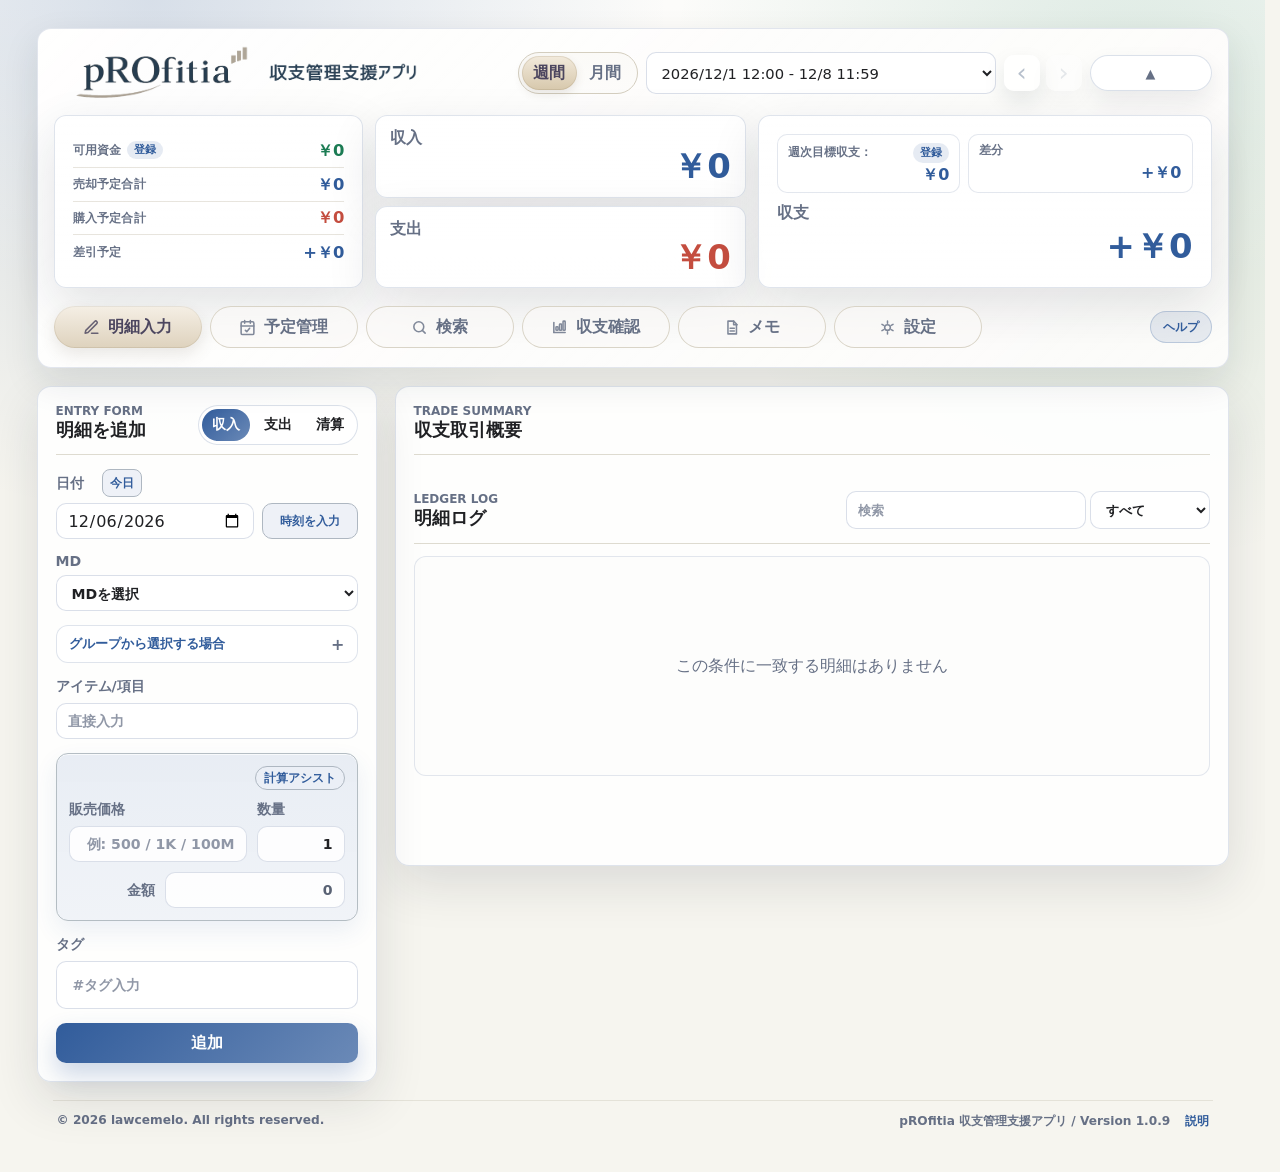
==== index.html @ dd8c36c3 "Release version 1.0.9" ====
<!doctype html>
<html lang="ja">
  <head>
    <meta charset="utf-8" />
    <meta name="viewport" content="width=device-width, initial-scale=1" />
    <title>pROfitia - 収支管理</title>
    <meta name="description" content="RagnarokOnline向けの収支、予定、検索、清算、メモ管理を行うブラウザアプリです。" />
    <meta property="og:title" content="pROfitia 収支管理支援アプリ" />
    <meta property="og:description" content="RagnarokOnline向けの収支、予定、検索、清算、メモ管理を行うブラウザアプリです。" />
    <meta property="og:type" content="website" />
    <meta property="og:url" content="https://lawcemelo.github.io/pROfitia/" />
    <meta property="og:image" content="https://lawcemelo.github.io/pROfitia/assets/ogp.png" />
    <meta property="og:image:width" content="1200" />
    <meta property="og:image:height" content="800" />
    <meta name="twitter:card" content="summary_large_image" />
    <meta name="twitter:title" content="pROfitia 収支管理支援アプリ" />
    <meta name="twitter:description" content="RagnarokOnline向けの収支、予定、検索、清算、メモ管理を行うブラウザアプリです。" />
    <meta name="twitter:image" content="https://lawcemelo.github.io/pROfitia/assets/ogp.png" />
    <link rel="icon" href="favicon.svg" type="image/svg+xml" />
    <link rel="stylesheet" href="styles.css?v=1.0.9" />
  </head>
  <body>
    <main class="app-shell">
      <div class="sticky-top">
        <section class="topbar" aria-label="概要">
          <div>
            <h1 class="app-title">
              <button class="app-title-button" id="titleRefreshButton" type="button" aria-label="ページを更新">
                <img id="titleLogoImage" src="assets/profitia-title.png" alt="pROfitia - 収支管理" />
              </button>
            </h1>
          </div>
          <div class="month-control">
            <div class="period-mode-toggle" role="group" aria-label="表示単位">
              <button class="mode-button active" id="weekModeButton" type="button" data-mode="week">週間</button>
              <button class="mode-button" id="monthModeButton" type="button" data-mode="month">月間</button>
            </div>
            <div class="month-selectors hidden" id="monthSelectors">
              <select id="yearInput" aria-label="年"></select>
              <select id="monthInput" aria-label="月"></select>
            </div>
            <select id="periodPicker" aria-label="表示する収支区間"></select>
            <div class="period-nav-buttons" aria-label="期間移動">
              <button class="icon-button" id="prevMonth" type="button" aria-label="前の期間">‹</button>
              <button class="icon-button" id="nextMonth" type="button" aria-label="次の期間">›</button>
            </div>
          </div>
          <button class="top-collapse-button" id="topCollapseButton" type="button" aria-expanded="true">サマリを隠す</button>
        </section>

        <section class="summary-grid" aria-label="月別サマリー">
        <article class="summary-card planned-detail-summary-card">
          <div class="planned-detail-row">
            <div class="planned-detail-label">
              <span>可用資金</span>
              <button class="mini-register-button" id="plannedCashButton" type="button">登録</button>
            </div>
            <strong id="topPlannedCashTotal">¥0</strong>
          </div>
          <div class="planned-detail-row">
            <span>売却予定合計</span>
            <strong id="topPlannedSellTotal">¥0</strong>
            <strong id="topPlannedSellDetailTotal" class="hidden">¥0</strong>
          </div>
          <div class="planned-detail-row buy-plan">
            <span>購入予定合計</span>
            <strong id="topPlannedBuyTotal">¥0</strong>
            <strong id="topPlannedBuyDetailTotal" class="hidden">¥0</strong>
          </div>
          <div class="planned-detail-row">
            <span>差引予定</span>
            <strong id="topPlannedNetDetailTotal">¥0</strong>
          </div>
        </article>
        <div class="summary-stack main-summary-stack">
          <article class="summary-card compact-summary income">
            <span>収入</span>
            <strong id="incomeTotal">¥0</strong>
          </article>
          <article class="summary-card compact-summary expense">
            <span>支出</span>
            <strong id="expenseTotal">¥0</strong>
          </article>
        </div>
        <article class="summary-card balance balance-summary-card">
          <div class="target-summary-row" aria-label="月間収支目標">
            <div class="target-summary-item">
              <div class="target-summary-label">
                <span id="targetBalanceLabel">月間収支目標</span>
                <button class="mini-register-button" id="targetBalanceButton" type="button">登録</button>
              </div>
              <strong id="targetBalanceTotal">¥0</strong>
            </div>
            <div class="target-summary-item">
              <span>差分</span>
              <strong id="targetDiffTotal">¥0</strong>
            </div>
          </div>
          <span>収支</span>
          <strong id="balanceTotal">¥0</strong>
        </article>
        </section>

        <nav class="tabs" aria-label="画面切り替え">
          <button class="tab-button active" type="button" data-tab="entry">明細入力</button>
          <button class="tab-button" type="button" data-tab="planned">予定管理</button>
          <button class="tab-button" type="button" data-tab="search">検索</button>
          <button class="tab-button" type="button" data-tab="summary">収支確認</button>
          <button class="tab-button" type="button" data-tab="memo">メモ</button>
          <button class="tab-button md-tab-button hidden" id="mdTabButton" type="button" data-tab="md">MD管理</button>
          <button class="tab-button" type="button" data-tab="settings">設定</button>
          <button class="help-page-button" id="openHelpButton" type="button">ヘルプ</button>
        </nav>
      </div>

      <section class="tab-panel active" id="entryPanel">
        <section class="workspace" id="entryWorkspace">
          <form class="entry-form" id="entryForm">
            <div class="form-header">
              <div>
                <p class="market-eyebrow">Entry Form</p>
                <h2>明細を追加</h2>
              </div>
              <div class="type-toggle" role="radiogroup" aria-label="種別">
                <label>
                  <input type="radio" name="type" value="income" checked />
                  <span>収入</span>
                </label>
                <label>
                  <input type="radio" name="type" value="expense" />
                  <span>支出</span>
                </label>
                <label>
                  <input type="radio" name="type" value="settlement" />
                  <span>清算</span>
                </label>
              </div>
            </div>

            <div class="entry-date-row">
              <div class="entry-date-field">
                <div class="entry-date-label-row">
                  <label for="dateInput">&#26085;&#20184;</label>
                  <button class="date-today-button" id="todayDateButton" type="button">&#20170;&#26085;</button>
                </div>
                <input id="dateInput" type="date" required />
              </div>
              <button class="date-time-toggle-button" id="timeToggleButton" type="button" aria-expanded="false">&#26178;&#21051;&#12434;&#20837;&#21147;</button>
              <input class="entry-time-input hidden" id="timeInput" type="time" />
            </div>
            <label class="entry-md-field">
              MD
              <select id="entryMdInput"></select>
            </label>
            <details class="entry-group-details" id="entryGroupDetails">
              <summary>グループから選択する場合</summary>
              <label>
                グループ
                <select id="entryMapInput"></select>
              </label>
            </details>
            <div class="entry-fields" id="incomeFields">
              <label>
                アイテム/項目
                <input id="entryItemInput" type="text" inputmode="text" maxlength="32" placeholder="直接入力" list="itemHistoryOptions" />
                <select class="entry-item-select hidden" id="entryItemSelect"></select>
              </label>
            </div>
            <div class="entry-fields hidden" id="expenseFields">
              <label>
                アイテム/項目
                <input id="expenseNameInput" type="text" inputmode="text" maxlength="32" placeholder="直接入力" list="itemHistoryOptions" />
                <select class="entry-item-select hidden" id="expenseNameSelect"></select>
              </label>
            </div>
            <div class="price-calc-block">
              <div class="price-calc-header">
                <span class="price-calc-actions">
                  <button class="calc-mini-button" id="entryCalcAssistButton" type="button" tabindex="-1">計算アシスト</button>
                </span>
              </div>
              <div class="price-quantity-row">
                <div class="calc-field">
                  <span class="field-label-row">
                    <label id="unitPriceLabel" for="unitPriceInput">販売価格</label>
                  </span>
                  <input id="unitPriceInput" type="text" inputmode="text" placeholder="例: 500 / 1K / 100M" required />
                </div>
                <div class="calc-field">
                  <span class="field-label-row">
                    <label for="quantityInput">数量</label>
                  </span>
                  <input id="quantityInput" type="text" inputmode="text" value="1" required />
                </div>
                <label class="amount-field">
                  金額
                  <input id="amountInput" type="text" inputmode="text" tabindex="-1" placeholder="数量×販売価格" readonly required />
                </label>
              </div>
            </div>
            <div class="settlement-entry-block hidden" id="settlementFields">
              <div class="settlement-main-column">
              <div class="settlement-entry-subhead">
                <span>清算明細</span>
                <button class="calc-mini-button" id="addSettlementRowButton" type="button">行追加</button>
              </div>
              <div class="settlement-entry-head">
                <span>アイテム/項目</span>
                <span></span>
                <span>&#36009;&#22770;&#20385;&#26684;</span>
                <span>数量</span>
                <span>金額</span>
                <span></span>
              </div>
              <div class="settlement-entry-rows" id="settlementRows"></div>
              <div class="settlement-entry-total">
                <span>合計</span>
                <strong id="settlementTotalAmount">¥0</strong>
              </div>
              <div class="settlement-entry-subhead">
                <span class="purchase-title-group">
                  <span>買取明細</span>
                </span>
                <button class="calc-mini-button" id="addPurchaseRowButton" type="button">行追加</button>
              </div>
              <div class="settlement-entry-head purchase-entry-head">
                <span>アイテム/項目</span>
                <span>買取者</span>
                <span>買取価格</span>
                <span>数量</span>
                <span>金額</span>
                <span></span>
              </div>
              <div class="settlement-entry-rows" id="purchaseRows"></div>
              <div class="settlement-entry-total purchase-entry-total">
                <span>合計</span>
                <strong id="purchaseTotalAmount">¥0</strong>
                <strong id="purchaseBuyTotalAmount" class="hidden">¥0</strong>
              </div>
              </div>
              <aside class="settlement-distribution-panel">
              <div class="settlement-entry-total settlement-grand-total">
                <label class="settlement-people-field">
                  人数
                  <span class="people-stepper">
                    <button class="people-step-button" id="settlementPeopleDownButton" type="button" aria-label="人数を減らす">−</button>
                    <input id="settlementPeopleCountInput" type="text" inputmode="text" value="1" />
                    <button class="people-step-button" id="settlementPeopleUpButton" type="button" aria-label="人数を増やす">＋</button>
                  </span>
                </label>
              </div>
              <div class="buyer-distribution-list" id="buyerDistributionList"></div>
              <p class="distribution-help-text">※追加対象にチェックを入れてください</p>
              </aside>
            </div>
            <div class="entry-tag-block">
              <div class="frequent-tag-row">
                <span>タグ</span>
                <span class="frequent-tag-list" id="frequentTagList" aria-label="よく使うタグ"></span>
              </div>
              <label class="tag-field">
                <span class="visually-hidden">タグ</span>
                <div class="tag-chip-input" id="tagChipInput">
                  <div class="tag-chip-list" id="tagChipList"></div>
                  <input id="tagsInput" type="text" inputmode="text" maxlength="40" placeholder="#タグ入力" />
                </div>
                <div class="tag-suggestion-list hidden" id="tagSuggestions"></div>
              </label>
            </div>
            <button class="primary-button" type="submit">追加</button>
          </form>

          <section class="ledger-panel" aria-label="明細一覧">
            <div class="ledger-toolbar">
              <div>
                <p class="market-eyebrow">Trade Summary</p>
                <h2>収支取引概要</h2>
              </div>
            </div>
            <div class="bar-panel">
              <div class="category-bars collapsed" id="categoryBars" aria-label="収支取引概要"></div>
              <button class="expand-bars-button hidden" id="toggleBarsButton" type="button">全体を表示する</button>
            </div>
            <div class="ledger-toolbar log-toolbar">
              <div>
                <p class="market-eyebrow">Ledger Log</p>
                <h2>明細ログ</h2>
              </div>
              <div class="filters">
                <input id="searchInput" type="search" placeholder="検索" aria-label="明細を検索" />
                <select id="typeFilter" aria-label="種別で絞り込み">
                  <option value="all">すべて</option>
                  <option value="income">収入</option>
                  <option value="expense">支出</option>
                </select>
              </div>
            </div>
            <div class="ledger-list" id="ledgerList"></div>
          </section>
        </section>
      </section>

      <section class="tab-panel" id="searchPanel">
        <section class="settings-panel search-panel" aria-label="アイテム検索">
          <div class="settings-header">
            <div>
              <p class="market-eyebrow">Ledger Search</p>
              <h2>明細検索</h2>
            </div>
          </div>
          <div class="settings-grid search-control-grid">
            <div class="search-date-range" aria-label="期間で検索">
              <input id="searchStartDateInput" type="date" aria-label="検索開始日" />
              <span>～</span>
              <input id="searchEndDateInput" type="date" aria-label="検索邨ゆｺ・律" />
            </div>
            <select id="typeSearchInput" aria-label="種別で検索">
              <option value="all">すべて</option>
              <option value="income">収入</option>
              <option value="expense">支出</option>
            </select>
            <label class="tag-field search-tag-field" aria-label="タグで検索">
              <div class="tag-chip-input" id="searchTagChipInput">
                <div class="tag-chip-list" id="searchTagChipList"></div>
                <input id="searchTagsInput" type="text" inputmode="text" maxlength="40" placeholder="#タグ検索" />
              </div>
              <div class="tag-suggestion-list hidden" id="searchTagSuggestions"></div>
            </label>
            <input id="itemSearchInput" type="search" inputmode="text" placeholder="アイテム/項目名で検索" aria-label="アイテム/項目名で検索" list="itemHistoryOptions" />
            <button class="secondary-button" id="clearSearchButton" type="button">クリア</button>
          </div>
          <div class="search-total-grid hidden" id="searchTotals" aria-label="検索結果の収支合計"></div>
          <p class="unit-price-trend-note">検索結果内でアイテムが1種類の場合、単価推移が表示されます。</p>
          <div class="unit-price-trend-panel" id="unitPriceTrendPanel"></div>
          <div class="search-results" id="itemSearchResults"></div>
        </section>
      </section>

      <section class="tab-panel" id="plannedPanel">
        <section class="settings-panel" aria-label="キャッシュフロー">
          <div class="settings-header">
            <div>
              <p class="market-eyebrow">Cash Flow</p>
              <h2>キャッシュフロー</h2>
            </div>
          </div>
          <div class="planned-input-block">
          <div class="type-toggle planned-type-toggle" role="radiogroup" aria-label="予定種別">
            <label>
              <input type="radio" name="plannedType" value="sell" checked />
              <span>売却</span>
            </label>
            <label>
              <input type="radio" name="plannedType" value="buy" />
              <span>購入</span>
            </label>
          </div>
          <div class="settings-grid item-entry-grid planned-entry-grid">
            <label class="tag-field planned-tag-field" aria-label="タグ">
              <div class="tag-chip-input" id="plannedTagChipInput">
                <div class="tag-chip-list" id="plannedTagChipList"></div>
                <input id="plannedTagsInput" type="text" inputmode="text" maxlength="40" placeholder="#タグ入力" />
              </div>
              <div class="tag-suggestion-list hidden" id="plannedTagSuggestions"></div>
            </label>
            <input id="plannedItemInput" type="text" inputmode="text" maxlength="32" placeholder="アイテム名" list="itemHistoryOptions" />
            <input id="plannedQuantityInput" type="text" inputmode="decimal" placeholder="数量" value="1" />
            <input id="plannedAmountInput" type="text" inputmode="text" placeholder="予定単価 例: 1K / 100M" />
            <button class="secondary-button wide-add" id="addPlannedButton" type="button">予定追加</button>
          </div>
          </div>
          <div class="planned-total-grid">
            <div class="planned-total">可用資金 <strong id="plannedCashDisplay">¥0</strong></div>
            <div class="planned-total">売却予定合計<strong id="plannedSellTotal">¥0</strong></div>
            <div class="planned-total">購入予定合計<strong id="plannedBuyTotal">¥0</strong></div>
            <div class="planned-total">差引予定<strong id="plannedNetTotal">¥0</strong></div>
          </div>
          <div class="management-list" id="plannedList"></div>
        </section>
      </section>

      <section class="tab-panel" id="summaryPanel">
        <section class="market-panel" aria-label="収支確認">
          <div class="market-header">
            <div>
              <p class="market-eyebrow">Performance Board</p>
              <h2>収支確認</h2>
            </div>
          </div>
          <section class="summary-filter-panel" aria-label="収支条件">
            <button class="summary-filter-toggle" id="summaryFilterToggle" type="button" aria-expanded="false">
              <span>収支条件</span>
              <strong aria-hidden="true">+</strong>
            </button>
            <div class="summary-filter-bar hidden" id="summaryFilterBody">
              <label class="summary-filter-condition">
                <select id="summaryTagCondition">
                  <option value="includeAny">いずれかを含む</option>
                  <option value="includeAll">すべて含む</option>
                  <option value="exclude">含まない</option>
                </select>
              </label>
              <label class="tag-field summary-tag-field" aria-label="収支確認タグ条件">
                <div class="tag-chip-input" id="summaryTagChipInput">
                  <div class="tag-chip-list" id="summaryTagChipList"></div>
                  <input id="summaryTagsInput" type="text" inputmode="text" maxlength="40" placeholder="#タグ条件" />
                </div>
                <div class="tag-suggestion-list hidden" id="summaryTagSuggestions"></div>
              </label>
              <button class="secondary-button summary-filter-clear" id="summaryFilterClearButton" type="button">クリア</button>
              <span class="summary-filter-status" id="summaryFilterStatus">全明細を集計中</span>
            </div>
          </section>
          <section class="year-chart-panel market-chart-panel" aria-label="収入、支出、収支グラフ">
            <div class="chart-heading">
              <h3 id="trendChartTitle">過去12か月</h3>
              <div class="summary-view-toggle" role="group" aria-label="集計表示">
                <button class="summary-view-button active" type="button" data-summary-view="overall">全体</button>
                <button class="summary-view-button" type="button" data-summary-view="md">MD</button>
              </div>
            </div>
            <div class="year-chart" id="yearChart"></div>
            <div class="chart-footer">
              <div class="chart-legend" id="summaryChartLegend">
                <span><i class="legend-income"></i>収入</span>
                <span><i class="legend-expense"></i>支出</span>
                <span><i class="legend-net"></i>収支</span>
                <span><i class="legend-target"></i>目標収支</span>
              </div>
              <div class="chart-axis-controls" id="chartAxisControls" aria-label="グラフ軸上限設定">
                <button class="mini-register-button" id="barAxisMaxButton" type="button">収入/支出軸登録</button>
                <span>収入/支出軸 <strong id="barAxisMaxDisplay">自動</strong></span>
                <button class="mini-register-button" id="netAxisMaxButton" type="button">収支軸登録</button>
                <span>収支軸 <strong id="netAxisMaxDisplay">自動</strong></span>
              </div>
            </div>
          </section>
          <div class="summary-lower-grid">
            <div class="period-list" id="periodList"></div>
            <div class="summary-detail" id="summaryDetail"></div>
          </div>
        </section>
      </section>

      <section class="tab-panel" id="memoPanel">
        <section class="settings-panel memo-panel" aria-label="メモ">
          <div class="settings-header">
            <div>
              <p class="market-eyebrow">Memo Board</p>
              <h2>メモ</h2>
            </div>
          </div>
          <div class="memo-input-block">
            <label class="tag-field memo-tag-field">
              <span class="visually-hidden">タグ</span>
              <div class="tag-chip-input" id="memoTagChipInput">
                <div class="tag-chip-list" id="memoTagChipList"></div>
                <input id="memoTagInput" type="text" inputmode="text" maxlength="32" placeholder="#タグ" />
              </div>
              <div class="tag-suggestion-list hidden" id="memoTagSuggestions"></div>
            </label>
            <input id="memoTitleInput" type="text" inputmode="text" maxlength="48" placeholder="タイトル" />
            <label class="memo-done-toggle">
              <input id="memoDoneInput" type="checkbox" />
              完了            </label>
            <div class="memo-color-picker" id="memoColorPicker" aria-label="メモ色">
              <label><input type="radio" name="memoColor" value="blue" checked /><span class="memo-color-swatch memo-color-blue"></span></label>
              <label><input type="radio" name="memoColor" value="green" /><span class="memo-color-swatch memo-color-green"></span></label>
              <label><input type="radio" name="memoColor" value="amber" /><span class="memo-color-swatch memo-color-amber"></span></label>
              <label><input type="radio" name="memoColor" value="rose" /><span class="memo-color-swatch memo-color-rose"></span></label>
              <label><input type="radio" name="memoColor" value="slate" /><span class="memo-color-swatch memo-color-slate"></span></label>
            </div>
            <textarea id="memoBodyInput" maxlength="2000" placeholder="メモしたいことを自由に記入してください"></textarea>
            <div class="memo-action-row">
              <button class="secondary-button" id="clearMemoButton" type="button">クリア</button>
              <button class="primary-button" id="saveMemoButton" type="button">メモ追加</button>
            </div>
          </div>
          <div class="memo-search-block">
            <select id="memoDoneFilter" aria-label="完了状態">
              <option value="all">すべて</option>
              <option value="open" selected>未完了</option>
              <option value="done">完了済</option>
            </select>
            <label class="tag-field memo-search-tag-field">
              <span class="visually-hidden">タグ検索</span>
              <div class="tag-chip-input" id="memoSearchTagChipInput">
                <div class="tag-chip-list" id="memoSearchTagChipList"></div>
                <input id="memoSearchTagInput" type="text" inputmode="text" maxlength="32" placeholder="#タグ検索" />
              </div>
              <div class="tag-suggestion-list hidden" id="memoSearchTagSuggestions"></div>
            </label>
            <input id="memoSearchInput" type="search" inputmode="text" placeholder="タイトル・内容で検索" />
          </div>
          <div class="memo-list" id="memoList"></div>
        </section>
      </section>

      <section class="tab-panel" id="mdPanel">
        <section class="market-panel md-panel" aria-label="MD管理">
          <div class="market-header">
            <div>
              <p class="market-eyebrow">Memorial Dungeon Board</p>
              <h2>MD管理</h2>
            </div>
            <div class="md-header-actions">
              <div class="md-layout-toggle" role="group" aria-label="MD管理の表示方向">
                <button class="mode-button active" id="mdCharacterRowsButton" type="button" data-md-layout="characterRows">キャラ行</button>
                <button class="mode-button" id="mdDungeonRowsButton" type="button" data-md-layout="dungeonRows">MD行</button>
              </div>
              <button class="secondary-button md-fullscreen-toggle" id="mdFullscreenToggleButton" type="button" aria-pressed="false">全画面</button>
            </div>
          </div>
          <div class="md-control-row">
            <p class="md-action-guide">MD完了時は左クリックでチェック、右クリックで明細付きチェック。</p>
            <section class="md-monitor-panel" aria-label="監視アプリ接続">
              <label class="md-monitor-hidden-control">
                現在キャラ
                <select id="mdMonitorCharacterInput"></select>
              </label>
              <label class="md-start-time-field">
                開始時間
                <input id="mdStartTimeInput" type="time" />
              </label>
              <button class="secondary-button" id="mdStartNowButton" type="button">START</button>
              <button class="secondary-button" id="mdStopButton" type="button">STOP</button>
              <button class="secondary-button" id="mdResetButton" type="button">RESET</button>
              <span class="md-elapsed-time" id="mdElapsedTime" aria-live="polite">経過 --分</span>
              <button class="secondary-button md-monitor-hidden-control" id="mdMonitorConnectButton" type="button">監視接続</button>
              <button class="secondary-button md-monitor-hidden-control" id="mdMonitorFetchButton" type="button">検出ログ読取</button>
              <span class="md-monitor-hidden-control" id="mdMonitorStatus">未接続</span>
            </section>
          </div>
          <section class="md-board-section" aria-label="MD周回状況">
            <div class="md-week-grid" id="mdWeekGrid" tabindex="-1"></div>
          </section>
        </section>
      </section>

      <section class="tab-panel" id="mapsPanel">
        <div class="settings-layout">
          <nav class="settings-anchor-nav" aria-label="設定内メニュー">
            <details class="settings-anchor-group">
              <summary>グループ管理</summary>
              <button type="button" data-settings-target="mapsPanel">グループ</button>
              <button type="button" data-settings-target="itemsPanel">アイテム</button>
              <button type="button" data-settings-target="linksPanel">グループ構成</button>
            </details>
            <details class="settings-anchor-group">
              <summary>MD管理</summary>
              <button type="button" data-settings-target="charactersPanel">キャラクター</button>
              <button type="button" data-settings-target="mdMasterPanel">MD</button>
              <button type="button" data-settings-target="mdItemLinkPanel">MD構成</button>
              <button type="button" data-settings-target="mdTagLinkPanel">タグ/グループMD反映</button>
            </details>
            <button type="button" data-settings-target="settingsPanel">色テーマ</button>
            <button type="button" data-settings-target="backupPanel">バックアップ</button>
            <button type="button" data-settings-target="resetPanel">オールリセット</button>
          </nav>
          <div class="settings-content">
        <section class="settings-panel" aria-label="グループ登録">
          <div class="settings-header">
            <div>
              <p class="market-eyebrow">Group Master</p>
              <h2>グループ</h2>
            </div>
          </div>
          <div class="inline-add">
            <input id="mapNameInput" type="text" inputmode="text" maxlength="32" placeholder="新しいグループ名" />
            <button class="secondary-button" id="addMapButton" type="button">グループ追加</button>
          </div>
          <div class="management-list" id="mapList"></div>
        </section>
          <section class="tab-panel" id="itemsPanel">
          <section class="settings-panel" aria-label="アイテム登録">
          <div class="settings-header">
          <div>
          <p class="market-eyebrow">Item Master</p>
          <h2>アイテム</h2>
          </div>
          </div>
          <div class="settings-grid item-entry-grid">
          <input id="itemNameInput" type="text" inputmode="text" maxlength="32" placeholder="新しいアイテム名" list="itemHistoryOptions" />
          <input id="itemAmountInput" type="text" inputmode="text" placeholder="販売価格 例: 1K / 100M" />
          <button class="secondary-button wide-add" id="addItemButton" type="button">アイテム追加</button>
          </div>
          <div class="management-list" id="itemList"></div>
          </section>
          </section>
          </div>
        </div>
      </section>

      <section class="tab-panel" id="linksPanel">
        <section class="settings-panel" aria-label="グループ構成">
          <div class="settings-header">
            <div>
              <p class="market-eyebrow">Group Item Link</p>
              <h2>グループ構成</h2>
            </div>
          </div>
          <div class="settings-grid">
            <label>
              グループ
              <select id="linkMapInput"></select>
            </label>
            <label>
              アイテム
              <select id="linkItemInput"></select>
            </label>
            <button class="secondary-button wide-add" id="addLinkButton" type="button">グループ構成に追加</button>
          </div>
          <div class="map-list" id="linkList"></div>
        </section>
      </section>

      <section class="tab-panel" id="charactersPanel">
        <section class="settings-panel game-master-panel" aria-label="キャラクター登録">
          <div class="settings-header">
            <div>
              <p class="market-eyebrow">Character Master</p>
              <h2>キャラクター</h2>
            </div>
          </div>
          <div class="settings-grid character-entry-grid">
            <input id="characterNameInput" type="text" inputmode="text" maxlength="32" placeholder="キャラクター名" />
            <input id="characterJobInput" type="text" inputmode="text" maxlength="32" placeholder="job" />
            <input id="characterLevelInput" type="text" inputmode="numeric" maxlength="4" placeholder="レベル" />
            <label class="character-icon-picker">
              <span class="file-pick-button">ファイルを選択</span>
              <span class="file-pick-status" id="characterIconStatus">未選択</span>
              <input id="characterIconInput" type="file" accept="image/*" aria-label="アイコン画像" />
            </label>
            <button class="secondary-button wide-add" id="addCharacterButton" type="button">キャラクター追加</button>
          </div>
          <div class="management-list character-list" id="characterList"></div>
        </section>
      </section>

      <section class="tab-panel" id="mdMasterPanel">
        <section class="settings-panel game-master-panel" aria-label="MD登録">
          <div class="settings-header">
            <div>
              <p class="market-eyebrow">MD Master</p>
              <h2>MD</h2>
            </div>
          </div>
          <div class="settings-grid md-master-entry-grid">
            <input id="mdNameInput" type="text" inputmode="text" maxlength="48" placeholder="MD名" />
            <input id="mdIdNameInput" type="text" inputmode="text" maxlength="48" placeholder="ID名（任意）" />
            <input id="mdConditionLevelInput" type="text" inputmode="numeric" maxlength="4" placeholder="条件レベル" />
            <select id="mdResetTypeInput" aria-label="リセット種別">
              <option value="daily">日次リセット / 1日1回</option>
              <option value="weekly2">週次リセット / 週2回</option>
              <option value="weekly1">週次リセット / 週1回</option>
            </select>
            <button class="secondary-button wide-add" id="addMdButton" type="button">MD追加</button>
          </div>
          <div class="management-list md-master-list" id="mdList"></div>
        </section>
      </section>

      <section class="tab-panel" id="mdItemLinkPanel">
        <section class="settings-panel game-master-panel" aria-label="MD構成登録">
          <div class="settings-header">
            <div>
              <p class="market-eyebrow">MD Item Link</p>
              <h2>MD構成</h2>
            </div>
          </div>
          <div class="settings-grid md-item-link-entry-grid">
            <select id="mdItemLinkMdInput" aria-label="MD"></select>
            <label class="md-item-link-item-field">
              <span class="visually-hidden">アイテム</span>
              <input id="mdItemLinkItemInput" type="text" inputmode="text" maxlength="32" placeholder="アイテムマスタから選択" autocomplete="off" />
              <div class="md-item-suggestion-list hidden" id="mdItemLinkItemSuggestions"></div>
            </label>
            <button class="secondary-button" id="addMdItemLinkButton" type="button" disabled>構成に追加</button>
          </div>
          <div class="management-list md-item-link-list" id="mdItemLinkList"></div>
        </section>
      </section>

      <section class="tab-panel" id="mdTagLinkPanel">
        <section class="settings-panel game-master-panel" aria-label="タグ/グループMD反映">
          <div class="settings-header">
            <div>
              <p class="market-eyebrow">Condition MD Apply</p>
              <h2>タグ/グループMD反映</h2>
              <p class="settings-description">登録済データの指定タグまたはグループを、選択したMDとして一括登録します。</p>
            </div>
          </div>
          <div class="settings-grid md-tag-link-entry-grid">
            <div class="md-condition-stack">
              <label class="tag-field">
                <span class="visually-hidden">タグ</span>
                <div class="tag-chip-input" id="mdTagLinkTagChipInput">
                  <div class="tag-chip-list" id="mdTagLinkTagChipList"></div>
                  <input id="mdTagLinkTagInput" type="text" inputmode="text" maxlength="40" placeholder="#タグ" />
                </div>
                <div class="tag-suggestion-list hidden" id="mdTagLinkTagSuggestions"></div>
              </label>
              <select id="mdTagLinkMapInput" aria-label="グループ"></select>
            </div>
            <div class="md-apply-arrow" aria-hidden="true">➡</div>
            <div class="md-apply-target">
              <select id="mdTagLinkMdInput" aria-label="MD"></select>
              <button class="secondary-button" id="addMdTagLinkButton" type="button" disabled>一括変換</button>
            </div>
          </div>
        </section>
      </section>

      <section class="tab-panel" id="settingsPanel">
        <section class="settings-panel" aria-label="色テーマ">
          <div class="settings-header">
            <div>
              <p class="market-eyebrow">Preferences</p>
              <h2>色テーマ</h2>
            </div>
          </div>
          <section class="theme-picker" aria-label="色テーマ">
            <h3>色テーマ</h3>
            <div class="theme-grid" id="themeGrid"></div>
          </section>
        </section>
        <section class="settings-panel backup-settings-panel" id="backupPanel" aria-label="バックアップ">
          <div class="settings-header">
            <div>
              <p class="market-eyebrow">Backup</p>
              <h2>バックアップ</h2>
            </div>
          </div>
          <section class="backup-panel" aria-label="エクスポートとインポート">
            <h3>エクスポート/ インポート</h3>
            <div class="backup-actions">
              <button class="secondary-button" id="exportDataButton" type="button">エクスポート</button>
              <button class="secondary-button" id="importDataButton" type="button">インポート</button>
              <input class="hidden" id="importDataInput" type="file" accept="application/json,.json" />
            </div>
          </section>
          <section class="backup-panel reset-panel" id="resetPanel" aria-label="データのオールリセット">
            <div>
              <h3>データのオールリセット</h3>
              <p>明細、予定、メモ、グループ、アイテム、グループ構成、色テーマなど、ブラウザ内に保存されているpROfitiaのデータをすべて削除します。</p>
            </div>
            <div class="backup-actions">
              <button class="danger-button reset-data-button" id="resetAllDataButton" type="button">全データを削除</button>
            </div>
          </section>
        </section>
      </section>
      <footer class="app-footer">
        <span>© 2026 lawcemelo. All rights reserved.</span>
        <span>
          pROfitia 収支管理支援アプリ / Version 1.0.9
          <a href="guide.html" target="_blank" rel="noopener noreferrer">説明</a>
        </span>
      </footer>
    </main>

    <template id="entryTemplate">
      <article class="entry-item">
        <div class="entry-date"></div>
        <div class="entry-main">
          <strong class="entry-memo"></strong>
          <span class="entry-category"></span>
        </div>
        <div class="entry-amount"></div>
      </article>
    </template>

    <div class="modal-backdrop hidden" id="mdEntryModal" role="dialog" aria-modal="true" aria-label="MD明細追加">
      <form class="edit-dialog md-entry-dialog" id="mdEntryForm">
        <div class="settings-header">
          <h2>MD明細追加</h2>
          <button class="delete-button" id="closeMdEntryButton" type="button" aria-label="閉じる">×</button>
        </div>
        <div class="edit-datetime-row">
          <div class="edit-date-control">
            <div class="edit-date-field">
              <div class="edit-date-label-row">
                <label for="mdEntryDateInput">日付</label>
              </div>
              <input id="mdEntryDateInput" type="date" required />
            </div>
          </div>
          <label class="edit-time-field">
            時刻
            <input id="mdEntryTimeInput" type="time" required />
          </label>
        </div>
        <div class="md-entry-meta-row">
          <label class="entry-md-field">
            MD
            <select id="mdEntryMdInput" required></select>
          </label>
          <label class="md-entry-duration-field">
            攻略時間
            <span class="md-duration-input-wrap">
              <input id="mdEntryDurationInput" type="text" inputmode="decimal" placeholder="30" />
              <span>分</span>
            </span>
          </label>
        </div>
        <button class="secondary-button md-entry-add-line" id="addMdEntryLineButton" type="button">明細行を追加</button>
        <div class="md-entry-line md-entry-line-header" aria-hidden="true">
          <span>種別</span>
          <span>アイテム/項目</span>
          <span>計算</span>
          <span>単価</span>
          <span>数量</span>
          <span>金額</span>
          <span></span>
        </div>
        <div class="md-entry-lines" id="mdEntryLines"></div>
        <template id="mdEntryLineTemplate">
          <div class="md-entry-line">
            <select class="md-entry-line-type" aria-label="種別">
              <option value="income">収入</option>
              <option value="expense">支出</option>
            </select>
            <input class="md-entry-line-item" type="text" inputmode="text" list="itemHistoryOptions" maxlength="32" placeholder="アイテム/項目" required />
            <button class="calc-mini-button md-entry-line-calc-button" type="button" tabindex="-1">計算</button>
            <input class="md-entry-line-price" type="text" inputmode="text" placeholder="単価" required />
            <input class="md-entry-line-quantity" type="text" inputmode="decimal" value="1" required />
            <input class="md-entry-line-amount" type="text" inputmode="text" placeholder="金額" readonly required />
            <button class="delete-button md-entry-line-delete" type="button" aria-label="明細行を削除">×</button>
          </div>
        </template>
        <div class="entry-fields hidden">
          <label>
            アイテム/項目
            <input id="mdEntryItemInput" type="text" inputmode="text" list="itemHistoryOptions" maxlength="32" placeholder="選択または直接入力" />
          </label>
        </div>
        <div class="price-calc-block edit-price-block hidden">
          <div class="edit-price-row">
            <div class="edit-income-price-field calc-field">
              <span class="field-label-row">
                <label id="mdEntryUnitPriceLabel" for="mdEntryUnitPriceInput">販売価格</label>
              </span>
              <input id="mdEntryUnitPriceInput" type="text" inputmode="text" placeholder="例: 500 / 1K / 100M" />
            </div>
            <div class="edit-quantity-field calc-field">
              <span class="field-label-row">
                <label for="mdEntryQuantityInput">数量</label>
              </span>
              <input id="mdEntryQuantityInput" type="text" inputmode="text" value="1" />
            </div>
            <label class="edit-amount-field">
              金額              <input id="mdEntryAmountInput" type="text" inputmode="text" tabindex="-1" placeholder="数量×単価" readonly />
            </label>
          </div>
        </div>
        <div class="edit-action-row">
          <button class="primary-button edit-save-button" type="submit">登録</button>
        </div>
      </form>
    </div>

    <div class="modal-backdrop hidden" id="editModal" role="dialog" aria-modal="true" aria-label="明細編集">
      <form class="edit-dialog" id="editForm">
        <div class="settings-header">
          <h2>明細編集</h2>
          <button class="delete-button" id="closeEditButton" type="button" aria-label="閉じる">×</button>
        </div>
        <div class="type-toggle" role="radiogroup" aria-label="編集する種別">
          <label>
            <input type="radio" name="editType" value="income" />
            <span>収入</span>
          </label>
          <label>
            <input type="radio" name="editType" value="expense" />
            <span>支出</span>
          </label>
        </div>
        <div class="edit-datetime-row">
          <div class="edit-date-control">
            <div class="edit-date-field">
              <div class="edit-date-label-row">
                <label for="editDateInput">&#26085;&#20184;</label>
                <button class="date-today-button" id="editTodayDateButton" type="button">&#20170;&#26085;</button>
              </div>
              <input id="editDateInput" type="date" required />
            </div>
          </div>
          <label class="edit-time-field">
            時刻
            <input id="editTimeInput" type="time" required />
          </label>
        </div>
        <label class="entry-md-field">
          MD
          <select id="editMdInput"></select>
        </label>
        <details class="entry-group-details edit-group-details" id="editGroupDetails">
          <summary>グループから選択する場合</summary>
          <label>
            &#12464;&#12523;&#12540;&#12503;
            <select id="editMapInput"></select>
          </label>
        </details>
        <div class="entry-fields" id="editIncomeFields">
          <label>
            &#12450;&#12452;&#12486;&#12512;/&#38917;&#30446;
            <input id="editItemInput" type="text" inputmode="text" list="itemHistoryOptions" maxlength="32" placeholder="&#36984;&#25246;&#12414;&#12383;&#12399;&#30452;&#25509;&#20837;&#21147;" />
            <select class="entry-item-select hidden" id="editItemSelect"></select>
          </label>
        </div>
        <div class="entry-fields hidden" id="editExpenseFields">
          <label>
            &#12450;&#12452;&#12486;&#12512;/&#38917;&#30446;
            <input id="editExpenseNameInput" type="text" inputmode="text" list="itemHistoryOptions" maxlength="32" placeholder="&#36984;&#25246;&#12414;&#12383;&#12399;&#30452;&#25509;&#20837;&#21147;" />
            <select class="entry-item-select hidden" id="editExpenseNameSelect"></select>
          </label>
        </div>
        <div class="price-calc-block edit-price-block">
          <div class="price-calc-header">
            <span class="price-calc-actions">
              <button class="calc-mini-button" id="editCalcAssistButton" type="button" tabindex="-1">計算アシスト</button>
            </span>
          </div>
          <div class="edit-price-row">
            <div class="edit-income-price-field calc-field">
              <span class="field-label-row">
                <label for="editIncomeUnitPriceInput">販売価格</label>
              </span>
              <input id="editIncomeUnitPriceInput" type="text" inputmode="text" placeholder="例: 500 / 1K / 100M" required />
            </div>
            <div class="edit-expense-price-field calc-field">
              <span class="field-label-row">
                <label for="editExpenseUnitPriceInput">購入価格</label>
              </span>
              <input id="editExpenseUnitPriceInput" type="text" inputmode="text" placeholder="例: 500 / 1K / 100M" required />
            </div>
            <div class="edit-quantity-field calc-field">
              <span class="field-label-row">
                <label for="editQuantityInput">数量</label>
              </span>
              <input id="editQuantityInput" type="text" inputmode="text" required />
            </div>
            <label class="edit-amount-field">
              金額
              <input id="editAmountInput" type="text" inputmode="text" tabindex="-1" placeholder="例: 500 / 1K / 100M" readonly required />
            </label>
          </div>
        </div>
        <p class="planned-transfer-remainder hidden" id="plannedTransferRemainderNotice"></p>
        <div class="edit-tags-field entry-tag-block">
          <div class="frequent-tag-row">
            <span>タグ</span>
            <span class="frequent-tag-list" id="editFrequentTagList" aria-label="よく使うタグ"></span>
          </div>
          <label class="tag-field">
            <span class="visually-hidden">タグ</span>
            <div class="tag-chip-input" id="editTagChipInput">
              <div class="tag-chip-list" id="editTagChipList"></div>
              <input id="editTagsInput" type="text" inputmode="text" maxlength="40" placeholder="#タグ入力" />
            </div>
            <div class="tag-suggestion-list hidden" id="editTagSuggestions"></div>
          </label>
        </div>
        <div class="edit-action-row">
          <button class="danger-button" id="deleteEditEntryButton" type="button">削除</button>
          <button class="primary-button edit-save-button" type="submit">保存</button>
        </div>
      </form>
    </div>

    <div class="modal-backdrop hidden" id="calcModal" role="dialog" aria-modal="true" aria-label="計算">
      <form class="edit-dialog calc-dialog" id="calcForm">
        <div class="settings-header">
          <h2 id="calcTitle">計算アシスト</h2>
          <button class="delete-button" id="closeCalcButton" type="button" aria-label="閉じる">×</button>
        </div>
        <div class="calc-mode-stack">
          <div class="calc-mode-card">
            <label class="calc-mode-title">
              <input id="calcModeUnitPrice" type="radio" name="calcMode" value="unitPrice" />
              <span>価格を計算する</span>
            </label>
            <div class="calc-equation-row">
              <label>
                金額
                <input id="calcPriceAmountInput" type="text" inputmode="text" placeholder="例: 1K / 100M" />
              </label>
              <span class="calc-operator">÷</span>
              <label>
                数量
                <input id="calcPriceQuantityInput" type="text" inputmode="text" placeholder="例: 10 / 300" />
              </label>
              <span class="calc-operator">=</span>
              <label>
                単価
                <input id="calcPriceResultInput" type="text" inputmode="text" readonly />
              </label>
            </div>
          </div>
          <div class="calc-mode-card">
            <label class="calc-mode-title">
              <input id="calcModeQuantity" type="radio" name="calcMode" value="quantity" />
              <span>数量を計算する</span>
            </label>
            <div class="calc-equation-row">
              <label>
                金額
                <input id="calcQuantityAmountInput" type="text" inputmode="text" placeholder="例: 1K / 100M" />
              </label>
              <span class="calc-operator">÷</span>
              <label>
                単価
                <input id="calcQuantityPriceInput" type="text" inputmode="text" placeholder="例: 1K / 100M" />
              </label>
              <span class="calc-operator">=</span>
              <label>
                数量
                <input id="calcQuantityResultInput" type="text" inputmode="text" readonly />
              </label>
            </div>
          </div>
        </div>
        <button class="primary-button" type="submit">反映</button>
      </form>
    </div>

    <div class="modal-backdrop hidden" id="settlementModal" role="dialog" aria-modal="true" aria-label="清算">
      <form class="edit-dialog calc-dialog" id="settlementForm">
        <div class="settings-header">
          <h2>清算</h2>
          <button class="delete-button" id="closeSettlementButton" type="button" aria-label="閉じる">×</button>
        </div>
        <label>
          <span>清算人数</span>
          <input id="settlementPeopleInput" type="text" inputmode="text" placeholder="例: 4" required />
        </label>
        <label>
          <span>販売価格</span>
          <input id="settlementUnitPriceInput" type="text" inputmode="text" placeholder="例: 500 / 1K / 100M" required />
        </label>
        <label>
          <span>清算後の数量</span>
          <input id="settlementQuantityInput" type="text" inputmode="text" readonly />
        </label>
        <label>
          <span>清算後の金額</span>
          <input id="settlementAmountInput" type="text" inputmode="text" tabindex="-1" readonly />
        </label>
        <button class="primary-button" type="submit">反映</button>
      </form>
    </div>

    <div class="modal-backdrop hidden" id="masterEditModal" role="dialog" aria-modal="true" aria-label="登録データ編集">
      <form class="edit-dialog" id="masterEditForm">
        <div class="settings-header">
          <h2 id="masterEditTitle">編集</h2>
          <button class="delete-button" id="closeMasterEditButton" type="button" aria-label="閉じる">×</button>
        </div>
        <label>
          名前
          <input id="masterNameInput" type="text" inputmode="text" maxlength="32" required />
        </label>
        <label id="masterAmountLabel">
          販売価格
          <input id="masterAmountInput" type="text" inputmode="text" placeholder="例: 1K / 100M" />
        </label>
        <label id="masterJobLabel" class="hidden">
          job
          <input id="masterJobInput" type="text" inputmode="text" maxlength="32" />
        </label>
        <label id="masterCharacterLevelLabel" class="hidden">
          レベル
          <input id="masterCharacterLevelInput" type="text" inputmode="numeric" maxlength="4" />
        </label>
        <label id="masterIconLabel" class="hidden">
          アイコン画像          <input id="masterIconInput" type="file" accept="image/*" />
        </label>
        <label id="masterMdIdNameLabel" class="hidden">
          ID名（任意）
          <input id="masterMdIdNameInput" type="text" inputmode="text" maxlength="48" />
        </label>
        <label id="masterMdConditionLevelLabel" class="hidden">
          条件レベル
          <input id="masterMdConditionLevelInput" type="text" inputmode="numeric" maxlength="4" />
        </label>
        <label id="masterMdResetTypeLabel" class="hidden">
          リセット種別
          <select id="masterMdResetTypeInput">
            <option value="daily">日次リセット / 1日1回</option>
            <option value="weekly2">週次リセット / 週2回</option>
            <option value="weekly1">週次リセット / 週1回</option>
          </select>
        </label>
        <div class="modal-actions">
          <button class="danger-button" id="deleteMasterButton" type="button">削除</button>
          <button class="primary-button" type="submit">保存</button>
        </div>
      </form>
    </div>

    <div class="modal-backdrop hidden" id="iconCropModal" role="dialog" aria-modal="true" aria-label="アイコン画像切り抜き">
      <div class="edit-dialog icon-crop-dialog">
        <div class="settings-header">
          <h2>アイコン切り抜き</h2>
          <button class="delete-button" id="closeIconCropButton" type="button" aria-label="閉じる">×</button>
        </div>
        <div class="icon-crop-body">
          <canvas id="iconCropCanvas" width="128" height="128" aria-label="アイコン切り抜きプレビュー"></canvas>
          <div class="icon-crop-controls">
            <label>
              拡大
              <input id="iconCropZoomInput" type="range" min="1" max="3" step="0.01" value="1" />
            </label>
            <label>
              横位置
              <input id="iconCropXInput" type="range" min="-100" max="100" step="1" value="0" />
            </label>
            <label>
              縦位置
              <input id="iconCropYInput" type="range" min="-100" max="100" step="1" value="0" />
            </label>
          </div>
        </div>
        <div class="modal-actions">
          <button class="secondary-button" id="cancelIconCropButton" type="button">キャンセル</button>
          <button class="primary-button" id="applyIconCropButton" type="button">この範囲を使う</button>
        </div>
      </div>
    </div>

    <div class="modal-backdrop hidden" id="plannedEditModal" role="dialog" aria-modal="true" aria-label="売却・購入予定編集">
      <form class="edit-dialog planned-edit-dialog" id="plannedEditForm">
        <div class="settings-header">
          <h2 id="plannedEditTitle">購入予定編集</h2>
          <button class="delete-button" id="closePlannedEditButton" type="button" aria-label="閉じる">×</button>
        </div>
        <div class="type-toggle planned-type-toggle planned-edit-type-toggle" role="radiogroup" aria-label="予定種別">
          <label>
            <input type="radio" name="plannedEditType" value="sell" />
            <span>売却</span>
          </label>
          <label>
            <input type="radio" name="plannedEditType" value="buy" />
            <span>購入</span>
          </label>
        </div>
        <div class="entry-tag-block planned-edit-tags-block">
          <div class="frequent-tag-row">
            <span>タグ</span>
            <span class="frequent-tag-list" id="plannedEditFrequentTagList" aria-label="よく使うタグ"></span>
          </div>
        <label class="tag-field" id="plannedEditTagsLabel">
          <span class="visually-hidden">タグ</span>
          <div class="tag-chip-input" id="plannedEditTagChipInput">
            <div class="tag-chip-list" id="plannedEditTagChipList"></div>
            <input id="plannedEditTagsInput" type="text" inputmode="text" maxlength="40" placeholder="#タグ入力" />
          </div>
          <div class="tag-suggestion-list hidden" id="plannedEditTagSuggestions"></div>
        </label>
        </div>
        <div class="planned-edit-input-row">
          <label>
            アイテム名
            <input id="plannedEditItemInput" type="text" inputmode="text" maxlength="32" list="itemHistoryOptions" required />
          </label>
          <label>
            数量
            <input id="plannedEditQuantityInput" type="text" inputmode="decimal" required />
          </label>
          <label>
            予定単価
            <input id="plannedEditAmountInput" type="text" inputmode="text" placeholder="例: 1K / 100M" required />
          </label>
          <label>
            予定金額
            <input id="plannedEditTotalAmountInput" type="text" readonly tabindex="-1" />
          </label>
        </div>
        <div class="modal-actions">
          <button class="danger-button" id="deletePlannedEditButton" type="button">削除</button>
          <button class="primary-button" type="submit">保存</button>
        </div>
      </form>
    </div>

    <div class="modal-backdrop hidden" id="memoEditModal" role="dialog" aria-modal="true" aria-label="メモ編集">
      <form class="edit-dialog memo-edit-dialog" id="memoEditForm">
        <div class="settings-header">
          <h2>メモ編集</h2>
          <button class="delete-button" id="closeMemoEditButton" type="button" aria-label="閉じる">×</button>
        </div>
        <div class="memo-edit-grid">
          <label class="tag-field memo-tag-field">
            <span>タグ</span>
            <div class="tag-chip-input" id="memoEditTagChipInput">
              <div class="tag-chip-list" id="memoEditTagChipList"></div>
              <input id="memoEditTagInput" type="text" inputmode="text" maxlength="32" placeholder="#タグ" />
            </div>
            <div class="tag-suggestion-list hidden" id="memoEditTagSuggestions"></div>
          </label>
          <label>
            タイトル
            <input id="memoEditTitleInput" type="text" inputmode="text" maxlength="48" required />
          </label>
          <label class="memo-done-toggle memo-edit-done-toggle">
            <input id="memoEditDoneInput" type="checkbox" />
            完了
          </label>
          <div class="memo-color-picker memo-edit-color-picker" id="memoEditColorPicker" aria-label="メモ色">
            <label><input type="radio" name="memoEditColor" value="blue" /><span class="memo-color-swatch memo-color-blue"></span></label>
            <label><input type="radio" name="memoEditColor" value="green" /><span class="memo-color-swatch memo-color-green"></span></label>
            <label><input type="radio" name="memoEditColor" value="amber" /><span class="memo-color-swatch memo-color-amber"></span></label>
            <label><input type="radio" name="memoEditColor" value="rose" /><span class="memo-color-swatch memo-color-rose"></span></label>
            <label><input type="radio" name="memoEditColor" value="slate" /><span class="memo-color-swatch memo-color-slate"></span></label>
          </div>
        </div>
        <label>
          内容
          <textarea id="memoEditBodyInput" maxlength="2000"></textarea>
        </label>
        <div class="modal-actions">
          <button class="danger-button" id="deleteMemoEditButton" type="button">削除</button>
          <button class="primary-button" type="submit">保存</button>
        </div>
      </form>
    </div>

    <div class="modal-backdrop hidden" id="settlementConfirmModal" role="dialog" aria-modal="true" aria-label="清算明細の追加確認">
      <form class="edit-dialog settlement-confirm-dialog" id="settlementConfirmForm">
        <div class="settings-header">
          <div>
            <p class="market-eyebrow">Settlement Preview</p>
            <h2>清算明細の追加確認</h2>
          </div>
          <button class="delete-button" id="closeSettlementConfirmButton" type="button" aria-label="閉じる">×</button>
        </div>
        <p class="settlement-confirm-lead">以下の内容で明細に追加します。区分、アイテム/項目、数量、単価、金額を確認してください。</p>
        <div class="settlement-confirm-list" id="settlementConfirmList"></div>
        <div class="modal-actions">
          <button class="secondary-button" id="cancelSettlementConfirmButton" type="button">キャンセル</button>
          <button class="primary-button" type="submit">OK</button>
        </div>
      </form>
    </div>

    <div class="modal-backdrop hidden" id="helpModal" role="dialog" aria-modal="true" aria-label="画面内ヘルプ">
      <section class="edit-dialog help-dialog">
        <div class="settings-header">
          <div>
            <p class="market-eyebrow">Help</p>
            <h2>画面内ヘルプ</h2>
          </div>
          <button class="delete-button" id="closeHelpButton" type="button" aria-label="閉じる">×</button>
        </div>
        <div class="help-content">
          <section>
            <h3>明細入力</h3>
            <p>収入、支出、清算の3モードでゲーム内取引を登録します。価格、数量、金額を扱い、グループ構成やタグを使うと後から検索・集計しやすくなります。</p>
          </section>
          <section>
            <h3>予定管理</h3>
            <p>可用資金、売却予定、購入予定を管理します。予定はタグ付きで登録でき、並び替えや編集、明細への送信に対応しています。</p>
          </section>
          <section>
            <h3>明細検索・収支確認</h3>
            <p>明細検索では期間、タグ、種別、アイテム/項目名で過去明細を検索できます。収支確認では週間・月間の推移、タグ別、アイテム/項目別の分析を確認できます。</p>
          </section>
          <section>
            <h3>メモ</h3>
            <p>ToDo、出来事、考えたことを自由に記録できます。タグ、色、完了状態を付けられ、検索やソート、一覧からの完了切替に対応しています。</p>
          </section>
          <section>
            <h3>バックアップ</h3>
            <p>データはブラウザ内に保存されます。端末変更やブラウザデータ削除に備えて、設定タブから定期的にエクスポートしてください。全データを初期化したい場合は、バックアップ内のオールリセットを使用できます。</p>
          </section>
        </div>
        <div class="help-actions">
          <a class="help-detail-button" href="guide.html" target="_blank" rel="noopener noreferrer">隧ｳ邏ｰ遒ｺ隱・</a>
          <button class="primary-button" id="helpCloseActionButton" type="button">閉じる</button>
        </div>
      </section>
    </div>

    <datalist id="itemHistoryOptions"></datalist>
    <script src="app.js?v=1.0.9"></script>
  </body>
</html>
---- styles.css ----
:root {
  color-scheme: light;
  --sticky-top-offset: 16px;
  --settings-anchor-gap: 18px;
  --bg: #eef2f6;
  --panel: #ffffff;
  --ink: #202124;
  --muted: #667085;
  --line: #d8dee8;
  --green: #1c7c54;
  --red: #c44d3f;
  --blue: #315c9b;
  --amber: #c57a21;
  --panel-strong: color-mix(in srgb, var(--panel) 96%, transparent);
  --panel-soft: color-mix(in srgb, var(--panel) 88%, transparent);
  --panel-faint: color-mix(in srgb, var(--panel) 68%, transparent);
  --panel-wash: color-mix(in srgb, var(--panel) 82%, var(--bg));
  --shadow: 0 18px 50px rgba(23, 35, 52, 0.12);
  font-family:
    "Yu Gothic", "Hiragino Kaku Gothic ProN", Meiryo, system-ui, sans-serif;
}

* {
  box-sizing: border-box;
}

html {
  scrollbar-gutter: stable;
}

body {
  margin: 0;
  min-height: 100vh;
  background:
    radial-gradient(circle at 12% 0%, rgba(49, 92, 155, 0.18), transparent 32%),
    radial-gradient(circle at 90% 8%, rgba(28, 124, 84, 0.14), transparent 30%),
    linear-gradient(180deg, rgba(255, 255, 255, 0.7), transparent 280px),
    var(--bg);
  color: var(--ink);
}

button,
input,
select {
  font: inherit;
}

.app-shell {
  width: min(1160px, calc(100% - 32px));
  margin: 0 auto;
  padding: 28px 0 42px;
}

.app-footer {
  display: flex;
  justify-content: space-between;
  gap: 12px;
  margin: 18px 0 0;
  padding: 12px 4px 0;
  border-top: 1px solid color-mix(in srgb, var(--line) 72%, transparent);
  color: var(--muted);
  font-size: 0.76rem;
  font-weight: 800;
}

.app-footer a {
  margin-left: 10px;
  color: var(--blue);
  text-decoration: none;
}

.app-footer a:hover {
  text-decoration: underline;
}

.sticky-top {
  position: sticky;
  top: var(--sticky-top-offset);
  z-index: 8;
  background:
    linear-gradient(135deg, var(--panel-strong), var(--panel-faint)),
    var(--bg);
  backdrop-filter: blur(18px);
  border: 1px solid rgba(216, 222, 232, 0.75);
  border-radius: 14px;
  box-shadow: 0 14px 36px rgba(23, 35, 52, 0.1);
  padding: 12px 16px 1px;
  margin: 0 -16px 18px;
}

.topbar {
  display: grid;
  grid-template-columns: minmax(0, 1fr) auto auto;
  align-items: center;
  justify-content: space-between;
  gap: 8px;
  margin-bottom: 10px;
}

.topbar > div:first-child {
  min-width: 0;
}

.eyebrow {
  margin: 0 0 5px;
  color: var(--blue);
  font-size: 0.78rem;
  font-weight: 800;
  text-transform: uppercase;
}

h1,
h2 {
  margin: 0;
  letter-spacing: 0;
}

h1 {
  font-size: clamp(1.35rem, 2.15vw, 2.25rem);
  line-height: 1.08;
  white-space: nowrap;
  font-weight: 900;
}

.app-title {
  display: flex;
  align-items: center;
  justify-content: flex-start;
  margin-left: 14px;
  width: min(560px, 100%);
  height: 64px;
}

.app-title img {
  display: block;
  width: auto;
  height: 100%;
  max-width: 100%;
  object-fit: contain;
  object-position: left center;
}

.app-title-button {
  display: block;
  width: 100%;
  height: 100%;
  border: 0;
  background: transparent;
  cursor: pointer;
  padding: 0;
  text-align: left;
}

.app-title-button:hover img {
  filter: drop-shadow(0 8px 16px color-mix(in srgb, var(--blue) 18%, transparent));
}

.app-title-button:focus-visible {
  outline: 3px solid color-mix(in srgb, var(--blue) 34%, transparent);
  outline-offset: 4px;
  border-radius: 8px;
}

.app-title img.dark-theme-logo {
  filter: drop-shadow(0 6px 12px rgba(0, 0, 0, 0.28));
}

h2 {
  font-size: 1.1rem;
}

.month-control {
  display: grid;
  grid-template-columns: 120px 230px 112px auto;
  gap: 8px;
  align-items: center;
  justify-self: end;
  max-width: 100%;
}

.top-collapse-button {
  justify-self: end;
  width: 122px;
  min-height: 36px;
  border: 1px solid rgba(216, 222, 232, 0.9);
  border-radius: 999px;
  background: var(--panel-soft);
  color: var(--muted);
  cursor: pointer;
  padding: 7px 12px;
  font-size: 0.8rem;
  font-weight: 900;
  white-space: nowrap;
  box-shadow: 0 10px 22px rgba(23, 35, 52, 0.08);
}

.help-page-button {
  align-self: center;
  margin-left: auto;
  min-height: 32px;
  border: 1px solid rgba(49, 92, 155, 0.24);
  border-radius: 999px;
  background: rgba(49, 92, 155, 0.1);
  color: var(--blue);
  cursor: pointer;
  padding: 6px 12px;
  font-size: 0.78rem;
  font-weight: 900;
  text-decoration: none;
  white-space: nowrap;
}

.help-page-button:hover {
  background: var(--blue);
  color: white;
}

.tabs .help-page-button + .help-page-button {
  margin-left: 6px;
}

.top-collapse-button:hover {
  color: var(--blue);
  border-color: rgba(49, 92, 155, 0.4);
}

.sticky-top.top-collapsed {
  padding-bottom: 1px;
}

.sticky-top.top-collapsed .topbar {
  grid-template-columns: minmax(0, 1fr) auto auto;
  margin-bottom: 10px;
}

.sticky-top.top-collapsed .summary-grid {
  display: none;
}

.sticky-top.top-collapsed .tabs {
  margin-bottom: 10px;
}

.month-control.month-mode {
  grid-template-columns: 120px 230px 112px auto;
}

.period-mode-toggle {
  grid-column: 1;
}

.month-selectors {
  grid-column: 2;
  width: 100%;
}

#periodPicker {
  grid-column: 2 / 4;
}

.month-control.month-mode #periodPicker {
  grid-column: 3;
  width: 100%;
}

.period-nav-buttons {
  display: inline-grid;
  grid-column: 4;
  grid-template-columns: 36px 36px;
  gap: 6px;
  align-items: center;
}

.month-control.month-mode .period-nav-buttons {
  grid-column: 4;
}

.period-mode-toggle {
  display: grid;
  grid-template-columns: 1fr 1fr;
  width: 120px;
  border: 1px solid color-mix(in srgb, #b7a98f 26%, var(--line));
  border-radius: 999px;
  padding: 3px;
  background: linear-gradient(180deg, color-mix(in srgb, #cdbf9d 8%, var(--panel-soft)), color-mix(in srgb, #cdbf9d 4%, var(--panel-faint)));
}

.mode-button {
  width: 55px;
  min-height: 34px;
  border: 0;
  border-radius: 999px;
  background: transparent;
  color: var(--muted);
  cursor: pointer;
  padding: 6px 0;
  font-weight: 800;
  text-align: center;
}

.mode-button.active {
  background: linear-gradient(180deg, #f2eadc, #d7c8ac);
  color: #4c465f;
  box-shadow:
    inset 0 0 0 1px rgba(137, 120, 91, 0.18),
    0 4px 10px rgba(88, 75, 54, 0.12);
}

.month-selectors {
  display: grid;
  grid-template-columns: minmax(0, 1fr) 76px;
  gap: 8px;
}

.icon-button,
.primary-button,
.secondary-button,
.tab-button,
.delete-button {
  border: 0;
  cursor: pointer;
}

button,
.help-page-button,
.type-toggle span,
.mode-button,
.tab-button,
.icon-button,
.primary-button,
.secondary-button,
.delete-button,
.calc-mini-button,
.date-today-button,
.expand-bars-button,
.settings-anchor-nav button,
.send-planned-button,
.move-planned-button,
.entry-item,
.search-table-row,
.planned-row,
.link-table-row,
.item-master-row,
.management-row,
.period-row,
.breakdown-row,
.bar-row,
.chip {
  transition:
    background-color 0.16s ease,
    border-color 0.16s ease,
    box-shadow 0.16s ease,
    color 0.16s ease,
    transform 0.16s ease;
}

button,
.help-page-button,
.type-toggle,
.type-toggle span,
.mode-button,
.tab-button,
.icon-button,
.primary-button,
.secondary-button,
.delete-button,
.calc-mini-button,
.date-today-button,
.expand-bars-button,
.settings-anchor-nav button,
.send-planned-button,
.move-planned-button {
  user-select: none;
  -webkit-user-select: none;
}

.icon-button {
  width: 36px;
  height: 36px;
  border-radius: 10px;
  background: var(--panel-soft);
  box-shadow: 0 10px 22px rgba(23, 35, 52, 0.1);
  color: #b7c0cc;
  font-size: 1.6rem;
  line-height: 1;
}

.icon-button:hover,
.tab-button:not(.active):hover {
  background: color-mix(in srgb, #d7c8ac 18%, var(--panel-strong));
  color: #6b5f49;
  box-shadow: 0 0 0 3px rgba(137, 120, 91, 0.08);
}

.mode-button:not(.active):hover {
  background: color-mix(in srgb, #d7c8ac 24%, transparent);
  color: #6b5f49;
  box-shadow: 0 0 0 3px rgba(137, 120, 91, 0.08);
}

input,
select {
  width: 100%;
  min-height: 42px;
  border: 1px solid rgba(216, 222, 232, 0.95);
  border-radius: 10px;
  background: var(--panel-soft);
  color: var(--ink);
  padding: 9px 11px;
}

input::placeholder,
textarea::placeholder {
  font: inherit;
  color: var(--muted);
  opacity: 0.72;
}

input:focus,
select:focus {
  border-color: color-mix(in srgb, var(--amber) 62%, var(--line));
  background: color-mix(in srgb, var(--amber) 7%, var(--panel-strong));
  box-shadow:
    0 0 0 3px color-mix(in srgb, var(--amber) 12%, transparent),
    inset 0 0 0 1px color-mix(in srgb, var(--amber) 10%, transparent);
  outline: none;
}

input[readonly]:focus {
  border-color: rgba(216, 222, 232, 0.95);
  background: var(--panel-soft);
  box-shadow: none;
}

input[readonly] {
  color: color-mix(in srgb, var(--muted) 82%, var(--ink));
}

#amountInput,
#editAmountInput,
#settlementAmountInput,
.settlement-row-amount {
  pointer-events: none;
  user-select: none;
}

input[inputmode="numeric"],
input[type="number"] {
  text-align: right;
  font-variant-numeric: tabular-nums;
}

#unitPriceInput,
#quantityInput,
#amountInput,
#settlementPeopleCountInput,
#plannedAmountInput,
#itemAmountInput,
#editIncomeUnitPriceInput,
#editExpenseUnitPriceInput,
#editQuantityInput,
#editAmountInput,
#calcPriceAmountInput,
#calcPriceQuantityInput,
#calcPriceResultInput,
#calcQuantityAmountInput,
#calcQuantityPriceInput,
#calcQuantityResultInput,
#settlementPeopleInput,
#settlementUnitPriceInput,
#settlementQuantityInput,
#settlementAmountInput,
#masterAmountInput,
#plannedEditAmountInput,
.settlement-row-price,
.settlement-row-buy-price,
.settlement-row-quantity,
.settlement-row-amount {
  text-align: right;
  font-variant-numeric: tabular-nums;
}

input[type="text"]:not([inputmode="numeric"]) {
  ime-mode: active;
}

#periodPicker {
  width: 100%;
  min-width: 0;
  font-size: 0.92rem;
}

#periodPicker.month-period {
  appearance: none;
  -webkit-appearance: none;
  min-width: 0;
  max-width: none;
  border-color: rgba(216, 222, 232, 0.58);
  background: var(--panel-faint);
  color: var(--muted);
  cursor: default;
  opacity: 1;
  pointer-events: none;
  text-align: center;
}

#periodPicker.month-period:focus {
  border-color: rgba(216, 222, 232, 0.58);
  box-shadow: none;
}

.summary-grid {
  display: grid;
  grid-template-columns: minmax(0, 0.82fr) minmax(0, 0.98fr) minmax(0, 1.2fr);
  gap: 12px;
  align-items: stretch;
  margin-bottom: 18px;
}

.summary-stack {
  display: grid;
  gap: 8px;
  grid-template-rows: repeat(2, minmax(0, 1fr));
}

.planned-summary-stack {
  grid-column: 1;
}

.main-summary-stack {
  grid-column: 2;
}

.balance-summary-card {
  grid-column: 3;
  display: grid;
  grid-template-rows: auto auto 1fr;
  align-content: stretch;
  min-height: 152px;
}

.planned-detail-summary-card {
  grid-column: 1;
  display: grid;
  grid-template-rows: repeat(4, minmax(0, 1fr));
  gap: 0;
  height: 100%;
  min-height: 152px;
  padding: 12px 14px;
}

.planned-detail-row {
  display: grid;
  grid-template-columns: minmax(82px, 0.72fr) minmax(0, 1fr);
  gap: 8px;
  align-items: center;
  min-width: 0;
  border: 0;
  border-bottom: 1px solid color-mix(in srgb, var(--line) 70%, transparent);
  border-radius: 0;
  background: transparent;
  min-height: 0;
  padding: 4px 0;
}

.planned-detail-row:last-child {
  border-bottom: 0;
}

.planned-detail-label {
  min-width: 0;
  display: flex;
  align-items: center;
  gap: 6px;
  overflow: hidden;
}

.planned-detail-row span,
.planned-detail-label span {
  min-width: 0;
  color: var(--muted);
  font-size: 0.72rem;
  font-weight: 900;
  white-space: nowrap;
  letter-spacing: 0.02em;
  overflow: hidden;
  text-overflow: ellipsis;
}

.planned-detail-row strong {
  justify-self: end;
  color: var(--green);
  max-width: 100%;
  font-size: clamp(0.84rem, 1.28vw, 1.12rem);
  line-height: 1.05;
  text-align: right;
  white-space: nowrap;
  overflow: hidden;
  text-overflow: clip;
  font-variant-numeric: tabular-nums;
}

.planned-detail-summary-card .planned-detail-row strong {
  font-size: clamp(0.84rem, 1.28vw, 1.12rem);
}

.planned-detail-row.buy-plan strong {
  color: var(--red);
}

.planned-detail-row:not(.buy-plan):not(:first-child) strong {
  color: var(--blue);
}

.planned-detail-summary-card .mini-register-button {
  flex: 0 0 auto;
  padding: 2px 7px;
  font-size: 0.66rem;
}

.balance-summary-card > span {
  justify-self: start;
}

.balance-summary-card > strong {
  align-self: center;
  justify-self: end;
  text-align: right;
}

.target-summary-row {
  display: grid;
  grid-template-columns: minmax(0, 0.9fr) minmax(0, 1.1fr);
  gap: 8px;
  margin-bottom: 10px;
}

.target-summary-item {
  min-width: 0;
  border: 1px solid rgba(216, 222, 232, 0.72);
  border-radius: 10px;
  background: var(--panel-faint);
  padding: 8px 10px;
  display: grid;
  gap: 4px;
}

.target-summary-item span {
  color: var(--muted);
  font-size: 0.74rem;
  font-weight: 900;
}

.target-summary-item strong {
  justify-self: end;
  color: var(--blue);
  font-size: clamp(0.72rem, 1.25vw, 1.25rem);
  line-height: 1.05;
  text-align: right;
  max-width: 100%;
  white-space: nowrap;
  overflow: hidden;
  text-overflow: clip;
}

.target-summary-label {
  display: flex;
  align-items: center;
  justify-content: space-between;
  gap: 6px;
}

.mini-register-button {
  border: 0;
  border-radius: 999px;
  background: rgba(49, 92, 155, 0.12);
  color: var(--blue);
  cursor: pointer;
  padding: 3px 7px;
  font-size: 0.68rem;
  font-weight: 900;
  white-space: nowrap;
}

.mini-register-button:hover {
  background: var(--blue);
  color: white;
}

.tabs {
  display: flex;
  flex-wrap: wrap;
  gap: 8px;
  margin-bottom: 18px;
}

.tab-button {
  display: inline-flex;
  align-items: center;
  justify-content: center;
  gap: 8px;
  width: 148px;
  min-height: 42px;
  border-radius: 999px;
  background: color-mix(in srgb, #cdbf9d 5%, var(--panel-faint));
  color: var(--muted);
  padding: 8px 16px;
  font-weight: 800;
  white-space: nowrap;
  box-shadow: inset 0 0 0 1px color-mix(in srgb, #b7a98f 14%, var(--line));
}

.tab-button::before {
  content: "";
  flex: 0 0 auto;
  width: 17px;
  height: 17px;
  background: currentColor;
  opacity: 0.82;
  -webkit-mask: var(--tab-icon) center / contain no-repeat;
  mask: var(--tab-icon) center / contain no-repeat;
}

.tab-button[data-tab="entry"] {
  --tab-icon: url("data:image/svg+xml,%3Csvg xmlns='http://www.w3.org/2000/svg' viewBox='0 0 24 24' fill='none' stroke='black' stroke-width='2.2' stroke-linecap='round' stroke-linejoin='round'%3E%3Cpath d='M12 20h9'/%3E%3Cpath d='M16.5 3.5a2.1 2.1 0 0 1 3 3L7 19l-4 1 1-4Z'/%3E%3C/svg%3E");
}

.tab-button[data-tab="planned"] {
  --tab-icon: url("data:image/svg+xml,%3Csvg xmlns='http://www.w3.org/2000/svg' viewBox='0 0 24 24' fill='none' stroke='black' stroke-width='2.2' stroke-linecap='round' stroke-linejoin='round'%3E%3Cpath d='M8 2v4M16 2v4M3 10h18'/%3E%3Crect x='3' y='4' width='18' height='18' rx='2'/%3E%3Cpath d='m9 16 2 2 4-5'/%3E%3C/svg%3E");
}

.tab-button[data-tab="search"] {
  --tab-icon: url("data:image/svg+xml,%3Csvg xmlns='http://www.w3.org/2000/svg' viewBox='0 0 24 24' fill='none' stroke='black' stroke-width='2.2' stroke-linecap='round' stroke-linejoin='round'%3E%3Ccircle cx='11' cy='11' r='7'/%3E%3Cpath d='m20 20-4-4'/%3E%3C/svg%3E");
}

.tab-button[data-tab="summary"] {
  --tab-icon: url("data:image/svg+xml,%3Csvg xmlns='http://www.w3.org/2000/svg' viewBox='0 0 24 24' fill='none' stroke='black' stroke-width='2.2' stroke-linecap='round' stroke-linejoin='round'%3E%3Cpath d='M4 19V5'/%3E%3Cpath d='M4 19h16'/%3E%3Crect x='7' y='11' width='3' height='5' rx='1'/%3E%3Crect x='12' y='7' width='3' height='9' rx='1'/%3E%3Crect x='17' y='3' width='3' height='13' rx='1'/%3E%3C/svg%3E");
}

.tab-button[data-tab="memo"] {
  --tab-icon: url("data:image/svg+xml,%3Csvg xmlns='http://www.w3.org/2000/svg' viewBox='0 0 24 24' fill='none' stroke='black' stroke-width='2.2' stroke-linecap='round' stroke-linejoin='round'%3E%3Cpath d='M7 3h8l4 4v14H7z'/%3E%3Cpath d='M15 3v5h5M10 13h6M10 17h6'/%3E%3C/svg%3E");
}

.tab-button[data-tab="md"] {
  --tab-icon: url("data:image/svg+xml,%3Csvg xmlns='http://www.w3.org/2000/svg' viewBox='0 0 24 24' fill='none' stroke='black' stroke-width='2.2' stroke-linecap='round' stroke-linejoin='round'%3E%3Crect x='3' y='4' width='7' height='7' rx='1.5'/%3E%3Crect x='14' y='4' width='7' height='7' rx='1.5'/%3E%3Crect x='3' y='15' width='7' height='5' rx='1.5'/%3E%3Crect x='14' y='15' width='7' height='5' rx='1.5'/%3E%3Cpath d='M10 7.5h4M10 17.5h4M6.5 11v4M17.5 11v4'/%3E%3C/svg%3E");
}

.tab-button[data-tab="settings"] {
  --tab-icon: url("data:image/svg+xml,%3Csvg xmlns='http://www.w3.org/2000/svg' viewBox='0 0 24 24' fill='none' stroke='black' stroke-width='2.2' stroke-linecap='round' stroke-linejoin='round'%3E%3Cpath d='M12 3v3M12 18v3M4.2 7.5l2.6 1.5M17.2 15l2.6 1.5M4.2 16.5 6.8 15M17.2 9l2.6-1.5'/%3E%3Ccircle cx='12' cy='12' r='4'/%3E%3C/svg%3E");
}

.tab-button.active {
  background: linear-gradient(180deg, #f5efe5, #ded2bd);
  color: #4c465f;
  box-shadow:
    inset 0 0 0 1px rgba(137, 120, 91, 0.18),
    inset 0 1px 0 rgba(255, 255, 255, 0.52),
    0 7px 16px rgba(88, 75, 54, 0.12);
}

.tab-panel {
  display: none;
  margin-left: -16px;
  margin-right: -16px;
}

.tab-panel.active {
  display: block;
}

#mapsPanel.active,
#itemsPanel.active,
#linksPanel.active,
#charactersPanel.active,
#mdItemLinkPanel.active,
#mdTagLinkPanel.active,
#mdMasterPanel.active {
  margin-bottom: 24px;
}

#settingsPanel.active {
  margin-bottom: 0;
}

#itemsPanel.active,
#linksPanel.active,
#charactersPanel.active,
#mdItemLinkPanel.active,
#mdTagLinkPanel.active,
#mdMasterPanel.active,
#settingsPanel.active {
  margin-left: 170px;
}

.summary-card {
  min-height: 152px;
  border: 1px solid rgba(216, 222, 232, 0.82);
  border-radius: 12px;
  background:
    linear-gradient(180deg, var(--panel-strong), var(--panel-soft));
  box-shadow: var(--shadow);
  padding: 18px;
  display: grid;
  align-content: space-between;
}

.compact-summary {
  min-height: 72px;
  padding: 12px 14px;
}

.target-compact-summary {
  gap: 4px;
}

.compact-diff-row {
  display: flex;
  align-items: center;
  justify-content: space-between;
  gap: 8px;
}

.compact-diff-row span {
  font-size: 0.72rem;
  font-weight: 900;
}

.target-compact-summary > strong,
.compact-diff-row strong {
  font-size: clamp(0.82rem, 1.45vw, 1.15rem);
}

.compact-summary strong {
  font-size: clamp(1.25rem, 2.6vw, 1.9rem);
}

.target-compact-summary > strong,
.compact-diff-row strong {
  font-size: clamp(0.82rem, 1.45vw, 1.15rem);
}

.summary-card span {
  color: var(--muted);
  font-weight: 700;
}

.summary-card strong {
  font-size: clamp(1rem, 2.65vw, 2.45rem);
  line-height: 1.05;
  max-width: 100%;
  white-space: nowrap;
  overflow: hidden;
  text-overflow: clip;
  justify-self: end;
  text-align: right;
}

.income strong {
  color: var(--blue);
}

.expense strong {
  color: var(--red);
}

.balance strong {
  color: var(--blue);
}

.balance-summary-card .target-summary-item strong {
  font-size: clamp(0.72rem, 1.25vw, 1.25rem);
  line-height: 1.05;
}

.balance-summary-card .target-summary-item span {
  font-size: 0.74rem;
  font-weight: 900;
}

.sell-plan strong {
  color: var(--blue);
}

.buy-plan strong {
  color: var(--red);
}

.negative-total {
  color: var(--red) !important;
}

.positive-total {
  color: var(--blue) !important;
}

.workspace {
  display: grid;
  grid-template-columns: 340px minmax(0, 1fr);
  gap: 18px;
  align-items: start;
}

.workspace.settlement-mode {
  grid-template-columns: 1fr;
}

.workspace.settlement-mode .entry-form {
  position: static;
  grid-template-columns: max-content minmax(360px, 1fr);
  align-items: end;
}

.workspace.settlement-mode .form-header,
.workspace.settlement-mode .settlement-entry-block,
.workspace.settlement-mode .primary-button {
  grid-column: 1 / -1;
}

.workspace.settlement-mode .entry-date-row {
  grid-column: 1;
  grid-row: 2;
  grid-template-columns: 180px 110px;
  gap: 8px;
  align-items: end;
  width: max-content;
}

.workspace.settlement-mode .entry-date-row.time-open {
  grid-template-columns: 180px 110px 104px;
}

.workspace.settlement-mode .entry-date-row .entry-date-field {
  grid-column: 1;
}

.workspace.settlement-mode .entry-date-row .entry-time-input {
  grid-column: 2;
  grid-row: 1;
}

.workspace.settlement-mode .entry-date-row .date-time-toggle-button {
  grid-column: 2;
  grid-row: 1;
  width: 104px;
}

.workspace.settlement-mode .entry-date-row.time-open .date-time-toggle-button {
  grid-column: 3;
}

.workspace.settlement-mode .entry-tag-block {
  grid-column: 2;
  grid-row: 2;
  align-self: end;
  min-width: 0;
}

.workspace.settlement-mode .entry-tag-block .tag-chip-input {
  height: 36px;
  min-height: 36px;
  overflow: hidden;
  flex-wrap: nowrap;
}

.workspace.settlement-mode .entry-tag-block .tag-chip {
  min-height: 24px;
  padding: 3px 8px;
  font-size: 0.72rem;
}

.workspace.settlement-mode .entry-tag-block .tag-chip-input input {
  min-height: 24px;
  height: 24px;
}

.workspace.settlement-mode .ledger-panel {
  min-width: 0;
}

.entry-form,
.ledger-panel,
.settings-panel {
  border: 1px solid rgba(216, 222, 232, 0.82);
  border-radius: 14px;
  background: var(--panel-soft);
  box-shadow: var(--shadow);
}

.entry-form {
  --entry-accent: var(--blue);
  padding: 18px;
  display: grid;
  gap: 14px;
  position: sticky;
  top: 18px;
}

.entry-form.entry-type-income {
  --entry-accent: var(--blue);
}

.entry-form.entry-type-expense {
  --entry-accent: var(--amber);
}

.entry-form.entry-type-settlement {
  --entry-accent: var(--green);
}

.entry-fields {
  display: grid;
  gap: 14px;
}

.entry-form input,
.entry-form select,
.entry-form .tag-chip-input {
  min-height: 36px;
}

.entry-form input,
.entry-form select {
  height: 36px;
}

.entry-form .primary-button {
  min-height: 40px;
}

.entry-group-details {
  border: 1px solid rgba(216, 222, 232, 0.82);
  border-radius: 12px;
  background: color-mix(in srgb, var(--panel-strong) 72%, var(--panel-soft));
  overflow: hidden;
}

.entry-group-details summary {
  min-height: 36px;
  display: flex;
  align-items: center;
  justify-content: space-between;
  cursor: pointer;
  color: var(--entry-accent, var(--edit-accent, var(--blue)));
  padding: 0 12px;
  font-size: 0.84rem;
  font-weight: 900;
  list-style: none;
  user-select: none;
}

.entry-group-details summary::-webkit-details-marker {
  display: none;
}

.entry-group-details summary::after {
  content: "+";
  color: var(--muted);
  font-size: 1rem;
  font-weight: 900;
}

.entry-group-details[open] {
  border-bottom-color: transparent;
  border-radius: 12px 12px 0 0;
  background: color-mix(in srgb, var(--entry-accent, var(--edit-accent, var(--blue))) 7%, var(--panel-strong));
}

.entry-group-details[open] summary {
  border-bottom: 1px solid color-mix(in srgb, var(--entry-accent, var(--edit-accent, var(--blue))) 18%, var(--line));
}

.entry-group-details[open] summary::after {
  content: "-";
}

.entry-group-details label {
  padding: 10px 12px;
}

.entry-group-details[open] ~ .entry-fields:not(.hidden) {
  margin-top: -14px;
  border: 1px solid rgba(216, 222, 232, 0.82);
  border-top: 0;
  border-radius: 0 0 12px 12px;
  background: color-mix(in srgb, var(--entry-accent, var(--edit-accent, var(--blue))) 4%, var(--panel-soft));
  padding: 10px 12px;
}

.entry-date-row {
  display: grid;
  grid-template-columns: minmax(0, 1fr) minmax(84px, 96px);
  gap: 8px;
  align-items: end;
}

.entry-md-field {
  display: grid;
  gap: 6px;
}

.entry-form.entry-type-settlement .entry-md-field {
  display: none;
}

.entry-date-field {
  display: grid;
  gap: 6px;
  min-width: 0;
}

.entry-date-label-row {
  display: flex;
  align-items: center;
  justify-content: flex-start;
  gap: 18px;
}

.entry-date-label-row label {
  margin: 0;
}

.date-time-toggle-button {
  min-height: 36px;
  border: 1px solid color-mix(in srgb, var(--blue) 28%, var(--line));
  border-radius: 10px;
  background: color-mix(in srgb, var(--blue) 8%, var(--panel-soft));
  color: var(--blue);
  cursor: pointer;
  padding: 0 8px;
  font-size: 0.72rem;
  font-weight: 900;
  white-space: nowrap;
}

.date-time-toggle-button:hover {
  background: var(--blue);
  color: white;
}

.entry-time-input {
  grid-column: 1;
  min-height: 36px;
}

.date-today-button {
  min-height: 36px;
  min-width: 0;
  border: 1px solid rgba(49, 92, 155, 0.24);
  border-radius: 10px;
  background: rgba(49, 92, 155, 0.09);
  color: var(--blue);
  cursor: pointer;
  padding: 0 8px;
  font-size: 0.76rem;
  font-weight: 900;
  white-space: nowrap;
}

.date-today-button:hover {
  background: var(--blue);
  color: white;
}

.entry-date-label-row .date-today-button {
  min-height: 28px;
  padding: 0 7px;
  font-size: 0.72rem;
  border-radius: 8px;
}

.price-calc-block {
  display: grid;
  gap: 10px;
  border: 1px solid color-mix(in srgb, var(--entry-accent) 24%, var(--line));
  border-radius: 12px;
  background:
    linear-gradient(180deg, color-mix(in srgb, var(--entry-accent) 11%, var(--panel-strong)), color-mix(in srgb, var(--entry-accent) 7%, var(--panel-soft)));
  box-shadow:
    inset 0 1px 0 var(--panel-faint),
    0 10px 24px color-mix(in srgb, var(--entry-accent) 9%, transparent);
  padding: 12px;
}

.price-calc-header {
  display: flex;
  align-items: center;
  justify-content: flex-end;
  gap: 12px;
  color: var(--muted);
  font-size: 0.86rem;
  font-weight: 900;
}

.price-calc-actions {
  display: inline-flex;
  gap: 8px;
  align-items: center;
}

.price-quantity-row {
  display: grid;
  grid-template-columns: minmax(0, 1fr) 88px;
  gap: 10px;
  align-items: end;
}

.price-quantity-row .amount-field {
  grid-column: 1 / -1;
  display: grid;
  grid-template-columns: auto 180px;
  align-items: center;
  justify-self: end;
  gap: 10px;
}

.tag-field {
  position: relative;
}

.tag-chip-input {
  width: 100%;
  min-height: 42px;
  border: 1px solid rgba(216, 222, 232, 0.95);
  border-radius: 10px;
  background: var(--panel-soft);
  color: var(--ink);
  padding: 5px 7px;
  display: flex;
  align-items: center;
  flex-wrap: wrap;
  gap: 5px;
  cursor: text;
}

.planned-entry-grid input,
.planned-entry-grid select,
.planned-entry-grid button,
.planned-entry-grid .tag-chip-input,
.search-control-grid input,
.search-control-grid select,
.search-control-grid button,
.search-control-grid .tag-chip-input,
.search-date-range input {
  height: 46px;
  min-height: 46px;
}

.tag-chip-input:focus-within {
  border-color: color-mix(in srgb, var(--amber) 62%, var(--line));
  background: color-mix(in srgb, var(--amber) 7%, var(--panel-strong));
  box-shadow:
    0 0 0 3px color-mix(in srgb, var(--amber) 12%, transparent),
    inset 0 0 0 1px color-mix(in srgb, var(--amber) 10%, transparent);
}

.tag-chip-list {
  display: flex;
  flex-wrap: wrap;
  gap: 5px;
}

.tag-chip {
  min-height: 28px;
  border: 1px solid color-mix(in srgb, var(--blue) 26%, var(--line));
  border-radius: 999px;
  background: color-mix(in srgb, var(--blue) 10%, var(--panel-strong));
  color: var(--blue);
  cursor: pointer;
  padding: 4px 9px;
  display: inline-flex;
  align-items: center;
  gap: 6px;
  font-size: 0.78rem;
  font-weight: 900;
  line-height: 1;
}

.tag-chip:hover {
  background: color-mix(in srgb, var(--blue) 18%, var(--panel-strong));
}

.tag-chip-remove {
  color: color-mix(in srgb, var(--blue) 70%, var(--muted));
  font-size: 0.9rem;
  line-height: 1;
}

.tag-chip-input input {
  width: 110px;
  min-width: 92px;
  flex: 1 0 92px;
  min-height: 30px;
  border: 0;
  background: transparent;
  box-shadow: none;
  padding: 3px 4px;
}

.tag-chip-input input:focus {
  border: 0;
  background: transparent;
  box-shadow: none;
}

.tag-suggestion-list,
.md-item-suggestion-list {
  position: absolute;
  z-index: 30;
  top: calc(100% + 6px);
  left: 0;
  right: 0;
  display: grid;
  gap: 4px;
  border: 1px solid rgba(216, 222, 232, 0.95);
  border-radius: 12px;
  background: var(--panel-strong);
  box-shadow: var(--shadow);
  padding: 6px;
}

.tag-suggestion-list button,
.md-item-suggestion-list button {
  min-height: 34px;
  border: 0;
  border-radius: 8px;
  background: transparent;
  color: var(--ink);
  cursor: pointer;
  padding: 7px 9px;
  text-align: left;
  font-weight: 800;
}

.tag-suggestion-list button:hover,
.md-item-suggestion-list button:hover {
  background: color-mix(in srgb, var(--blue) 12%, var(--panel-strong));
  color: var(--blue);
}

.md-item-suggestion-list button {
  display: grid;
  grid-template-columns: minmax(0, 1fr) auto;
  gap: 8px;
  align-items: center;
}

.md-item-suggestion-list strong {
  min-width: 0;
  overflow: hidden;
  text-overflow: ellipsis;
  white-space: nowrap;
}

.md-item-suggestion-list span {
  color: var(--muted);
  font-size: 0.78rem;
  font-weight: 900;
  font-variant-numeric: tabular-nums;
}

.entry-tag-block {
  display: grid;
  gap: 7px;
}

.visually-hidden {
  position: absolute;
  width: 1px;
  height: 1px;
  overflow: hidden;
  clip: rect(0 0 0 0);
  white-space: nowrap;
}

.frequent-tag-row {
  display: flex;
  align-items: center;
  justify-content: space-between;
  gap: 8px;
  color: var(--muted);
  font-size: 0.88rem;
  font-weight: 700;
}

.frequent-tag-list {
  display: flex;
  flex: 1 1 auto;
  flex-wrap: nowrap;
  justify-content: flex-end;
  gap: 5px;
  min-height: 28px;
  padding: 0;
  min-width: 0;
  overflow: hidden;
}

.frequent-tag-button {
  max-width: 78px;
  min-height: 24px;
  border: 0;
  border-left: 3px solid color-mix(in srgb, var(--blue) 42%, var(--line));
  border-radius: 4px;
  background: color-mix(in srgb, var(--blue) 9%, transparent);
  color: var(--ink);
  cursor: pointer;
  padding: 3px 7px 3px 6px;
  display: inline-flex;
  align-items: center;
  gap: 3px;
  font-size: 0.72rem;
  font-weight: 900;
  overflow: hidden;
  text-overflow: ellipsis;
  white-space: nowrap;
}

.frequent-tag-button:hover {
  background: color-mix(in srgb, var(--blue) 16%, transparent);
  color: var(--blue);
}

.frequent-tag-button:not(:hover) {
  color: #8f9aa8;
}

.entry-form .calc-mini-button,
.entry-form .date-today-button,
.entry-form .date-time-toggle-button {
  border-color: color-mix(in srgb, var(--entry-accent) 28%, var(--line));
  background: color-mix(in srgb, var(--entry-accent) 8%, var(--panel-soft));
  color: var(--entry-accent);
}

.entry-form .calc-mini-button:hover,
.entry-form .date-today-button:hover,
.entry-form .date-time-toggle-button:hover {
  background: var(--entry-accent);
  color: white;
}

.entry-form .tag-chip-input:focus-within {
  border-color: color-mix(in srgb, var(--entry-accent) 62%, var(--line));
  background: color-mix(in srgb, var(--entry-accent) 7%, var(--panel-strong));
  box-shadow:
    0 0 0 3px color-mix(in srgb, var(--entry-accent) 12%, transparent),
    inset 0 0 0 1px color-mix(in srgb, var(--entry-accent) 10%, transparent);
}

.entry-form .tag-chip {
  border-color: color-mix(in srgb, var(--entry-accent) 26%, var(--line));
  background: color-mix(in srgb, var(--entry-accent) 10%, var(--panel-strong));
  color: var(--entry-accent);
}

.entry-form .tag-chip:hover {
  background: color-mix(in srgb, var(--entry-accent) 18%, var(--panel-strong));
}

.entry-form .tag-chip-remove {
  color: color-mix(in srgb, var(--entry-accent) 70%, var(--muted));
}

.entry-form .frequent-tag-button {
  border-left-color: color-mix(in srgb, var(--entry-accent) 42%, var(--line));
  background: color-mix(in srgb, var(--entry-accent) 9%, transparent);
}

.entry-form .frequent-tag-button:hover {
  background: color-mix(in srgb, var(--entry-accent) 16%, transparent);
  color: var(--entry-accent);
}

.entry-form .tag-suggestion-list button:hover {
  background: color-mix(in srgb, var(--entry-accent) 12%, var(--panel-strong));
  color: var(--entry-accent);
}

.hidden {
  display: none !important;
}

.form-header,
.ledger-toolbar,
.settings-header {
  display: flex;
  align-items: center;
  justify-content: space-between;
  gap: 12px;
  border-bottom: 1px solid var(--line);
  padding-bottom: 14px;
}

.settings-header h2,
.ledger-toolbar h2,
.form-header h2 {
  font-size: 1.1rem;
  line-height: 1.08;
  font-weight: 900;
}

.settings-header > div,
.ledger-toolbar > div,
.form-header > div {
  display: grid;
  gap: 4px;
  align-content: start;
}

.settings-description {
  margin: 2px 0 0;
  color: var(--muted);
  font-size: 0.82rem;
  font-weight: 700;
}

.ledger-toolbar,
.form-header {
  border-bottom: 1px solid var(--line);
  padding-bottom: 14px;
}

.entry-form .form-header {
  position: relative;
  display: block;
  min-height: auto;
  padding-right: 150px;
}

.entry-form .type-toggle {
  position: absolute;
  top: 0;
  right: 0;
}

label {
  display: grid;
  gap: 7px;
  color: var(--muted);
  font-size: 0.88rem;
  font-weight: 700;
}

.calc-field {
  display: grid;
  gap: 7px;
  color: var(--muted);
  font-size: 0.88rem;
  font-weight: 700;
}

.field-label-row {
  display: flex;
  align-items: center;
  justify-content: space-between;
  gap: 8px;
}

.calc-mini-button {
  min-height: 24px;
  border: 1px solid rgba(49, 92, 155, 0.24);
  border-radius: 999px;
  background: rgba(49, 92, 155, 0.08);
  color: var(--blue);
  cursor: pointer;
  padding: 2px 8px;
  font-size: 0.72rem;
  font-weight: 900;
  white-space: nowrap;
}

.calc-mini-button:hover {
  background: var(--blue);
  color: white;
}

.type-toggle {
  display: grid;
  grid-template-columns: 1fr 1fr;
  min-width: 138px;
  border: 1px solid rgba(216, 222, 232, 0.9);
  border-radius: 999px;
  padding: 3px;
  background: var(--panel-soft);
}

.entry-form .type-toggle {
  grid-template-columns: repeat(3, 1fr);
}

.settlement-entry-block {
  display: grid;
  grid-template-columns: minmax(0, 1fr) 290px;
  gap: 14px;
  border: 1px solid color-mix(in srgb, var(--entry-accent) 24%, var(--line));
  border-radius: 12px;
  background:
    linear-gradient(180deg, color-mix(in srgb, var(--entry-accent) 11%, var(--panel-strong)), color-mix(in srgb, var(--entry-accent) 7%, var(--panel-soft)));
  box-shadow:
    inset 0 1px 0 var(--panel-faint),
    0 10px 24px color-mix(in srgb, var(--entry-accent) 9%, transparent);
  padding: 12px;
}

.settlement-entry-block input {
  font-weight: 800;
}

.settlement-entry-block input::placeholder {
  font-weight: 700;
}

.settlement-main-column {
  display: grid;
  gap: 10px;
  min-width: 0;
}

.settlement-distribution-panel {
  display: grid;
  align-content: start;
  gap: 10px;
  min-width: 0;
  padding-left: 14px;
  border-left: 1px solid color-mix(in srgb, var(--line) 76%, transparent);
}

.settlement-entry-header {
  display: flex;
  align-items: center;
  justify-content: space-between;
  gap: 12px;
  color: var(--muted);
  font-size: 0.86rem;
  font-weight: 900;
}

.settlement-people-field {
  width: auto;
  display: inline-flex;
  grid-template-columns: none;
  align-items: end;
  gap: 8px;
}

.settlement-grand-total .settlement-people-field {
  width: auto;
  align-self: center;
}

.settlement-people-field input {
  width: 58px;
  min-width: 58px;
  min-height: 32px;
  padding: 5px 8px;
  font-size: 0.8rem;
  text-align: right;
}

.people-stepper {
  display: inline-grid;
  grid-template-columns: 26px 46px 26px;
  gap: 4px;
  align-items: center;
}

.people-stepper input {
  width: 46px;
  min-width: 46px;
}

.people-step-button {
  display: grid;
  place-items: center;
  width: 26px;
  height: 30px;
  border: 1px solid color-mix(in srgb, var(--green) 30%, var(--line));
  border-radius: 8px;
  background: color-mix(in srgb, var(--green) 8%, var(--panel-strong));
  color: var(--green);
  cursor: pointer;
  font-size: 0.86rem;
  font-weight: 950;
  line-height: 1;
  user-select: none;
}

.people-step-button:hover {
  background: var(--green);
  color: white;
}

.settlement-entry-subhead {
  display: flex;
  align-items: end;
  justify-content: space-between;
  gap: 12px;
  padding-top: 2px;
  min-height: 38px;
  color: var(--ink);
  font-size: 0.84rem;
  font-weight: 900;
}

.settlement-entry-subhead .calc-mini-button {
  transform: translateY(20px);
}

.settlement-entry-head,
.settlement-entry-row {
  display: grid;
  grid-template-columns: minmax(264px, 1fr) 78px 120px 86px 124px 34px;
  gap: 8px;
  align-items: center;
}

.purchase-entry-head,
.purchase-entry-row {
  grid-template-columns: minmax(212px, 1fr) 130px 120px 86px 124px 34px;
}

.settlement-entry-head {
  color: var(--muted);
  font-size: 0.72rem;
  font-weight: 900;
}

.settlement-entry-rows {
  display: grid;
  gap: 8px;
}

.settlement-entry-row input {
  min-width: 0;
  padding-inline: 10px;
  min-height: 34px;
  padding-block: 6px;
  font-size: 0.8rem;
}

.settlement-row-item {
  ime-mode: active;
}

.settlement-entry-total {
  display: grid;
  grid-template-columns: minmax(264px, 1fr) 78px 120px 86px 124px 34px;
  align-items: baseline;
  gap: 8px;
  padding-top: 10px;
  border-top: 1px solid color-mix(in srgb, var(--line) 82%, transparent);
  color: var(--muted);
  font-size: 0.86rem;
  font-weight: 900;
}

.settlement-grand-total {
  grid-template-columns: auto;
  justify-content: stretch;
  align-items: end;
  gap: 12px;
  border-top: 0;
  padding-top: 0;
}

.settlement-grand-total .settlement-people-field {
  justify-self: end;
  transform: translateY(2px);
}

.settlement-grand-total > span,
.settlement-grand-total > strong {
  align-self: end;
}

.purchase-title-group {
  display: inline-flex;
  align-items: center;
  gap: 12px;
}

.settlement-buyer-field {
  display: inline-flex;
  grid-template-columns: none;
  align-items: center;
  gap: 6px;
  color: var(--muted);
  font-size: 0.86rem;
  font-weight: 900;
}

.settlement-buyer-field input {
  width: 16px;
  height: 16px;
  min-width: 16px;
  min-height: 16px;
  padding: 0;
  border: 0;
  border-radius: 0;
  background: transparent;
  box-shadow: none;
  accent-color: var(--blue);
}

.purchase-entry-total {
  grid-template-columns: minmax(212px, 1fr) 130px 120px 86px 124px 34px;
}

.settlement-entry-total strong {
  color: var(--blue);
  font-size: 1rem;
  text-align: right;
}

.settlement-entry-total strong.expense-text {
  color: var(--red);
}

.settlement-entry-total strong.income-text {
  color: var(--blue);
}

.settlement-entry-total > span:first-child {
  grid-column: 4;
  text-align: right;
}

.settlement-entry-total > strong:last-child {
  grid-column: 5;
}

.settlement-row-calc-button {
  min-height: 34px;
  width: 100%;
  padding-inline: 5px;
  justify-content: center;
  font-size: 0.68rem;
}

.settlement-grand-total > span:first-of-type,
.settlement-grand-total > strong:last-child {
  grid-column: auto;
}

.buyer-distribution-list {
  display: grid;
  justify-content: stretch;
  gap: 0;
  padding-top: 0;
}

.distribution-help-text {
  margin: 0;
  color: var(--muted);
  font-size: 0.78rem;
  font-weight: 800;
}

.buyer-distribution-table-head,
.buyer-distribution-row {
  display: grid;
  grid-template-columns: minmax(86px, 1fr) minmax(92px, 0.8fr);
  gap: 12px;
  align-items: center;
  min-width: 0;
  padding: 7px 6px;
  border-bottom: 1px solid color-mix(in srgb, var(--line) 72%, transparent);
}

.buyer-distribution-table-head {
  color: var(--muted);
  font-size: 0.76rem;
  font-weight: 900;
}

.buyer-distribution-row {
  position: relative;
  color: var(--ink);
  font-size: 0.86rem;
  font-weight: 800;
}

.distribution-target-field {
  display: inline-flex;
  grid-template-columns: none;
  align-items: center;
  gap: 7px;
  color: inherit;
  font: inherit;
  min-width: 0;
}

.distribution-target-field input {
  width: 16px;
  height: 16px;
  min-width: 16px;
  min-height: 16px;
  padding: 0;
  border: 0;
  border-radius: 0;
  background: transparent;
  box-shadow: none;
  accent-color: var(--entry-accent, var(--green));
}

.buyer-distribution-row strong {
  min-width: 0;
  overflow: hidden;
  text-overflow: ellipsis;
  text-align: right;
}

.distribution-breakdown-popover {
  position: absolute;
  z-index: 20;
  top: calc(100% - 2px);
  left: 8px;
  right: auto;
  width: max-content;
  max-width: min(390px, calc(100vw - 56px));
  display: grid;
  grid-template-columns: auto minmax(150px, max-content) max-content;
  gap: 5px 8px;
  align-items: center;
  overflow: visible;
  border: 1px solid color-mix(in srgb, var(--line) 78%, transparent);
  border-radius: 8px;
  background: color-mix(in srgb, var(--panel-strong) 92%, transparent);
  box-shadow: 0 12px 30px rgba(15, 23, 42, 0.14);
  color: var(--muted);
  opacity: 0;
  padding: 9px 10px;
  pointer-events: none;
  transform: translateY(-2px);
  transition: opacity 0.14s ease, transform 0.14s ease;
}

.buyer-distribution-row:hover .distribution-breakdown-popover,
.buyer-distribution-row:focus-within .distribution-breakdown-popover {
  opacity: 0.94;
  transform: translateY(0);
}

.distribution-breakdown-title,
.distribution-breakdown-empty {
  grid-column: 1 / -1;
  color: var(--ink);
  font-size: 0.76rem;
  font-weight: 900;
}

.distribution-breakdown-title {
  grid-column: 1 / 3;
}

.distribution-breakdown-target {
  grid-column: 3;
  color: var(--blue);
  font-size: 0.72rem;
  font-weight: 900;
  text-align: right;
  white-space: nowrap;
}

.distribution-breakdown-empty {
  grid-column: 1 / -1;
}

.distribution-breakdown-kind {
  align-self: start;
  border-radius: 999px;
  background: color-mix(in srgb, var(--blue) 10%, transparent);
  color: var(--blue);
  font-size: 0.68rem;
  font-weight: 900;
  padding: 2px 6px;
}

.distribution-breakdown-main {
  display: grid;
  gap: 2px;
  min-width: 0;
}

.distribution-breakdown-main strong {
  color: var(--ink);
  font-size: 0.78rem;
  text-align: left;
}

.distribution-breakdown-main small {
  color: var(--muted);
  font-size: 0.7rem;
  font-weight: 800;
  line-height: 1.35;
  white-space: normal;
}

.distribution-breakdown-popover > .income-text,
.distribution-breakdown-popover > .expense-text {
  align-self: start;
  font-size: 0.75rem;
  font-variant-numeric: tabular-nums;
  text-align: right;
  white-space: nowrap;
}

.distribution-breakdown-total-label {
  grid-column: 1 / 3;
  border-top: 1px solid color-mix(in srgb, var(--line) 64%, transparent);
  color: var(--ink);
  font-size: 0.76rem;
  font-weight: 900;
  margin-top: 3px;
  padding-top: 6px;
  text-align: right;
}

.distribution-breakdown-total {
  border-top: 1px solid color-mix(in srgb, var(--line) 64%, transparent);
  font-size: 0.8rem;
  font-variant-numeric: tabular-nums;
  font-weight: 900;
  margin-top: 3px;
  padding-top: 6px;
  text-align: right;
  white-space: nowrap;
}

.type-toggle label {
  display: block;
  color: var(--ink);
}

.type-toggle input {
  position: absolute;
  opacity: 0;
  pointer-events: none;
}

.type-toggle span {
  display: block;
  border-radius: 999px;
  padding: 7px 10px;
  text-align: center;
  font-size: 0.85rem;
}

.type-toggle label:hover span {
  background: color-mix(in srgb, var(--blue) 10%, transparent);
  color: var(--blue);
}

.entry-form .type-toggle label:hover input[value="income"]:not(:checked) + span,
.edit-dialog .type-toggle label:hover input[value="income"]:not(:checked) + span,
.planned-type-toggle label:hover input[value="sell"]:not(:checked) + span {
  background: color-mix(in srgb, var(--blue) 10%, transparent);
  color: var(--blue);
}

.entry-form .type-toggle label:hover input[value="expense"]:not(:checked) + span,
.edit-dialog .type-toggle label:hover input[value="expense"]:not(:checked) + span,
.planned-type-toggle label:hover input[value="buy"]:not(:checked) + span {
  background: color-mix(in srgb, var(--amber) 12%, transparent);
  color: var(--amber);
}

.entry-form .type-toggle label:hover input[value="settlement"]:not(:checked) + span {
  background: color-mix(in srgb, var(--green) 12%, transparent);
  color: var(--green);
}

.type-toggle input:checked + span {
  background: linear-gradient(135deg, var(--ink), #42526d);
  color: white;
}

.type-toggle label:hover input:checked + span {
  background: linear-gradient(135deg, var(--ink), #42526d);
  color: white;
}

.summary-view-toggle {
  display: inline-flex;
  gap: 6px;
  align-items: center;
  border: 1px solid color-mix(in srgb, var(--line) 82%, transparent);
  border-radius: 999px;
  background: color-mix(in srgb, var(--panel-strong) 88%, transparent);
  padding: 4px;
}

.summary-view-button {
  min-height: 28px;
  border: 0;
  border-radius: 999px;
  background: transparent;
  color: var(--muted);
  cursor: pointer;
  font-size: 0.78rem;
  font-weight: 900;
  padding: 4px 12px;
}

.summary-view-button:hover,
.summary-view-button.active {
  background: linear-gradient(135deg, var(--blue), color-mix(in srgb, var(--blue) 72%, white));
  color: white;
}

.entry-form .type-toggle input[value="income"]:checked + span,
.entry-form .type-toggle label:hover input[value="income"]:checked + span,
.edit-dialog .type-toggle input[value="income"]:checked + span,
.edit-dialog .type-toggle label:hover input[value="income"]:checked + span {
  background: linear-gradient(135deg, var(--blue), color-mix(in srgb, var(--blue) 72%, white));
  color: white;
}

.entry-form .type-toggle input[value="expense"]:checked + span,
.entry-form .type-toggle label:hover input[value="expense"]:checked + span,
.edit-dialog .type-toggle input[value="expense"]:checked + span,
.edit-dialog .type-toggle label:hover input[value="expense"]:checked + span {
  background: linear-gradient(135deg, var(--amber), color-mix(in srgb, var(--amber) 72%, white));
  color: white;
}

.entry-form .type-toggle input[value="settlement"]:checked + span,
.entry-form .type-toggle label:hover input[value="settlement"]:checked + span {
  background: linear-gradient(135deg, var(--green), color-mix(in srgb, var(--green) 72%, white));
  color: white;
}

.planned-type-toggle input[value="sell"]:checked + span,
.planned-type-toggle label:hover input[value="sell"]:checked + span {
  background: linear-gradient(135deg, var(--blue), color-mix(in srgb, var(--blue) 72%, white));
  color: white;
}

.planned-type-toggle input[value="buy"]:checked + span,
.planned-type-toggle label:hover input[value="buy"]:checked + span {
  background: linear-gradient(135deg, var(--amber), color-mix(in srgb, var(--amber) 72%, white));
  color: white;
}

.primary-button {
  min-height: 46px;
  border-radius: 10px;
  background: linear-gradient(135deg, var(--blue), #4d79b8);
  color: white;
  font-weight: 800;
  box-shadow: 0 12px 24px rgba(49, 92, 155, 0.22);
}

.primary-button:hover {
  background: linear-gradient(135deg, color-mix(in srgb, var(--blue) 84%, white), #5f8dcc);
  box-shadow: 0 0 0 3px color-mix(in srgb, var(--blue) 16%, transparent), 0 14px 28px rgba(49, 92, 155, 0.24);
}

.entry-form.entry-type-income > .primary-button {
  background: linear-gradient(135deg, var(--blue), color-mix(in srgb, var(--blue) 72%, white));
  box-shadow: 0 12px 24px color-mix(in srgb, var(--blue) 24%, transparent);
}

.entry-form.entry-type-expense > .primary-button {
  background: linear-gradient(135deg, var(--amber), color-mix(in srgb, var(--amber) 72%, white));
  box-shadow: 0 12px 24px color-mix(in srgb, var(--amber) 24%, transparent);
}

.entry-form.entry-type-settlement > .primary-button {
  background: linear-gradient(135deg, var(--green), color-mix(in srgb, var(--green) 72%, white));
  box-shadow: 0 12px 24px color-mix(in srgb, var(--green) 24%, transparent);
}

.entry-form.entry-type-income > .primary-button:hover {
  background: linear-gradient(135deg, color-mix(in srgb, var(--blue) 84%, white), color-mix(in srgb, var(--blue) 62%, white));
  box-shadow: 0 0 0 3px color-mix(in srgb, var(--blue) 16%, transparent), 0 14px 28px color-mix(in srgb, var(--blue) 26%, transparent);
}

.entry-form.entry-type-expense > .primary-button:hover {
  background: linear-gradient(135deg, color-mix(in srgb, var(--amber) 84%, white), color-mix(in srgb, var(--amber) 62%, white));
  box-shadow: 0 0 0 3px color-mix(in srgb, var(--amber) 16%, transparent), 0 14px 28px color-mix(in srgb, var(--amber) 26%, transparent);
}

.entry-form.entry-type-settlement > .primary-button:hover {
  background: linear-gradient(135deg, color-mix(in srgb, var(--green) 84%, white), color-mix(in srgb, var(--green) 62%, white));
  box-shadow: 0 0 0 3px color-mix(in srgb, var(--green) 16%, transparent), 0 14px 28px color-mix(in srgb, var(--green) 26%, transparent);
}

.secondary-button {
  min-height: 42px;
  border-radius: 10px;
  background: linear-gradient(135deg, var(--ink), #42526d);
  color: white;
  padding: 8px 12px;
  font-weight: 800;
  white-space: nowrap;
}

.secondary-button:hover {
  background: linear-gradient(135deg, color-mix(in srgb, var(--ink) 82%, var(--blue)), #4f6380);
  box-shadow: 0 0 0 3px color-mix(in srgb, var(--blue) 14%, transparent);
}

.danger-button {
  min-height: 46px;
  border: 0;
  border-radius: 10px;
  background: linear-gradient(135deg, var(--red), #d76a5f);
  color: white;
  cursor: pointer;
  font-weight: 800;
}

.danger-button:hover {
  background: linear-gradient(135deg, color-mix(in srgb, var(--red) 84%, white), #df786e);
  box-shadow: 0 0 0 3px color-mix(in srgb, var(--red) 15%, transparent);
}

.ledger-panel,
.settings-panel {
  min-height: 480px;
  padding: 18px;
}

.settings-panel {
  display: grid;
  gap: 18px;
  align-content: start;
}

.backup-settings-panel {
  min-height: 0;
  align-content: start;
  margin-top: 24px;
}

.settings-anchor-nav {
  position: fixed;
  top: calc(var(--sticky-top-offset) + var(--sticky-top-height, 190px) + var(--settings-anchor-gap) + 10px);
  left: max(0px, calc((100vw - 1160px) / 2 - 16px));
  width: 170px;
  z-index: 4;
  display: grid;
  gap: 3px;
  align-content: start;
  margin-bottom: 0;
  padding: 10px;
  border: 1px solid color-mix(in srgb, var(--line) 84%, transparent);
  border-radius: 10px;
  background:
    linear-gradient(180deg, color-mix(in srgb, var(--panel) 96%, white), color-mix(in srgb, var(--panel-soft) 88%, var(--bg))),
    var(--panel);
  box-shadow: 0 12px 30px rgba(23, 35, 52, 0.08);
}

.settings-anchor-nav::before {
  content: "SETTINGS";
  display: block;
  margin: 0 2px 6px;
  padding-bottom: 7px;
  border-bottom: 1px solid color-mix(in srgb, var(--line) 82%, transparent);
  color: var(--muted);
  font-size: 0.68rem;
  font-weight: 900;
  letter-spacing: 0.08em;
}

.settings-anchor-group {
  display: grid;
  gap: 3px;
}

.settings-anchor-group summary {
  display: flex;
  align-items: center;
  justify-content: space-between;
  list-style: none;
  min-height: 32px;
  border: 1px solid color-mix(in srgb, var(--green) 18%, var(--line));
  border-radius: 8px;
  background: color-mix(in srgb, var(--green) 8%, var(--panel));
  color: var(--ink);
  cursor: pointer;
  padding: 7px 10px;
  font-size: 0.78rem;
  font-weight: 900;
}

.settings-anchor-group summary::-webkit-details-marker {
  display: none;
}

.settings-anchor-group summary::after {
  content: "+";
  color: var(--muted);
  font-weight: 900;
}

.settings-anchor-group[open] summary::after {
  content: "-";
}

.settings-anchor-group button {
  margin-left: 10px;
}

.settings-layout {
  display: grid;
  grid-template-columns: 170px minmax(0, 0.95fr) minmax(0, 1.05fr);
  gap: 16px;
  align-items: start;
}

.settings-content {
  display: contents;
}

.settings-interface-group {
  grid-column: 2 / 4;
  display: grid;
  gap: 14px;
  border: 1px solid color-mix(in srgb, var(--line) 86%, transparent);
  border-radius: 12px;
  background:
    linear-gradient(180deg, color-mix(in srgb, var(--panel-strong) 88%, var(--bg)), color-mix(in srgb, var(--panel-soft) 92%, var(--bg)));
  box-shadow: 0 12px 28px rgba(23, 35, 52, 0.08);
  padding: 12px;
}

.settings-interface-group + .settings-interface-group {
  margin-top: 4px;
}

.settings-interface-group > summary {
  display: flex;
  align-items: center;
  justify-content: space-between;
  list-style: none;
  min-height: 42px;
  border: 1px solid color-mix(in srgb, var(--line) 84%, transparent);
  border-radius: 9px;
  background: color-mix(in srgb, var(--panel-faint) 86%, transparent);
  color: var(--ink);
  cursor: pointer;
  outline: none;
  padding: 8px 10px;
  font-size: 0.96rem;
  font-weight: 900;
}

.settings-interface-group > summary:focus-visible {
  box-shadow: 0 0 0 3px color-mix(in srgb, var(--blue) 16%, transparent);
}

.settings-interface-group > summary::-webkit-details-marker {
  display: none;
}

.settings-interface-group > summary::after {
  content: "+";
  display: inline-grid;
  place-items: center;
  width: 26px;
  height: 26px;
  border: 1px solid color-mix(in srgb, var(--line) 84%, transparent);
  border-radius: 999px;
  background: var(--panel-faint);
  color: var(--blue);
}

.settings-interface-group[open] > summary::after {
  content: "-";
}

.settings-interface-group-body {
  display: grid;
  grid-template-columns: 1fr;
  gap: 16px;
  align-items: start;
  min-width: 0;
}

.settings-interface-group-body > .tab-panel,
.settings-interface-group-body > .settings-panel {
  grid-column: 1 / -1 !important;
  min-width: 0;
  margin: 0 !important;
}

.settings-interface-group-body > .tab-panel.active {
  display: block;
}

.settings-interface-group-body > .tab-panel > .settings-panel,
.settings-interface-group-body > .settings-panel {
  width: 100%;
  min-height: 0;
  box-sizing: border-box;
}

.settings-interface-group-body .character-entry-grid,
.settings-interface-group-body .md-master-entry-grid,
.settings-interface-group-body .md-item-link-entry-grid,
.settings-interface-group-body .md-tag-link-entry-grid,
.settings-interface-group-body .settings-grid {
  grid-template-columns: repeat(auto-fit, minmax(180px, 1fr));
}

#settingsGroupManagement .settings-interface-group-body {
  grid-template-columns: minmax(0, 0.95fr) minmax(0, 1.05fr);
}

#settingsGroupManagement .settings-interface-group-body > #itemsPanel {
  grid-column: 2 !important;
}

#settingsGroupManagement .settings-interface-group-body > #linksPanel {
  grid-column: 1 / -1 !important;
}

#settingsGroupManagement .settings-interface-group-body > .settings-panel {
  grid-column: 1 !important;
}

#settingsGroupManagement .settings-interface-group-body > .settings-panel,
#settingsGroupManagement .settings-interface-group-body > #itemsPanel > .settings-panel {
  height: 560px !important;
  min-height: 560px !important;
  grid-template-rows: auto auto minmax(0, 1fr);
}

#settingsGroupManagement #mapList,
#settingsGroupManagement #itemList {
  min-height: 0;
  overflow-y: auto;
  overscroll-behavior: contain;
}

#mapsPanel.active {
  padding-top: 0;
}

#mapsPanel.active > .settings-layout > .settings-content > .settings-panel {
  grid-column: 2;
}

#mapsPanel.active #itemsPanel.active {
  grid-column: 3;
  margin: 0;
}

#mapsPanel.active #itemsPanel.active .settings-panel {
  margin: 0;
}

.settings-anchor-nav button {
  min-height: 34px;
  width: 100%;
  border: 1px solid transparent;
  border-radius: 8px;
  background: transparent;
  color: color-mix(in srgb, var(--ink) 74%, var(--muted));
  cursor: pointer;
  padding: 7px 10px;
  font-size: 0.78rem;
  font-weight: 900;
  text-align: left;
  white-space: nowrap;
  transition:
    background 0.16s ease,
    color 0.16s ease,
    transform 0.16s ease;
}

.settings-anchor-nav button:hover {
  border-color: color-mix(in srgb, var(--blue) 22%, var(--line));
  background: color-mix(in srgb, var(--blue) 7%, var(--panel));
  color: color-mix(in srgb, var(--blue) 82%, var(--ink));
  transform: translateX(1px);
}

.settings-anchor-nav button.active {
  border-color: color-mix(in srgb, var(--blue) 28%, var(--line));
  background:
    linear-gradient(90deg, color-mix(in srgb, var(--blue) 18%, transparent), transparent 58%),
    color-mix(in srgb, var(--panel) 92%, var(--bg));
  color: var(--ink);
  box-shadow: inset 3px 0 0 color-mix(in srgb, var(--blue) 72%, var(--ink));
}

.market-panel {
  display: grid;
  gap: 14px;
  min-height: 480px;
  border: 1px solid var(--line);
  border-radius: 8px;
  background:
    linear-gradient(180deg, rgba(32, 33, 36, 0.04), transparent 160px),
    var(--panel-strong);
  box-shadow: var(--shadow);
  padding: 18px;
}

.market-header {
  display: flex;
  align-items: center;
  justify-content: space-between;
  gap: 12px;
  border-bottom: 1px solid var(--line);
  padding-bottom: 14px;
}

.market-header h2 {
  font-size: 1.1rem;
  line-height: 1.08;
  font-weight: 900;
}

.market-header > div {
  display: grid;
  gap: 4px;
  align-content: start;
}

.market-eyebrow {
  margin: 0;
  color: var(--muted);
  font-size: 0.75rem;
  line-height: 1;
  font-weight: 900;
  text-transform: uppercase;
}

.market-badge {
  border: 1px solid var(--line);
  border-radius: 999px;
  background: var(--ink);
  color: var(--panel);
  padding: 7px 12px;
  font-size: 0.78rem;
  font-weight: 900;
}

.settings-header select {
  max-width: 190px;
}

.settings-grid {
  display: grid;
  grid-template-columns: minmax(180px, 240px) minmax(0, 1fr);
  gap: 12px;
  align-items: end;
}

.item-entry-grid {
  grid-template-columns: minmax(260px, 1fr) minmax(110px, 160px);
}

.planned-entry-grid {
  grid-template-columns: minmax(150px, 220px) minmax(260px, 390px) minmax(62px, 76px) minmax(120px, 160px) minmax(104px, 126px);
  font-size: 0.84rem;
}

.character-entry-grid {
  grid-template-columns: minmax(170px, 1fr) minmax(120px, 170px) minmax(180px, 1fr) minmax(118px, auto);
}

.character-icon-picker {
  display: grid;
  grid-template-columns: auto minmax(0, 1fr);
  align-items: center;
  gap: 8px;
  min-width: 0;
  min-height: 36px;
  border: 1px solid rgba(216, 222, 232, 0.95);
  border-radius: 10px;
  background: var(--panel-soft);
  padding: 4px 8px;
  color: var(--muted);
  font-size: 0.82rem;
  font-weight: 800;
  cursor: pointer;
}

.character-icon-picker input[type="file"] {
  position: absolute;
  width: 1px;
  height: 1px;
  overflow: hidden;
  clip: rect(0 0 0 0);
  clip-path: inset(50%);
  white-space: nowrap;
}

.file-pick-button {
  color: var(--ink);
  font-weight: 900;
}

.file-pick-status {
  min-width: 0;
  overflow: hidden;
  text-overflow: ellipsis;
  white-space: nowrap;
}

.md-master-entry-grid {
  grid-template-columns: minmax(170px, 1fr) minmax(130px, 0.8fr) minmax(92px, 110px) minmax(160px, 190px) minmax(100px, auto);
}

.md-item-link-entry-grid {
  grid-template-columns: minmax(170px, 1fr) minmax(180px, 1fr) minmax(140px, auto);
}

.md-item-link-item-field {
  position: relative;
}

.md-tag-link-entry-grid {
  grid-template-columns: minmax(220px, 1.2fr) 44px minmax(220px, 1fr);
  align-items: center;
}

.settings-interface-group-body .md-tag-link-entry-grid {
  grid-template-columns: minmax(220px, 1.2fr) 44px minmax(220px, 1fr);
}

.md-condition-stack,
.md-apply-target {
  display: grid;
  gap: 8px;
}

.md-apply-arrow {
  display: grid;
  place-items: center;
  color: var(--blue);
  font-size: 1.35rem;
  font-weight: 900;
}

.md-tag-link-entry-grid .tag-field,
.md-condition-stack > select,
.md-apply-target > select,
.md-apply-target > button {
  align-self: center;
}

.md-tag-link-entry-grid .tag-chip-input,
.md-condition-stack > select,
.md-apply-target > select,
.md-apply-target > button {
  height: 46px;
  min-height: 46px;
}

.md-tag-link-entry-grid .tag-chip-input {
  flex-wrap: nowrap;
  overflow: hidden;
}

.md-tag-link-entry-grid .tag-chip-input input {
  min-height: 30px;
}

#plannedQuantityInput {
  text-align: right;
}

.planned-item-wide {
  grid-column: 1 / 3;
}

.search-control-grid {
  border: 1px solid color-mix(in srgb, var(--muted) 22%, var(--line));
  border-radius: 12px;
  background:
    linear-gradient(180deg, color-mix(in srgb, var(--muted) 8%, var(--panel-strong)), color-mix(in srgb, var(--ink) 3%, var(--panel-soft)));
  box-shadow:
    inset 0 1px 0 var(--panel-faint),
    0 10px 24px color-mix(in srgb, var(--ink) 7%, transparent);
  padding: 12px;
}

.planned-input-block {
  --planned-accent: var(--blue);
  display: grid;
  gap: 12px;
  border: 1px solid color-mix(in srgb, var(--planned-accent) 24%, var(--line));
  border-radius: 12px;
  background:
    linear-gradient(180deg, color-mix(in srgb, var(--planned-accent) 11%, var(--panel-strong)), color-mix(in srgb, var(--planned-accent) 7%, var(--panel-soft)));
  box-shadow:
    inset 0 1px 0 var(--panel-faint),
    0 10px 24px color-mix(in srgb, var(--planned-accent) 9%, transparent);
  padding: 12px;
}

.planned-input-block.planned-input-sell {
  --planned-accent: var(--blue);
}

.planned-input-block.planned-input-buy {
  --planned-accent: var(--amber);
}

.planned-input-block .planned-type-toggle {
  margin: 0;
}

.planned-input-block .tag-chip-input:focus-within {
  border-color: color-mix(in srgb, var(--planned-accent) 62%, var(--line));
  background: color-mix(in srgb, var(--planned-accent) 7%, var(--panel-strong));
  box-shadow:
    0 0 0 3px color-mix(in srgb, var(--planned-accent) 12%, transparent),
    inset 0 0 0 1px color-mix(in srgb, var(--planned-accent) 10%, transparent);
}

.planned-input-block .tag-chip {
  border-color: color-mix(in srgb, var(--planned-accent) 26%, var(--line));
  background: color-mix(in srgb, var(--planned-accent) 10%, var(--panel-strong));
  color: var(--planned-accent);
}

.planned-input-block .tag-chip:hover {
  background: color-mix(in srgb, var(--planned-accent) 18%, var(--panel-strong));
}

.planned-input-block .tag-chip-remove {
  color: color-mix(in srgb, var(--planned-accent) 70%, var(--muted));
}

.planned-input-block .tag-suggestion-list button:hover {
  background: color-mix(in srgb, var(--planned-accent) 12%, var(--panel-strong));
  color: var(--planned-accent);
}

.memo-panel {
  display: grid;
  gap: 16px;
}

.memo-input-block {
  display: grid;
  grid-template-columns: minmax(120px, 180px) minmax(260px, 1fr) minmax(82px, auto) minmax(150px, auto);
  gap: 10px;
  align-items: center;
  border: 1px solid color-mix(in srgb, var(--green) 22%, var(--line));
  border-radius: 12px;
  background:
    linear-gradient(180deg, color-mix(in srgb, var(--green) 8%, var(--panel-strong)), color-mix(in srgb, var(--ink) 3%, var(--panel-soft)));
  box-shadow:
    inset 0 1px 0 var(--panel-faint),
    0 10px 24px color-mix(in srgb, var(--green) 8%, transparent);
  padding: 12px;
}

.memo-input-block input,
.memo-input-block textarea,
.memo-input-block button,
.memo-search-block input,
.memo-edit-dialog input,
.memo-edit-dialog textarea {
  font-size: 0.86rem;
  font-weight: 800;
}

.memo-input-block input {
  height: 38px;
}

.memo-done-toggle {
  display: inline-flex;
  align-items: center;
  justify-content: center;
  gap: 6px;
  height: 38px;
  border: 1px solid color-mix(in srgb, var(--green) 18%, var(--line));
  border-radius: 10px;
  background: var(--panel-soft);
  color: var(--muted);
  font-size: 0.82rem;
  font-weight: 900;
  user-select: none;
}

.memo-done-toggle input {
  appearance: none;
  width: 16px;
  height: 16px;
  min-width: 16px;
  min-height: 16px;
  border: 1px solid color-mix(in srgb, var(--green) 34%, var(--line));
  border-radius: 4px;
  background: var(--panel-strong);
  accent-color: var(--green);
  box-shadow: none;
  padding: 0;
  flex: 0 0 16px;
}

.memo-done-toggle input:focus,
.memo-done-toggle input:focus-visible {
  outline: none;
  box-shadow: none;
}

.memo-done-toggle input:checked {
  background:
    linear-gradient(135deg, transparent 45%, #fff 45% 55%, transparent 55%) 56% 48% / 10px 10px no-repeat,
    linear-gradient(45deg, transparent 45%, #fff 45% 55%, transparent 55%) 32% 58% / 8px 8px no-repeat,
    var(--green);
  border-color: var(--green);
}

.memo-color-picker {
  display: flex;
  align-items: center;
  justify-content: flex-end;
  gap: 8px;
  min-height: 38px;
}

.memo-color-picker label {
  position: relative;
  width: 28px;
  height: 28px;
  cursor: pointer;
}

.memo-color-picker input {
  position: absolute;
  inset: 0;
  opacity: 0;
  pointer-events: none;
}

.memo-color-swatch {
  display: block;
  width: 28px;
  height: 28px;
  border: 2px solid transparent;
  border-radius: 9px;
  box-shadow: inset 0 0 0 1px color-mix(in srgb, var(--line) 76%, transparent);
}

.memo-color-picker input:checked + .memo-color-swatch {
  border-color: var(--ink);
}

.memo-color-blue {
  background: color-mix(in srgb, var(--blue) 18%, var(--panel-strong));
}

.memo-color-green {
  background: color-mix(in srgb, var(--green) 18%, var(--panel-strong));
}

.memo-color-amber {
  background: color-mix(in srgb, var(--amber) 22%, var(--panel-strong));
}

.memo-color-rose {
  background: color-mix(in srgb, var(--red) 16%, var(--panel-strong));
}

.memo-color-slate {
  background: color-mix(in srgb, var(--ink) 14%, var(--panel-strong));
}

.memo-input-block textarea {
  grid-column: 1 / -1;
  min-height: 110px;
  resize: vertical;
  line-height: 1.65;
}

.memo-action-row {
  grid-column: 1 / -1;
  display: flex;
  justify-content: flex-end;
  gap: 10px;
}

.memo-action-row button {
  min-width: 140px;
}

.memo-search-block {
  display: grid;
  grid-template-columns: minmax(110px, 140px) minmax(220px, 320px) minmax(260px, 1fr);
  gap: 10px;
  border: 1px solid color-mix(in srgb, var(--line) 72%, transparent);
  border-radius: 12px;
  background: color-mix(in srgb, var(--panel-soft) 86%, var(--panel-strong));
  padding: 10px;
}

.memo-search-block input {
  height: 38px;
}

.memo-search-block select {
  height: 38px;
  font-size: 0.86rem;
  font-weight: 800;
}

.memo-input-block .tag-chip-input,
.memo-search-block .tag-chip-input,
.memo-edit-dialog .tag-chip-input {
  min-height: 42px;
  height: 42px;
  align-items: center;
  padding-top: 4px;
  padding-bottom: 4px;
}

.memo-input-block .tag-chip-list,
.memo-search-block .tag-chip-list,
.memo-edit-dialog .tag-chip-list {
  align-items: center;
}

.memo-input-block .tag-chip,
.memo-search-block .tag-chip,
.memo-edit-dialog .tag-chip {
  min-height: 26px;
  padding: 3px 8px;
}

.memo-input-block .tag-chip-input input,
.memo-search-block .tag-chip-input input,
.memo-edit-dialog .tag-chip-input input {
  min-height: 26px;
  height: 26px;
  width: 82px;
  min-width: 0;
  flex: 1 1 64px;
  padding-top: 2px;
  padding-bottom: 2px;
}

.memo-input-block .tag-chip-list:not(:empty) + input,
.memo-search-block .tag-chip-list:not(:empty) + input,
.memo-edit-dialog .tag-chip-list:not(:empty) + input {
  flex-basis: 18px;
  width: 18px;
}

.memo-list {
  display: grid;
  gap: 6px;
}

.memo-list-head {
  display: grid;
  grid-template-columns: 42px minmax(72px, 110px) minmax(130px, 210px) minmax(0, 1fr) minmax(128px, auto) minmax(128px, auto);
  gap: 10px;
  align-items: center;
  padding: 0 10px 4px;
  color: var(--muted);
  font-size: 0.74rem;
  font-weight: 900;
}

.memo-sort-button {
  min-width: 0;
  border: 0;
  background: transparent;
  color: inherit;
  cursor: pointer;
  font: inherit;
  font-weight: 900;
  padding: 0;
  text-align: left;
  user-select: none;
}

.memo-sort-button:hover,
.memo-sort-button.active {
  color: var(--blue);
}

.memo-list-head .memo-sort-button:nth-child(1),
.memo-list-head .memo-sort-button:nth-child(2),
.memo-list-head .memo-sort-button:nth-child(5),
.memo-list-head .memo-sort-button:nth-child(6) {
  justify-self: center;
  text-align: center;
}

.memo-list-head .memo-sort-button:nth-child(3),
.memo-list-head .memo-sort-button:nth-child(4) {
  justify-self: start;
  text-align: left;
}

.memo-card {
  display: grid;
  grid-template-columns: 42px minmax(72px, 110px) minmax(130px, 210px) minmax(0, 1fr) minmax(128px, auto) minmax(128px, auto);
  gap: 10px;
  align-items: center;
  border: 1px solid color-mix(in srgb, var(--line) 78%, transparent);
  border-radius: 10px;
  background: var(--panel-soft);
  padding: 8px 10px;
  cursor: pointer;
  transition: border-color 0.16s ease, background 0.16s ease, box-shadow 0.16s ease;
}

.memo-list-done {
  width: 16px;
  height: 16px;
  min-width: 16px;
  min-height: 16px;
  justify-self: center;
  accent-color: var(--green);
  cursor: pointer;
}

.memo-card:hover {
  border-color: color-mix(in srgb, var(--green) 44%, var(--line));
  background: color-mix(in srgb, var(--green) 6%, var(--panel-strong));
  box-shadow: 0 0 0 3px color-mix(in srgb, var(--green) 9%, transparent);
}

.memo-list-tag {
  display: inline-flex;
  align-items: center;
  justify-content: center;
  min-height: 22px;
  border-radius: 999px;
  background: color-mix(in srgb, var(--ink) 8%, var(--panel-strong));
  color: var(--muted);
  padding: 0 8px;
  font-size: 0.72rem;
  font-weight: 900;
  overflow: hidden;
  text-overflow: ellipsis;
  white-space: nowrap;
}

.memo-card time {
  justify-self: end;
  color: var(--muted);
  font-size: 0.78rem;
  font-weight: 800;
}

.memo-card strong {
  color: var(--ink);
  font-size: 0.9rem;
  overflow: hidden;
  text-overflow: ellipsis;
  white-space: nowrap;
}

.memo-card p {
  margin: 0;
  color: var(--muted);
  font-size: 0.82rem;
  font-weight: 700;
  line-height: 1.4;
  overflow: hidden;
  text-overflow: ellipsis;
  white-space: nowrap;
}

.memo-card.memo-done {
  opacity: 0.74;
}

.memo-card.memo-done strong {
  text-decoration: line-through;
}

.memo-color-blue {
  --memo-row-color: var(--blue);
}

.memo-color-green {
  --memo-row-color: var(--green);
}

.memo-color-amber {
  --memo-row-color: var(--amber);
}

.memo-color-rose {
  --memo-row-color: var(--red);
}

.memo-color-slate {
  --memo-row-color: var(--ink);
}

.memo-card[class*="memo-color-"] {
  background:
    linear-gradient(90deg, color-mix(in srgb, var(--memo-row-color) 18%, transparent), transparent 42%),
    color-mix(in srgb, var(--memo-row-color) 5%, var(--panel-soft));
  border-color: color-mix(in srgb, var(--memo-row-color) 20%, var(--line));
}

.memo-edit-dialog {
  width: min(820px, calc(100vw - 48px));
  max-width: calc(100vw - 48px);
  overflow-x: hidden;
}

.memo-edit-dialog input,
.memo-edit-dialog textarea,
.memo-edit-dialog .tag-chip-input {
  width: 100%;
  max-width: 100%;
}

.memo-edit-dialog.memo-edit-color-blue {
  background: linear-gradient(180deg, color-mix(in srgb, var(--blue) 8%, var(--panel-strong)), var(--panel-strong));
}

.memo-edit-dialog.memo-edit-color-green {
  background: linear-gradient(180deg, color-mix(in srgb, var(--green) 8%, var(--panel-strong)), var(--panel-strong));
}

.memo-edit-dialog.memo-edit-color-amber {
  background: linear-gradient(180deg, color-mix(in srgb, var(--amber) 10%, var(--panel-strong)), var(--panel-strong));
}

.memo-edit-dialog.memo-edit-color-rose {
  background: linear-gradient(180deg, color-mix(in srgb, var(--red) 8%, var(--panel-strong)), var(--panel-strong));
}

.memo-edit-dialog.memo-edit-color-slate {
  background: linear-gradient(180deg, color-mix(in srgb, var(--ink) 7%, var(--panel-strong)), var(--panel-strong));
}

.memo-edit-grid {
  display: grid;
  grid-template-columns: minmax(160px, 0.8fr) minmax(220px, 1fr) 82px 150px;
  gap: 10px;
  align-items: end;
}

.memo-edit-grid > * {
  min-width: 0;
}

.memo-edit-dialog textarea {
  min-height: 220px;
  width: 100%;
  resize: vertical;
  line-height: 1.65;
}

.memo-edit-color-picker {
  justify-content: flex-end;
  align-self: end;
  min-width: 0;
}

.memo-edit-dialog .modal-actions {
  grid-template-columns: minmax(0, 1fr) minmax(0, 1fr);
}

@media (max-width: 820px) {
  .memo-edit-grid {
    grid-template-columns: 1fr 1fr;
  }

  .memo-edit-color-picker {
    justify-content: flex-start;
  }
}

.search-control-grid {
  grid-template-columns: minmax(260px, 330px) minmax(96px, 130px) minmax(190px, 260px) minmax(220px, 1fr) minmax(92px, auto);
  font-size: 0.84rem;
}

.search-control-grid input,
.search-control-grid select,
.search-control-grid button,
.search-control-grid .tag-chip-input,
.search-date-range input,
.planned-entry-grid input,
.planned-entry-grid select,
.planned-entry-grid button,
.planned-entry-grid .tag-chip-input {
  height: 38px;
  min-height: 38px;
  font-weight: 800;
}

.planned-entry-grid input::placeholder,
.search-control-grid input::placeholder {
  font-weight: 700;
}

.search-control-grid input::placeholder {
  color: color-mix(in srgb, var(--muted) 72%, var(--panel));
}

.search-control-grid input[type="search"] {
  appearance: none;
  min-height: 38px;
}

.search-date-range {
  display: grid;
  grid-template-columns: minmax(0, 1fr) auto minmax(0, 1fr);
  gap: 8px;
  align-items: center;
}

.planned-entry-grid .tag-field,
.search-control-grid .tag-field {
  display: block;
  align-self: end;
  gap: 0;
  color: inherit;
  font-size: inherit;
  font-weight: inherit;
}

.planned-entry-grid .tag-chip-input,
.search-control-grid .tag-chip-input {
  height: 38px;
  min-height: 38px;
  overflow: hidden;
  align-items: center;
  flex-wrap: nowrap;
  padding-top: 5px;
  padding-bottom: 5px;
}

.planned-entry-grid .tag-chip-list,
.search-control-grid .tag-chip-list {
  min-width: 0;
  flex-wrap: nowrap;
  overflow: hidden;
  align-items: center;
}

.planned-entry-grid .tag-chip,
.search-control-grid .tag-chip {
  height: 24px;
  min-height: 24px;
  max-height: 24px;
  padding: 3px 8px;
  gap: 5px;
  font-size: 0.72rem;
  line-height: 1;
  flex: 0 0 auto;
}

.planned-entry-grid .tag-chip-remove,
.search-control-grid .tag-chip-remove {
  font-size: 0.76rem;
}

.planned-entry-grid .tag-chip-input input,
.search-control-grid .tag-chip-input input {
  height: 28px;
  min-height: 28px;
  min-width: 80px;
}

.planned-entry-grid .tag-chip-input input,
.search-control-grid .tag-chip-input input {
  height: 24px;
  min-height: 24px;
}

.search-date-range span {
  color: var(--muted);
  font-weight: 900;
  line-height: 1;
}

.search-total-grid {
  display: grid;
  grid-template-columns: repeat(4, minmax(0, 1fr));
  gap: 10px;
}

.search-total-card {
  display: grid;
  gap: 6px;
  min-height: 76px;
  border: 1px solid rgba(216, 222, 232, 0.82);
  border-radius: 12px;
  background:
    linear-gradient(180deg, var(--panel-strong), var(--panel-wash));
  box-shadow: 0 10px 24px rgba(23, 35, 52, 0.07);
  padding: 12px 14px;
  align-content: center;
}

.search-total-card span {
  color: var(--muted);
  font-size: 0.78rem;
  font-weight: 900;
}

.search-total-card strong {
  justify-self: end;
  font-size: clamp(1rem, 2vw, 1.35rem);
  line-height: 1.05;
  white-space: nowrap;
  font-variant-numeric: tabular-nums;
}

.planned-type-toggle {
  width: min(260px, 100%);
}

.settings-grid > input {
  align-self: end;
}

.inline-add {
  display: grid;
  grid-template-columns: minmax(0, 1fr) auto;
  gap: 8px;
}

.wide-add {
  grid-column: 1 / -1;
}

.planned-entry-grid .wide-add {
  grid-column: auto;
  width: 100%;
}

.settings-interface-group-body .character-entry-grid,
.settings-interface-group-body .md-master-entry-grid,
.character-entry-grid,
.md-master-entry-grid {
  grid-template-columns: minmax(170px, 1fr) minmax(140px, 1fr) minmax(190px, 1fr) minmax(120px, auto);
  align-items: center;
}

.settings-interface-group-body .character-entry-grid,
.character-entry-grid {
  grid-template-columns: minmax(150px, 1fr) minmax(110px, 0.8fr) minmax(78px, 92px) minmax(190px, 1fr) minmax(120px, auto);
}

.settings-interface-group-body .md-master-entry-grid,
.md-master-entry-grid {
  grid-template-columns: minmax(150px, 1fr) minmax(120px, 0.8fr) minmax(92px, 110px) minmax(160px, 190px) minmax(120px, auto);
}

.character-entry-grid .wide-add,
.md-master-entry-grid .wide-add {
  grid-column: auto;
  width: 100%;
}

.character-entry-grid > input,
.character-entry-grid > button,
.md-master-entry-grid > input,
.md-item-link-entry-grid > input,
.md-item-link-entry-grid > select,
.md-item-link-entry-grid > button,
.md-master-entry-grid > select,
.md-master-entry-grid > button {
  height: 36px;
  min-height: 36px;
  box-sizing: border-box;
}

.wide-add.planned-add-sell {
  background: linear-gradient(135deg, var(--blue), color-mix(in srgb, var(--blue) 72%, white));
  box-shadow: 0 12px 24px color-mix(in srgb, var(--blue) 24%, transparent);
}

.wide-add.planned-add-sell:hover {
  background: linear-gradient(135deg, color-mix(in srgb, var(--blue) 84%, white), color-mix(in srgb, var(--blue) 62%, white));
  box-shadow: 0 0 0 3px color-mix(in srgb, var(--blue) 16%, transparent), 0 14px 28px color-mix(in srgb, var(--blue) 26%, transparent);
}

.wide-add.planned-add-buy {
  background: linear-gradient(135deg, var(--amber), color-mix(in srgb, var(--amber) 72%, white));
  box-shadow: 0 12px 24px color-mix(in srgb, var(--amber) 24%, transparent);
}

.wide-add.planned-add-buy:hover {
  background: linear-gradient(135deg, color-mix(in srgb, var(--amber) 84%, white), color-mix(in srgb, var(--amber) 62%, white));
  box-shadow: 0 0 0 3px color-mix(in srgb, var(--amber) 16%, transparent), 0 14px 28px color-mix(in srgb, var(--amber) 26%, transparent);
}

.map-list {
  display: grid;
  gap: 12px;
  min-height: 170px;
  border: 1px solid rgba(216, 222, 232, 0.78);
  border-radius: 12px;
  background:
    linear-gradient(180deg, var(--panel-soft), var(--panel-wash));
  box-shadow: inset 0 1px 0 var(--panel-faint);
  padding: 14px;
  color: var(--muted);
}

.management-list {
  display: grid;
  gap: 8px;
  align-content: start;
  min-height: 170px;
  border: 1px solid rgba(216, 222, 232, 0.78);
  border-radius: 12px;
  background:
    linear-gradient(180deg, var(--panel-soft), var(--panel-wash));
  box-shadow: inset 0 1px 0 var(--panel-faint);
  padding: 14px;
  color: var(--muted);
}

#mapsPanel.active > .settings-layout > .settings-content > .settings-panel,
#mapsPanel.active #itemsPanel.active .settings-panel {
  height: 560px;
  min-height: 560px;
  grid-template-rows: auto auto minmax(0, 1fr);
}

.settings-interface-group-body > .settings-panel,
.settings-interface-group-body > .tab-panel > .settings-panel {
  height: auto !important;
  min-height: 0 !important;
}

#charactersPanel.active .settings-panel,
#mdItemLinkPanel.active .settings-panel,
#mdTagLinkPanel.active .settings-panel,
#mdMasterPanel.active .settings-panel {
  min-height: 360px;
  margin-bottom: 24px;
}

#mdItemLinkPanel.active .settings-panel,
#mdTagLinkPanel.active .settings-panel {
  min-height: 0;
}

#mapsPanel.active #mapList,
#mapsPanel.active #itemList {
  min-height: 0;
  overflow-y: auto;
  overscroll-behavior: contain;
}

#mapsPanel.active > .settings-layout > .settings-content > .settings-panel,
#mapsPanel.active #itemsPanel.active .settings-panel,
#linksPanel.active .settings-panel,
#charactersPanel.active .settings-panel,
#mdItemLinkPanel.active .settings-panel,
#mdTagLinkPanel.active .settings-panel,
#mdMasterPanel.active .settings-panel {
  font-size: 0.88rem;
}

#mapsPanel.active > .settings-layout > .settings-content > .settings-panel input,
#mapsPanel.active > .settings-layout > .settings-content > .settings-panel select,
#mapsPanel.active #itemsPanel.active .settings-panel input,
#mapsPanel.active #itemsPanel.active .settings-panel select,
#linksPanel.active .settings-panel input,
#linksPanel.active .settings-panel select,
#charactersPanel.active .settings-panel input,
#mdItemLinkPanel.active .settings-panel input,
#mdItemLinkPanel.active .settings-panel select,
#mdTagLinkPanel.active .settings-panel input,
#mdTagLinkPanel.active .settings-panel select,
#mdMasterPanel.active .settings-panel input,
#mdMasterPanel.active .settings-panel select {
  font-weight: 800;
}

#mapsPanel.active > .settings-layout > .settings-content > .settings-panel input,
#mapsPanel.active > .settings-layout > .settings-content > .settings-panel select,
#mapsPanel.active > .settings-layout > .settings-content > .settings-panel button,
#mapsPanel.active #itemsPanel.active .settings-panel input,
#mapsPanel.active #itemsPanel.active .settings-panel select,
#mapsPanel.active #itemsPanel.active .settings-panel button,
#linksPanel.active .settings-panel input,
#linksPanel.active .settings-panel select,
#linksPanel.active .settings-panel button,
#charactersPanel.active .settings-panel input,
#charactersPanel.active .settings-panel button,
#mdItemLinkPanel.active .settings-panel input,
#mdItemLinkPanel.active .settings-panel select,
#mdItemLinkPanel.active .settings-panel button,
#mdTagLinkPanel.active .settings-panel input,
#mdTagLinkPanel.active .settings-panel select,
#mdTagLinkPanel.active .settings-panel button,
#mdMasterPanel.active .settings-panel input,
#mdMasterPanel.active .settings-panel select,
#mdMasterPanel.active .settings-panel button {
  min-height: 36px;
  height: 36px;
  padding: 7px 10px;
  font-size: 0.82rem;
}

#mapsPanel.active > .settings-layout > .settings-content > .settings-panel .secondary-button,
#mapsPanel.active #itemsPanel.active .settings-panel .secondary-button,
#linksPanel.active .settings-panel .secondary-button,
#charactersPanel.active .settings-panel .secondary-button,
#mdItemLinkPanel.active .settings-panel .secondary-button,
#mdTagLinkPanel.active .settings-panel .secondary-button,
#mdMasterPanel.active .settings-panel .secondary-button {
  min-height: 36px;
  padding: 7px 10px;
}

#mdTagLinkPanel.active .md-tag-link-entry-grid .tag-chip-input,
#mdTagLinkPanel.active .md-condition-stack > select,
#mdTagLinkPanel.active .md-apply-target > select,
#mdTagLinkPanel.active .md-apply-target > button {
  height: 46px;
  min-height: 46px;
}

#mdTagLinkPanel.active .md-tag-link-entry-grid .tag-chip-input input {
  height: 30px;
  min-height: 30px;
}

#mapsPanel.active .management-row,
#mapsPanel.active .item-master-row,
#linksPanel.active .link-table-row {
  min-height: 36px;
  padding: 7px 9px;
  font-size: 0.82rem;
  border-radius: 10px;
}

#mapsPanel.active .item-master-head,
#linksPanel.active .link-table-head {
  font-size: 0.72rem;
  padding-inline: 9px;
}

#mapsPanel.active .management-list,
#mapsPanel.active .map-list {
  padding: 12px;
}

.planned-total-grid {
  display: grid;
  grid-template-columns: repeat(4, minmax(0, 1fr));
  gap: 8px;
}

.planned-total {
  display: flex;
  align-items: center;
  justify-content: space-between;
  gap: 12px;
  border: 1px solid rgba(216, 222, 232, 0.82);
  border-radius: 12px;
  background: var(--panel-soft);
  padding: 11px 12px;
  color: var(--muted);
  font-weight: 900;
}

.planned-total strong {
  color: var(--blue);
  font-size: 1.1rem;
}

#plannedCashDisplay {
  color: var(--green);
}

#plannedBuyTotal {
  color: var(--red);
}

.planned-list-header {
  display: flex;
  align-items: center;
  justify-content: flex-end;
  gap: 10px;
  color: var(--muted);
  font-size: 0.78rem;
  font-weight: 900;
  margin-bottom: -6px;
}

.planned-list-header strong {
  color: var(--ink);
  font-variant-numeric: tabular-nums;
}

.planned-cash-note {
  display: inline-flex;
  align-items: center;
  gap: 5px;
}

.help-tip {
  position: relative;
  display: inline-grid;
  place-items: center;
  width: 17px;
  height: 17px;
  border: 1px solid color-mix(in srgb, var(--blue) 45%, var(--line));
  border-radius: 999px;
  background: color-mix(in srgb, var(--blue) 10%, var(--panel));
  color: var(--blue);
  cursor: help;
  padding: 0;
  font-size: 0.68rem;
  font-weight: 900;
  line-height: 1;
}

.help-tip span {
  position: absolute;
  right: 0;
  bottom: calc(100% + 8px);
  width: 330px;
  max-width: min(330px, calc(100vw - 40px));
  border: 1px solid var(--line);
  border-radius: 8px;
  background: var(--panel-strong);
  box-shadow: 0 12px 28px rgba(23, 35, 52, 0.14);
  color: var(--ink);
  opacity: 0;
  padding: 8px 10px;
  pointer-events: none;
  transform: translateY(4px);
  transition:
    opacity 0.14s ease,
    transform 0.14s ease;
  text-align: left;
  white-space: nowrap;
  z-index: 12;
}

.help-tip:hover span,
.help-tip:focus-visible span {
  opacity: 1;
  transform: translateY(0);
}

.planned-row {
  display: grid;
  grid-template-columns: 40px 56px minmax(260px, 1fr) minmax(132px, 150px) minmax(160px, 190px) 72px 38px;
  gap: 10px;
  align-items: center;
  min-height: 54px;
  border: 1px solid var(--line);
  border-radius: 8px;
  background: var(--panel-strong);
  color: var(--ink);
  cursor: pointer;
  padding: 8px 10px;
}

.planned-row.dragging {
  cursor: grabbing;
  opacity: 0.55;
}

.planned-row.drag-over {
  border-color: var(--blue);
  box-shadow: inset 0 0 0 2px color-mix(in srgb, var(--blue) 36%, transparent);
}

.planned-row-main {
  display: grid;
  gap: 3px;
  min-width: 0;
}

.planned-row-main strong {
  overflow: hidden;
  text-overflow: ellipsis;
  white-space: nowrap;
}

.planned-row-main small {
  color: var(--muted);
  font-size: 0.78rem;
  font-weight: 800;
  overflow: hidden;
  text-overflow: ellipsis;
  white-space: nowrap;
}

.planned-running-net {
  justify-self: end;
  font-weight: 900;
  white-space: nowrap;
  font-variant-numeric: tabular-nums;
}

.planned-row:hover {
  border-color: var(--blue);
  background: color-mix(in srgb, var(--blue) 10%, var(--panel-strong));
  box-shadow: 0 0 0 3px color-mix(in srgb, var(--blue) 11%, transparent);
}

.planned-row-head {
  min-height: 34px;
  border-color: transparent;
  background: transparent;
  color: var(--muted);
  cursor: default;
  padding: 0 10px;
  font-size: 0.76rem;
  font-weight: 900;
  margin-bottom: -2px;
}

.planned-row-head:hover {
  border-color: transparent;
  background: transparent;
  color: var(--muted);
  box-shadow: none;
  transform: none;
}

.planned-row-head span:nth-child(4),
.planned-row-head span:nth-child(5) {
  justify-self: end;
  padding-right: 2em;
  text-align: right;
}

.planned-row-head span:nth-child(6),
.planned-row-head span:nth-child(7) {
  justify-self: stretch;
  text-align: center;
}

.planned-row-head span:nth-child(1),
.planned-row-head span:nth-child(2),
.planned-row-head span:nth-child(3) {
  justify-self: start;
}

.planned-row > span:nth-child(4),
.planned-row > span:nth-child(5) {
  justify-self: end;
  white-space: nowrap;
  font-variant-numeric: tabular-nums;
}

.drag-handle {
  display: grid;
  place-items: center;
  width: 100%;
  min-width: 36px;
  height: 38px;
  border-radius: 7px;
  color: var(--muted);
  cursor: grab;
  font-weight: 900;
  line-height: 1;
  user-select: none;
}

.drag-handle:hover {
  background: color-mix(in srgb, var(--blue) 10%, transparent);
  color: var(--blue);
}

.send-planned-button {
  min-height: 30px;
  border: 1px solid var(--line);
  border-radius: 8px;
  background: var(--ink);
  color: var(--panel);
  cursor: pointer;
  font-size: 0.8rem;
  font-weight: 900;
}

.planned-edge-actions {
  display: grid;
  grid-template-columns: 1fr;
  gap: 3px;
  justify-items: center;
}

.planned-edge-button {
  min-width: 0;
  width: 28px;
  height: 23px;
  border: 1px solid var(--line);
  border-radius: 7px;
  background: var(--panel-strong);
  color: var(--muted);
  cursor: pointer;
  font-size: 0.74rem;
  font-weight: 900;
  line-height: 1;
  user-select: none;
}

.planned-edge-button:hover {
  border-color: var(--blue);
  background: color-mix(in srgb, var(--blue) 10%, var(--panel-strong));
  color: var(--blue);
}

.planned-edge-button:disabled {
  cursor: default;
  opacity: 0.38;
}

.planned-edge-button:disabled:hover {
  border-color: var(--line);
  background: var(--panel-strong);
  color: var(--muted);
}

.planned-row-actions {
  display: grid;
  grid-template-columns: 1fr 1fr;
  gap: 4px;
}

.move-planned-button {
  width: 32px;
  height: 30px;
  border: 1px solid var(--line);
  border-radius: 8px;
  background: var(--panel-strong);
  color: var(--muted);
  cursor: pointer;
  font-weight: 900;
}

.move-planned-button:disabled {
  cursor: default;
  opacity: 0.35;
}

.icon-button:disabled {
  cursor: default;
  opacity: 0.35;
  pointer-events: none;
}

.period-list {
  display: grid;
  gap: 8px;
  align-content: start;
}

.summary-lower-grid {
  display: grid;
  grid-template-columns: minmax(430px, 1.08fr) minmax(0, 1fr);
  gap: 22px;
  align-items: start;
}

.period-row {
  display: grid;
  grid-template-columns: repeat(3, minmax(0, 1fr));
  gap: 6px 12px;
  align-items: center;
  min-height: 54px;
  width: 100%;
  border: 1px solid rgba(102, 112, 133, 0.22);
  border-radius: 12px;
  background: linear-gradient(180deg, var(--panel-strong), var(--panel-wash));
  color: var(--ink);
  padding: 10px 12px;
  text-align: left;
}

.period-row strong {
  grid-column: 1 / -1;
  min-width: 0;
}

.period-row span {
  min-width: 0;
  font-size: 0.82rem;
  white-space: nowrap;
}

.period-row:hover {
  border-color: var(--blue);
  background: color-mix(in srgb, var(--blue) 10%, var(--panel-strong));
  box-shadow: 0 0 0 3px color-mix(in srgb, var(--blue) 11%, transparent);
}

.period-row.selected {
  border-color: var(--blue);
  box-shadow: 0 0 0 3px rgba(49, 92, 155, 0.13);
}

.income-text {
  color: var(--blue);
  font-weight: 900;
}

.expense-text {
  color: var(--red);
  font-weight: 900;
}

.summary-detail {
  display: grid;
  gap: 12px;
  align-content: start;
}

.summary-filter-panel {
  display: grid;
  gap: 8px;
  border: 1px solid rgba(102, 112, 133, 0.24);
  border-radius: 10px;
  background: color-mix(in srgb, var(--blue) 5%, var(--panel-strong));
  padding: 10px 12px;
}

.summary-filter-toggle {
  display: flex;
  align-items: center;
  justify-content: space-between;
  border: 0;
  background: transparent;
  color: var(--ink);
  cursor: pointer;
  font-size: 0.9rem;
  font-weight: 900;
  padding: 0;
  text-align: left;
  user-select: none;
}

.summary-filter-toggle:hover {
  color: var(--blue);
}

.summary-filter-toggle strong {
  display: inline-grid;
  place-items: center;
  width: 26px;
  height: 26px;
  border: 1px solid color-mix(in srgb, var(--line) 72%, transparent);
  border-radius: 999px;
  background: var(--panel-faint);
  color: var(--blue);
  font-size: 1rem;
  line-height: 1;
}

.summary-filter-bar {
  display: grid;
  grid-template-columns: 190px minmax(280px, 1fr) auto auto;
  gap: 10px;
  align-items: end;
}

.summary-filter-clear {
  min-height: 38px;
  padding-inline: 16px;
}

.summary-filter-condition {
  display: grid;
  gap: 5px;
  color: var(--muted);
  font-size: 0.76rem;
  font-weight: 900;
}

.summary-filter-condition select,
.summary-tag-field .tag-chip-input {
  min-height: 38px;
  font-size: 0.86rem;
  font-weight: 900;
}

.summary-filter-status {
  align-self: center;
  color: var(--muted);
  font-size: 0.78rem;
  font-weight: 900;
  white-space: nowrap;
}

@media (max-width: 760px) {
  .summary-filter-bar {
    grid-template-columns: 1fr;
  }

  .summary-filter-status {
    white-space: normal;
  }
}

.year-chart-panel {
  display: grid;
  gap: 10px;
  border: 1px solid rgba(102, 112, 133, 0.28);
  border-radius: 8px;
  background:
    linear-gradient(180deg, var(--panel-wash), var(--panel-strong));
  padding: 14px;
}

.market-chart-panel {
  border-color: rgba(102, 112, 133, 0.3);
  background:
    linear-gradient(180deg, rgba(32, 33, 36, 0.035), transparent 46%),
    var(--panel-strong);
}

.chart-heading {
  display: flex;
  align-items: baseline;
  justify-content: space-between;
  gap: 12px;
}

.chart-axis-controls {
  display: flex;
  flex-wrap: wrap;
  gap: 8px 10px;
  align-items: center;
  justify-content: flex-end;
  color: var(--muted);
  font-size: 0.78rem;
  font-weight: 900;
}

.chart-footer {
  display: flex;
  align-items: end;
  justify-content: space-between;
  gap: 14px;
}

.chart-axis-controls span {
  display: inline-flex;
  align-items: center;
  gap: 5px;
  white-space: nowrap;
}

.chart-axis-controls strong {
  color: var(--ink);
  font-variant-numeric: tabular-nums;
}

.chart-axis-controls .mini-register-button {
  min-height: 28px;
  padding: 4px 9px;
  white-space: nowrap;
}

.chart-axis-controls.md-axis-mode #barAxisMaxButton,
.chart-axis-controls.md-axis-mode #barAxisMaxButton + span {
  display: none;
}

.chart-axis-controls.md-axis-mode {
  width: 100%;
  justify-content: flex-end;
  align-self: end;
}

.chart-heading span {
  color: var(--muted);
  font-size: 0.72rem;
  font-weight: 900;
  letter-spacing: 0.04em;
}

.year-chart-panel h3 {
  margin: 0;
  font-size: 0.95rem;
  letter-spacing: 0;
}

.year-chart {
  display: grid;
  gap: 10px;
}

.year-chart > .chart-legend {
  display: none;
}

.md-comparison-chart {
  display: grid;
  grid-template-columns: minmax(0, 1fr) minmax(0, 1fr);
  gap: 14px;
}

.md-comparison-chart section {
  display: grid;
  gap: 8px;
  min-width: 0;
  border: 1px solid color-mix(in srgb, var(--line) 78%, transparent);
  border-radius: 12px;
  background: color-mix(in srgb, var(--panel-soft) 86%, var(--panel));
  padding: 12px;
}

.md-comparison-chart h4 {
  margin: 0;
  color: var(--ink);
  font-size: 0.86rem;
  font-weight: 900;
}

.md-chart-row {
  display: grid;
  grid-template-columns: minmax(110px, 0.9fr) minmax(120px, 1.5fr) minmax(88px, auto);
  gap: 8px;
  align-items: center;
  width: 100%;
  border: 0;
  background: transparent;
  min-width: 0;
  color: var(--muted);
  cursor: pointer;
  font: inherit;
  font-size: 0.78rem;
  font-weight: 900;
  padding: 3px 0;
  text-align: left;
}

.md-chart-row:hover .md-chart-track {
  box-shadow:
    inset 0 0 0 1px color-mix(in srgb, var(--green) 24%, transparent),
    0 0 0 3px color-mix(in srgb, var(--green) 8%, transparent);
}

.md-chart-row > span {
  min-width: 0;
  overflow: hidden;
  color: var(--ink);
  text-overflow: ellipsis;
  white-space: nowrap;
}

.md-chart-row strong {
  color: var(--green);
  font-variant-numeric: tabular-nums;
  text-align: right;
  white-space: nowrap;
}

.md-chart-track {
  position: relative;
  height: 12px;
  overflow: hidden;
  border-radius: 999px;
  background: color-mix(in srgb, var(--green) 8%, var(--panel-strong));
  box-shadow: inset 0 0 0 1px color-mix(in srgb, var(--green) 12%, transparent);
}

.md-chart-fill {
  height: 100%;
  border-radius: inherit;
  background:
    linear-gradient(90deg, color-mix(in srgb, var(--green) 72%, white), var(--green));
  box-shadow: 0 0 12px color-mix(in srgb, var(--green) 16%, transparent);
  transform-origin: left center;
  animation: chartBarGrowX 0.72s ease-out both;
}

.md-summary-panel {
  align-content: start;
}

.md-summary-block {
  display: grid;
  gap: 6px;
}

.md-summary-breakdown-toggle {
  width: 100%;
  background: transparent;
  border-right: 0;
  border-left: 0;
  font-family: inherit;
  cursor: pointer;
  line-height: 1.35;
  text-align: left;
}

.md-summary-breakdown-toggle:hover {
  background-color: color-mix(in srgb, var(--blue) 7%, var(--panel));
  color: var(--ink);
}

.md-summary-details {
  display: grid;
  grid-template-columns: 42px minmax(120px, 1fr) minmax(130px, auto) minmax(92px, auto);
  gap: 5px 8px;
  align-items: center;
  border-left: 3px solid color-mix(in srgb, var(--green) 32%, var(--line));
  margin: -1px 0 5px 6px;
  padding: 7px 0 7px 10px;
  color: var(--muted);
  font-size: 0.72rem;
  font-weight: 850;
}

.md-summary-details.empty {
  display: block;
}

.md-summary-details strong {
  min-width: 0;
  overflow: hidden;
  color: var(--ink);
  text-overflow: ellipsis;
  white-space: nowrap;
}

.md-summary-details small {
  color: var(--muted);
  font-size: 0.7rem;
  font-style: normal;
  white-space: nowrap;
}

.md-summary-details em {
  font-style: normal;
  font-variant-numeric: tabular-nums;
  font-weight: 900;
  text-align: right;
  white-space: nowrap;
}

.md-trend-line {
  fill: none;
  stroke-width: 3;
  stroke-linecap: round;
  stroke-linejoin: round;
  stroke-dasharray: 1;
  stroke-dashoffset: 1;
  animation: chartLineDraw 0.9s ease-out forwards;
}

.md-trend-legend-title {
  fill: rgba(54, 65, 82, 0.76);
  font-size: 12px;
  font-weight: 900;
}

.md-trend-legend-item rect {
  fill: rgba(255, 255, 255, 0.78);
  stroke-width: 1.6;
}

.md-trend-legend-item text {
  fill: var(--text);
  font-size: 12px;
  font-weight: 900;
}

.combo-chart {
  width: 100%;
  min-height: 220px;
  overflow: visible;
  border-radius: 6px;
  background:
    linear-gradient(90deg, rgba(102, 112, 133, 0.035) 1px, transparent 1px),
    linear-gradient(180deg, rgba(102, 112, 133, 0.035) 1px, transparent 1px);
  background-size: 80px 52px;
}

.chart-axis {
  stroke: rgba(102, 112, 133, 0.45);
  stroke-width: 1;
}

.chart-grid {
  stroke: rgba(102, 112, 133, 0.24);
  stroke-width: 1;
}

.chart-tick {
  fill: rgba(102, 112, 133, 0.9);
  font-size: 10px;
  font-weight: 800;
}

.chart-axis-title {
  fill: rgba(102, 112, 133, 0.9);
  font-size: 10px;
  font-weight: 900;
}

.chart-income {
  fill: var(--blue);
  opacity: 0.82;
  rx: 2px;
  transform-box: fill-box;
  transform-origin: center bottom;
  animation: chartBarGrowY 0.72s ease-out both;
}

.chart-expense {
  fill: var(--red);
  opacity: 0.72;
  rx: 2px;
  transform-box: fill-box;
  transform-origin: center bottom;
  animation: chartBarGrowY 0.72s ease-out both;
}

.chart-net-line {
  fill: none;
  stroke: var(--green);
  stroke-linecap: round;
  stroke-linejoin: round;
  stroke-width: 2.2;
  stroke-dasharray: 1;
  stroke-dashoffset: 1;
  animation: chartLineDraw 0.9s ease-out forwards;
}

.chart-target-line {
  stroke: var(--amber);
  stroke-dasharray: 6 6;
  stroke-linecap: round;
  stroke-width: 1.1;
}

.chart-target-label {
  fill: var(--amber);
  font-size: 11px;
  font-weight: 900;
}

.chart-net-dot {
  fill: var(--green);
  stroke: var(--panel);
  stroke-width: 1.5;
  transform-box: fill-box;
  transform-origin: center;
  animation: chartDotFade 0.35s ease-out 0.72s both;
}

.md-trend-dot {
  transform-box: fill-box;
  transform-origin: center;
  animation: chartDotFade 0.35s ease-out 0.72s both;
}

@keyframes chartLineDraw {
  from {
    stroke-dashoffset: 1;
  }
  to {
    stroke-dashoffset: 0;
  }
}

@keyframes chartBarGrowY {
  from {
    transform: scaleY(0);
  }
  to {
    transform: scaleY(1);
  }
}

@keyframes chartBarGrowX {
  from {
    transform: scaleX(0);
  }
  to {
    transform: scaleX(1);
  }
}

@keyframes chartDotFade {
  from {
    opacity: 0;
    transform: scale(0.7);
  }
  to {
    opacity: 1;
    transform: scale(1);
  }
}

.chart-label {
  fill: rgba(102, 112, 133, 0.92);
  font-size: 12px;
  font-weight: 800;
}

.chart-legend {
  display: flex;
  flex-wrap: wrap;
  gap: 8px;
  color: var(--muted);
  font-size: 0.74rem;
  font-weight: 900;
}

.chart-legend span {
  display: inline-flex;
  gap: 6px;
  align-items: center;
  border: 1px solid rgba(216, 222, 232, 0.72);
  border-radius: 999px;
  background: var(--panel-faint);
  padding: 4px 8px;
}

.chart-legend i {
  width: 10px;
  height: 10px;
  border-radius: 999px;
}

.legend-income {
  background: var(--blue);
}

.legend-expense {
  background: var(--red);
}

.legend-net {
  background: var(--green);
}

.legend-target {
  background: var(--amber);
}

.summary-detail-title {
  display: grid;
  gap: 4px;
  color: var(--muted);
  padding: 0 2px 2px;
  font-weight: 800;
}

.summary-detail-title strong {
  color: var(--ink);
  font-size: 1rem;
}

.summary-detail-title span {
  color: var(--blue);
  font-size: 0.76rem;
  font-weight: 900;
  text-transform: uppercase;
}

.breakdown-grid {
  display: grid;
  grid-template-columns: 1fr;
  gap: 12px;
}

.breakdown-panel {
  display: grid;
  gap: 0;
  align-content: start;
  border: 1px solid rgba(102, 112, 133, 0.22);
  border-radius: 12px;
  background: linear-gradient(180deg, var(--panel-strong), var(--panel-wash));
  padding: 14px;
}

.breakdown-panel h3 {
  margin: 0 0 10px;
  font-size: 1rem;
}

.breakdown-row {
  display: grid;
  grid-template-columns: minmax(150px, 1fr) 44px 136px 72px;
  gap: 10px;
  align-items: center;
  border-top: 1px solid color-mix(in srgb, var(--line) 56%, transparent);
  border-bottom: 1px solid color-mix(in srgb, var(--panel) 72%, transparent);
  background-clip: border-box;
  color: var(--muted);
  font-size: 0.86rem;
  font-weight: 800;
  padding: 5px 6px;
}

.summary-breakdown-block {
  display: grid;
  gap: 6px;
}

.summary-breakdown-toggle {
  width: 100%;
  background: transparent;
  border-right: 0;
  border-left: 0;
  font-family: inherit;
  cursor: pointer;
  line-height: 1.35;
  text-align: left;
}

.summary-breakdown-toggle:hover {
  background-color: color-mix(in srgb, var(--blue) 7%, var(--panel));
  color: var(--ink);
}

.breakdown-row-head {
  border-top: 0;
  background: transparent;
  color: var(--muted);
  font-size: 0.72rem;
  font-weight: 900;
  padding-top: 0;
  padding-bottom: 4px;
}

.breakdown-sort-button {
  min-width: 0;
  border: 0;
  background: transparent;
  color: inherit;
  cursor: pointer;
  font: inherit;
  font-weight: 900;
  padding: 0;
  text-align: left;
  user-select: none;
}

.breakdown-sort-button:hover,
.breakdown-sort-button.active {
  color: var(--blue);
}

.breakdown-row-head .breakdown-sort-button:nth-child(n + 2) {
  text-align: right;
}

.breakdown-row-head span:nth-child(n + 2),
.breakdown-row > span:nth-child(n + 2),
.breakdown-row > strong {
  text-align: right;
}

.breakdown-row > span:first-child,
.breakdown-row-head .breakdown-sort-button:first-child {
  min-width: 0;
  overflow: hidden;
  text-overflow: ellipsis;
  white-space: nowrap;
}

.breakdown-row:not(.breakdown-row-head):nth-child(odd) {
  background-color: color-mix(in srgb, var(--ink) 4%, var(--panel));
}

.breakdown-count {
  color: var(--muted);
  font-variant-numeric: tabular-nums;
  font-weight: 900;
}

.breakdown-track {
  position: relative;
  height: 8px;
  border-radius: 999px;
  background: #e8e5da;
  overflow: hidden;
}

.net-breakdown-track {
  background:
    linear-gradient(90deg, color-mix(in srgb, var(--red) 8%, #e8e5da) 0 50%, color-mix(in srgb, var(--blue) 8%, #e8e5da) 50% 100%);
}

.breakdown-zero-line {
  position: absolute;
  top: -2px;
  bottom: -2px;
  left: 50%;
  width: 1px;
  background: color-mix(in srgb, var(--muted) 62%, transparent);
  transform: translateX(-50%);
  z-index: 2;
}

.breakdown-fill {
  position: absolute;
  top: 0;
  height: 100%;
  border-radius: inherit;
  background: var(--blue);
  z-index: 1;
}

.breakdown-fill.negative {
  background: var(--red);
}

.compact-empty {
  min-height: 120px;
}

.theme-picker {
  display: grid;
  gap: 12px;
}

.theme-picker h3 {
  margin: 0;
  font-size: 1rem;
}

.backup-panel {
  display: grid;
  gap: 12px;
}

.backup-panel h3 {
  margin: 0;
  font-size: 1rem;
}

.backup-actions {
  display: flex;
  flex-wrap: wrap;
  gap: 10px;
}

.backup-actions .secondary-button {
  min-width: 150px;
}

.reset-panel {
  border-top: 1px solid var(--line);
  padding-top: 16px;
}

.reset-panel p {
  margin: 6px 0 0;
  color: var(--muted);
  font-size: 0.9rem;
  line-height: 1.7;
}

.reset-data-button {
  min-width: 180px;
  padding: 8px 18px;
}

.theme-grid {
  display: grid;
  grid-template-columns: repeat(auto-fill, minmax(132px, 1fr));
  gap: 10px;
}

.theme-option {
  display: grid;
  gap: 8px;
  border: 1px solid rgba(216, 222, 232, 0.82);
  border-radius: 12px;
  background: var(--panel-soft);
  color: var(--ink);
  cursor: pointer;
  padding: 10px;
  text-align: left;
  font-weight: 800;
}

.theme-option.selected {
  border-color: var(--blue);
  box-shadow: 0 0 0 3px rgba(49, 92, 155, 0.14);
}

.theme-option:hover {
  border-color: var(--blue);
  background: color-mix(in srgb, var(--blue) 8%, var(--panel-soft));
  box-shadow: 0 0 0 3px color-mix(in srgb, var(--blue) 10%, transparent);
}

.theme-swatch {
  display: grid;
  grid-template-columns: 1.4fr 1fr 1fr;
  gap: 3px;
  height: 34px;
  border: 1px solid rgba(0, 0, 0, 0.08);
  border-radius: 6px;
  background: var(--swatch-bg);
  overflow: hidden;
  padding: 4px;
}

.theme-swatch::before,
.theme-swatch::after {
  content: "";
  border-radius: 4px;
}

.theme-swatch::before {
  background: var(--swatch-panel);
}

.theme-swatch::after {
  background: linear-gradient(180deg, var(--swatch-green) 0 33%, var(--swatch-blue) 33% 66%, var(--swatch-red) 66%);
}

.modal-backdrop {
  position: fixed;
  inset: 0;
  z-index: 10;
  display: grid;
  place-items: center;
  background: rgba(23, 35, 52, 0.48);
  backdrop-filter: blur(10px);
  padding: 18px;
}

.edit-dialog {
  width: min(440px, 100%);
  max-height: min(760px, calc(100vh - 36px));
  overflow: auto;
  border: 1px solid rgba(216, 222, 232, 0.82);
  border-radius: 14px;
  background: var(--panel-strong);
  box-shadow: var(--shadow);
  padding: 18px;
  display: grid;
  gap: 14px;
}

#editForm {
  --edit-accent: var(--blue);
  --edit-content-width: 100%;
  width: min(480px, calc(100vw - 36px));
  max-height: min(760px, calc(100vh - 24px));
  grid-template-columns: 270px 160px;
  align-items: end;
  overflow-x: hidden;
}

#editForm.edit-type-income {
  --edit-accent: var(--blue);
}

#editForm.edit-type-expense {
  --edit-accent: var(--amber);
}

#editForm.edit-type-income .edit-expense-price-field,
#editForm.edit-type-expense .edit-income-price-field {
  display: none !important;
}

#mdEntryForm {
  --edit-accent: var(--green);
  width: min(980px, calc(100vw - 36px));
  grid-template-columns: minmax(0, 1fr);
  align-items: end;
  overflow-x: hidden;
}

#mdEntryForm .settings-header {
  width: 100%;
  min-width: 0;
}

#mdEntryForm input,
#mdEntryForm select {
  height: 36px;
  min-height: 36px;
}

#mdEntryForm .settings-header,
#mdEntryForm .md-entry-meta-row,
#mdEntryForm .md-entry-lines,
#mdEntryForm .md-entry-add-line,
#mdEntryForm .entry-fields,
#mdEntryForm .edit-price-block,
#mdEntryForm .edit-action-row {
  grid-column: 1 / -1;
}

.md-entry-duration-field {
  display: grid;
  gap: 6px;
}

.md-entry-meta-row {
  display: grid;
  grid-template-columns: minmax(360px, 1fr) minmax(112px, 128px);
  gap: 12px;
  align-items: end;
}

.md-duration-input-wrap {
  display: grid;
  grid-template-columns: minmax(0, 1fr) auto;
  align-items: center;
  gap: 6px;
}

.md-duration-input-wrap input {
  text-align: right;
}

.md-duration-input-wrap span {
  color: var(--muted);
  font-size: 0.8rem;
  font-weight: 900;
}

.md-entry-lines {
  display: grid;
  gap: 8px;
}

.md-entry-line {
  display: grid;
  grid-template-columns: 96px minmax(260px, 1fr) 56px minmax(104px, 126px) minmax(56px, 72px) minmax(112px, 136px) 30px;
  gap: 8px;
  align-items: center;
  border: 1px solid color-mix(in srgb, var(--blue) 22%, var(--line));
  border-radius: 10px;
  background: color-mix(in srgb, var(--blue) 5%, var(--panel-soft));
  padding: 8px;
}

.md-entry-line-header {
  min-height: 0;
  border-color: transparent;
  background: color-mix(in srgb, var(--blue) 8%, var(--panel-strong));
  color: var(--muted);
  padding-block: 6px;
}

.md-entry-line-header span {
  min-width: 0;
  font-size: 0.72rem;
  font-weight: 900;
}

.md-entry-line-header span:nth-child(4),
.md-entry-line-header span:nth-child(5),
.md-entry-line-header span:nth-child(6) {
  padding-right: 14px;
  text-align: right;
}

.md-entry-line-header span:nth-child(3) {
  text-align: center;
}

.md-entry-line.expense-line {
  border-color: color-mix(in srgb, var(--amber) 28%, var(--line));
  background: color-mix(in srgb, var(--amber) 6%, var(--panel-soft));
}

.md-entry-line input,
.md-entry-line select {
  min-width: 0;
}

.md-entry-line-type {
  font-family: "Yu Gothic UI", "Meiryo", system-ui, sans-serif;
  font-size: 0.78rem;
  font-weight: 800;
  padding-left: 10px;
  padding-right: 26px;
  text-align: left;
  text-align-last: left;
}

.md-entry-line-price,
.md-entry-line-quantity,
.md-entry-line-amount {
  text-align: right;
}

.md-entry-line-amount {
  color: var(--muted);
  font-weight: 900;
}

.md-entry-line-calc-button {
  width: 100%;
  min-width: 0;
  padding-inline: 6px;
  white-space: nowrap;
}

.md-entry-add-line {
  justify-self: end;
  align-self: end;
  margin-top: -4px;
}

#mdEntryForm .price-calc-block {
  border: 1px solid color-mix(in srgb, var(--edit-accent) 40%, var(--line));
  background:
    linear-gradient(180deg, color-mix(in srgb, var(--edit-accent) 10%, var(--panel-strong)), color-mix(in srgb, var(--edit-accent) 6%, var(--panel-soft)));
  box-shadow:
    inset 0 1px 0 var(--panel-faint),
    0 10px 24px color-mix(in srgb, var(--edit-accent) 8%, transparent);
}

#mdEntryForm .edit-action-row {
  justify-content: flex-end;
}

#mdEntryForm .edit-save-button {
  min-width: 160px;
  width: 160px;
}

#editForm input,
#editForm select,
#editForm .tag-chip-input {
  height: 36px;
  min-height: 36px;
}

#editForm .tag-chip-input {
  overflow: hidden;
  flex-wrap: nowrap;
}

#editForm .tag-chip {
  min-height: 24px;
  padding: 3px 8px;
  font-size: 0.72rem;
}

#editForm .tag-chip-input input {
  height: 24px;
  min-height: 24px;
}

#editForm .primary-button,
#editForm .danger-button {
  min-height: 40px;
}

#editForm .price-calc-block {
  border: 1px solid color-mix(in srgb, var(--edit-accent) 44%, var(--line));
  background:
    linear-gradient(180deg, color-mix(in srgb, var(--edit-accent) 11%, var(--panel-strong)), color-mix(in srgb, var(--edit-accent) 7%, var(--panel-soft)));
  box-shadow:
    0 0 0 1px color-mix(in srgb, var(--edit-accent) 7%, transparent),
    inset 0 0 0 1px color-mix(in srgb, var(--panel) 44%, transparent),
    inset 0 1px 0 var(--panel-faint),
    0 10px 24px color-mix(in srgb, var(--edit-accent) 9%, transparent);
}

.planned-transfer-remainder {
  margin: -2px 0 0;
  border: 1px solid color-mix(in srgb, var(--amber) 46%, transparent);
  border-radius: 8px;
  background: color-mix(in srgb, var(--amber) 10%, var(--panel-strong));
  color: var(--ink);
  font-size: 0.8rem;
  font-weight: 900;
  padding: 8px 10px;
}

#editForm .calc-mini-button,
#editForm .date-today-button {
  border-color: color-mix(in srgb, var(--edit-accent) 28%, var(--line));
  background: color-mix(in srgb, var(--edit-accent) 8%, var(--panel-soft));
  color: var(--edit-accent);
}

#editForm .calc-mini-button:hover,
#editForm .date-today-button:hover {
  background: var(--edit-accent);
  color: white;
}

#editForm .tag-chip-input:focus-within {
  border-color: color-mix(in srgb, var(--edit-accent) 62%, var(--line));
  background: color-mix(in srgb, var(--edit-accent) 7%, var(--panel-strong));
  box-shadow:
    0 0 0 3px color-mix(in srgb, var(--edit-accent) 12%, transparent),
    inset 0 0 0 1px color-mix(in srgb, var(--edit-accent) 10%, transparent);
}

#editForm .tag-chip {
  border-color: color-mix(in srgb, var(--edit-accent) 26%, var(--line));
  background: color-mix(in srgb, var(--edit-accent) 10%, var(--panel-strong));
  color: var(--edit-accent);
}

#editForm .tag-chip:hover {
  background: color-mix(in srgb, var(--edit-accent) 18%, var(--panel-strong));
}

#editForm .tag-chip-remove {
  color: color-mix(in srgb, var(--edit-accent) 70%, var(--muted));
}

#editForm .frequent-tag-button {
  border-left-color: color-mix(in srgb, var(--edit-accent) 42%, var(--line));
  background: color-mix(in srgb, var(--edit-accent) 9%, transparent);
}

#editForm .frequent-tag-button:hover {
  background: color-mix(in srgb, var(--edit-accent) 16%, transparent);
  color: var(--edit-accent);
}

#editForm .tag-suggestion-list button:hover {
  background: color-mix(in srgb, var(--edit-accent) 12%, var(--panel-strong));
  color: var(--edit-accent);
}

#editForm .settings-header,
#editForm .type-toggle,
.edit-datetime-row,
#editForm .entry-md-field,
.edit-price-block,
.edit-tags-field,
.edit-action-row {
  grid-column: 1 / -1;
}

.edit-datetime-row {
  display: grid;
  grid-template-columns: 270px 150px;
  gap: 14px;
  justify-content: start;
  align-items: end;
}

.edit-date-control {
  display: block;
  min-width: 0;
}

.edit-date-field {
  display: grid;
  gap: 6px;
  min-width: 0;
}

.edit-date-label-row {
  display: flex;
  align-items: center;
  justify-content: flex-start;
  gap: 18px;
}

.edit-date-label-row label {
  margin: 0;
}

.edit-date-label-row .date-today-button {
  min-height: 28px;
  padding: 0 7px;
  font-size: 0.72rem;
  border-radius: 8px;
}

.edit-group-details {
  grid-column: 1 / -1;
  width: min(var(--edit-content-width), 100%);
}

#editForm .edit-group-details[open] ~ .entry-fields:not(.hidden) {
  grid-column: 1 / -1;
  width: min(var(--edit-content-width), 100%);
}

#editIncomeFields {
  grid-column: 1 / -1;
  grid-template-columns: minmax(0, 1fr);
  align-items: end;
  width: min(var(--edit-content-width), 100%);
}

#editExpenseFields {
  grid-column: 1 / -1;
  grid-template-columns: minmax(0, 1fr);
  align-items: end;
  width: min(var(--edit-content-width), 100%);
}

.edit-price-row {
  display: grid;
  grid-template-columns: 148px 84px 148px;
  gap: 10px;
  align-items: end;
  justify-content: start;
}

.edit-price-row .edit-amount-field {
  min-width: 0;
}

.edit-price-block,
.edit-tags-field {
  width: min(var(--edit-content-width), 100%);
}

#editForm .type-toggle {
  width: min(220px, 100%);
}

.edit-action-row {
  display: flex;
  justify-content: space-between;
  gap: 10px;
}

.edit-action-row .danger-button,
.edit-action-row .primary-button {
  min-width: 160px;
  width: 160px;
}

.planned-edit-dialog {
  --planned-edit-accent: var(--blue);
  width: min(650px, calc(100vw - 36px));
  overflow-x: hidden;
}

.planned-edit-dialog.planned-edit-sell {
  --planned-edit-accent: var(--blue);
}

.planned-edit-dialog.planned-edit-buy {
  --planned-edit-accent: var(--amber);
}

.planned-edit-dialog *,
.planned-edit-dialog *::before,
.planned-edit-dialog *::after {
  box-sizing: border-box;
}

.planned-edit-dialog label,
.planned-edit-dialog input,
.planned-edit-dialog .entry-tag-block,
.planned-edit-dialog .tag-field,
.planned-edit-dialog .tag-chip-input,
.planned-edit-dialog .primary-button {
  min-width: 0;
  max-width: 100%;
}

.planned-edit-dialog input {
  width: 100%;
}

.planned-edit-dialog .frequent-tag-row {
  grid-template-columns: auto minmax(0, 1fr);
  align-items: center;
}

.planned-edit-dialog .frequent-tag-list {
  min-width: 0;
  max-width: 100%;
  overflow: hidden;
  flex-wrap: nowrap;
}

.planned-edit-dialog .frequent-tag-button {
  flex: 0 0 auto;
}

.planned-edit-dialog .tag-chip-input {
  border-color: color-mix(in srgb, var(--planned-edit-accent) 24%, var(--line));
  overflow: hidden;
  flex-wrap: nowrap;
}

.planned-edit-dialog .tag-chip-input:focus-within {
  border-color: color-mix(in srgb, var(--planned-edit-accent) 62%, var(--line));
  box-shadow: 0 0 0 3px color-mix(in srgb, var(--planned-edit-accent) 12%, transparent);
}

.planned-edit-dialog .tag-chip,
.planned-edit-dialog .frequent-tag-button {
  border-color: color-mix(in srgb, var(--planned-edit-accent) 22%, var(--line));
  background: color-mix(in srgb, var(--planned-edit-accent) 10%, var(--panel-strong));
  color: color-mix(in srgb, var(--planned-edit-accent) 72%, var(--muted));
}

.planned-edit-dialog .planned-edit-type-toggle {
  width: 220px;
}

.planned-edit-dialog .primary-button {
  background: linear-gradient(135deg, var(--planned-edit-accent), color-mix(in srgb, var(--planned-edit-accent) 72%, white));
  box-shadow: 0 12px 24px color-mix(in srgb, var(--planned-edit-accent) 22%, transparent);
}

.planned-edit-dialog .primary-button:hover {
  background: linear-gradient(135deg, color-mix(in srgb, var(--planned-edit-accent) 92%, var(--ink)), var(--planned-edit-accent));
}

.planned-edit-input-row {
  display: grid;
  grid-template-columns: minmax(0, 1fr) minmax(54px, 66px) minmax(132px, 0.38fr) minmax(144px, 0.4fr);
  gap: 10px;
  align-items: end;
  min-width: 0;
  max-width: 100%;
}

.planned-edit-input-row label {
  min-width: 0;
}

#plannedEditQuantityInput,
#plannedEditTotalAmountInput {
  text-align: right;
}

.calc-dialog {
  width: min(680px, calc(100% - 32px));
}

.calc-dialog .primary-button {
  background:
    linear-gradient(135deg, color-mix(in srgb, var(--ink) 78%, var(--panel)), color-mix(in srgb, var(--muted) 72%, var(--ink)));
  color: var(--panel);
  box-shadow:
    0 0 0 1px color-mix(in srgb, var(--line) 54%, transparent),
    0 12px 24px color-mix(in srgb, var(--ink) 16%, transparent);
}

.calc-dialog .primary-button:hover {
  background:
    linear-gradient(135deg, color-mix(in srgb, var(--ink) 88%, var(--panel)), color-mix(in srgb, var(--muted) 82%, var(--ink)));
  box-shadow:
    0 0 0 3px color-mix(in srgb, var(--muted) 18%, transparent),
    0 14px 28px color-mix(in srgb, var(--ink) 18%, transparent);
}

.calc-mode-stack {
  display: grid;
  gap: 24px;
  margin-bottom: 18px;
}

.calc-mode-card {
  display: grid;
  gap: 14px;
  padding: 4px 0;
  color: var(--ink);
}

.calc-mode-title {
  display: inline-flex;
  align-items: center;
  gap: 12px;
  color: var(--ink);
  font-size: 1.1rem;
  font-weight: 800;
}

.calc-mode-title input {
  width: 20px;
  height: 20px;
  min-height: 20px;
  margin: 0;
  padding: 0;
  border: 0;
  border-radius: 50%;
  background: transparent;
  box-shadow: none;
  accent-color: var(--blue);
}

.calc-mode-title input[type="radio"],
.calc-mode-title input[type="checkbox"] {
  appearance: auto;
}

.calc-mode-card:has(.calc-mode-title input:not(:checked)) {
  color: var(--muted);
}

.calc-mode-card:has(.calc-mode-title input:not(:checked)) .calc-mode-title,
.calc-mode-card:has(.calc-mode-title input:not(:checked)) .calc-operator,
.calc-mode-card:has(.calc-mode-title input:not(:checked)) label {
  color: color-mix(in srgb, var(--muted) 72%, var(--line));
}

.calc-mode-card input:disabled {
  color: color-mix(in srgb, var(--muted) 68%, var(--line));
  background: color-mix(in srgb, var(--panel-wash) 72%, var(--bg));
  border-color: color-mix(in srgb, var(--line) 70%, transparent);
  cursor: not-allowed;
}

.calc-equation-row {
  display: grid;
  grid-template-columns: auto auto auto auto auto;
  gap: 12px;
  align-items: end;
  padding-left: 34px;
  justify-content: start;
}

.calc-equation-row label {
  width: 160px;
}

.calc-equation-row label:has(#calcPriceQuantityInput),
.calc-equation-row label:has(#calcQuantityResultInput) {
  width: 118px;
}

.calc-equation-row label {
  min-width: 0;
}

.calc-equation-row input {
  height: 36px;
  min-height: 36px;
}

.calc-operator {
  align-self: end;
  color: var(--ink);
  font-weight: 900;
  min-height: 36px;
  display: inline-flex;
  align-items: center;
  padding-bottom: 1px;
}

.modal-actions {
  display: grid;
  grid-template-columns: 1fr 1fr;
  gap: 10px;
}

#memoEditForm.memo-edit-dialog {
  width: min(920px, calc(100vw - 48px));
  max-width: calc(100vw - 48px);
  overflow-x: hidden;
}

#memoEditForm .memo-edit-grid {
  grid-template-columns: minmax(230px, 270px) minmax(260px, 1fr) 86px 168px;
}

#memoEditForm .memo-edit-grid > *,
#memoEditForm input,
#memoEditForm textarea,
#memoEditForm .tag-chip-input {
  min-width: 0;
  max-width: 100%;
}

#memoEditForm .memo-edit-color-picker {
  min-width: 0;
  justify-content: flex-end;
}

#memoEditForm .modal-actions {
  grid-template-columns: minmax(0, 1fr) minmax(0, 1fr);
}

.management-row {
  display: flex;
  align-items: center;
  justify-content: space-between;
  gap: 12px;
  min-height: 42px;
  border: 1px solid var(--line);
  border-radius: 12px;
  background: var(--panel-soft);
  color: var(--ink);
  cursor: pointer;
  padding: 9px 11px;
  text-align: left;
}

.management-row:hover {
  border-color: var(--blue);
  background: color-mix(in srgb, var(--blue) 10%, var(--panel-strong));
  box-shadow: 0 0 0 3px color-mix(in srgb, var(--blue) 11%, transparent);
}

.management-row span {
  color: var(--muted);
  font-weight: 800;
}

.item-master-table {
  display: grid;
  gap: 6px;
}

.item-master-head,
.item-master-row {
  display: grid;
  grid-template-columns: minmax(180px, 1fr) minmax(130px, 180px) 56px;
  gap: 10px;
  align-items: center;
}

.item-master-head {
  color: var(--muted);
  font-size: 0.78rem;
  font-weight: 900;
  padding: 0 10px;
}

.item-master-head span:nth-child(2),
.item-master-row span:nth-child(2) {
  text-align: right;
  font-variant-numeric: tabular-nums;
}

.item-master-head span:nth-child(3),
.item-master-row span:nth-child(3) {
  text-align: center;
}

.item-master-row {
  width: 100%;
  min-height: 42px;
  border: 1px solid rgba(216, 222, 232, 0.86);
  border-radius: 12px;
  background: var(--panel-soft);
  color: var(--ink);
  padding: 9px 10px;
}

.item-master-row:hover {
  border-color: var(--blue);
  background: color-mix(in srgb, var(--blue) 10%, var(--panel-strong));
  box-shadow: 0 0 0 3px color-mix(in srgb, var(--blue) 11%, transparent);
}

.character-master-row,
.md-master-row,
.md-tag-link-row {
  display: grid;
  gap: 10px;
  align-items: center;
  min-height: 44px;
  border: 1px solid rgba(216, 222, 232, 0.86);
  border-radius: 12px;
  background: var(--panel-soft);
  color: var(--ink);
  cursor: pointer;
  padding: 8px 10px;
}

.game-master-panel {
  border-color: color-mix(in srgb, var(--green) 28%, var(--line));
  background:
    linear-gradient(180deg, color-mix(in srgb, var(--green) 10%, var(--panel-strong)), color-mix(in srgb, var(--green) 5%, var(--panel-soft)));
  box-shadow:
    inset 0 1px 0 var(--panel-faint),
    0 12px 26px color-mix(in srgb, var(--green) 8%, transparent);
}

.game-master-panel .management-list,
.game-master-panel .map-list {
  border-color: color-mix(in srgb, var(--green) 22%, var(--line));
  background: linear-gradient(180deg, color-mix(in srgb, var(--green) 6%, var(--panel-soft)), var(--panel-wash));
}

.character-master-row {
  grid-template-columns: 34px minmax(140px, 1fr) minmax(120px, 190px) 62px;
}

.md-master-row {
  grid-template-columns: minmax(160px, 1fr) minmax(120px, 1fr) minmax(180px, 230px) 34px;
}

.md-tag-link-row {
  grid-template-columns: minmax(120px, 180px) 24px minmax(160px, 1fr) 34px;
}

.character-master-row:hover,
.md-master-row:hover,
.md-tag-link-row:hover {
  border-color: var(--blue);
  background: color-mix(in srgb, var(--blue) 10%, var(--panel-strong));
}

.character-master-row span,
.md-master-row span,
.md-tag-link-row span {
  color: var(--muted);
  font-size: 0.82rem;
  font-weight: 900;
}

.md-tag-link-row em {
  color: var(--ink);
  font-style: normal;
  font-weight: 900;
}

.character-level-up-button {
  justify-self: center;
  width: 58px;
  height: 30px;
  min-height: 30px;
  box-sizing: border-box;
  border: 1px solid color-mix(in srgb, var(--green) 30%, var(--line));
  border-radius: 9px;
  background: color-mix(in srgb, var(--green) 9%, var(--panel-strong));
  color: var(--green);
  cursor: pointer;
  padding: 0;
  font-size: 0.72rem;
  font-weight: 900;
}

#charactersPanel.active .character-master-row .character-level-up-button,
.character-master-row .character-level-up-button {
  width: 58px;
  height: 30px;
  min-height: 30px;
  padding: 0;
}

.character-level-up-button:hover {
  border-color: var(--green);
  background: color-mix(in srgb, var(--green) 15%, var(--panel-strong));
  box-shadow: 0 0 0 3px color-mix(in srgb, var(--green) 12%, transparent);
}

.md-master-row.is-hidden-md {
  opacity: 0.62;
}

.md-visibility-button {
  display: inline-grid;
  place-items: center;
  width: 30px;
  height: 30px;
  min-height: 30px;
  box-sizing: border-box;
  border: 1px solid color-mix(in srgb, var(--blue) 28%, var(--line));
  border-radius: 9px;
  background: color-mix(in srgb, var(--blue) 8%, var(--panel-strong));
  color: var(--blue);
  cursor: pointer;
  padding: 0;
}

#mdMasterPanel.active .md-master-row .md-visibility-button,
.md-master-row .md-visibility-button {
  align-self: center;
  justify-self: center;
  width: 30px;
  height: 30px;
  min-height: 30px;
  padding: 0;
}

.md-visibility-button:hover {
  border-color: var(--blue);
  background: color-mix(in srgb, var(--blue) 14%, var(--panel-strong));
  box-shadow: 0 0 0 3px color-mix(in srgb, var(--blue) 12%, transparent);
}

.md-eye-icon {
  position: relative;
  display: block;
  width: 16px;
  height: 10px;
  border: 2px solid currentColor;
  border-radius: 999px / 720px;
}

.md-eye-icon::before {
  content: "";
  position: absolute;
  inset: 2px 5px;
  border-radius: 50%;
  background: currentColor;
}

.md-visibility-button.is-hidden .md-eye-icon::after {
  content: "";
  position: absolute;
  left: 6px;
  top: -5px;
  width: 2px;
  height: 19px;
  border-radius: 999px;
  background: currentColor;
  transform: rotate(45deg);
}

.character-icon {
  display: inline-grid;
  place-items: center;
  width: 30px;
  height: 30px;
  overflow: hidden;
  border: 1px solid color-mix(in srgb, var(--line) 78%, transparent);
  border-radius: 8px;
  background: color-mix(in srgb, var(--blue) 10%, var(--panel-strong));
  color: var(--blue);
  font-size: 0.82rem;
  font-weight: 900;
}

.character-icon img {
  width: 100%;
  height: 100%;
  object-fit: cover;
}

.icon-crop-dialog {
  max-width: 560px;
}

.icon-crop-body {
  display: grid;
  grid-template-columns: 150px minmax(0, 1fr);
  gap: 18px;
  align-items: center;
}

#iconCropCanvas {
  width: 128px;
  height: 128px;
  justify-self: center;
  border: 1px solid color-mix(in srgb, var(--blue) 24%, var(--line));
  border-radius: 18px;
  background:
    linear-gradient(45deg, color-mix(in srgb, var(--line) 42%, transparent) 25%, transparent 25% 75%, color-mix(in srgb, var(--line) 42%, transparent) 75%),
    linear-gradient(45deg, color-mix(in srgb, var(--line) 42%, transparent) 25%, transparent 25% 75%, color-mix(in srgb, var(--line) 42%, transparent) 75%);
  background-position: 0 0, 8px 8px;
  background-size: 16px 16px;
  box-shadow: 0 14px 28px rgba(23, 35, 52, 0.14);
}

.icon-crop-controls {
  display: grid;
  gap: 12px;
}

.icon-crop-controls label {
  display: grid;
  gap: 6px;
  color: var(--muted);
  font-size: 0.82rem;
  font-weight: 900;
}

.icon-crop-controls input[type="range"] {
  width: 100%;
}

.md-panel {
  gap: 16px;
}

.md-header-actions {
  display: inline-flex;
  align-items: center;
  justify-content: flex-end;
  gap: 8px;
}

.market-header > .md-header-actions {
  display: inline-flex;
}

.md-layout-toggle {
  display: inline-flex;
  flex-direction: row;
  align-items: center;
  gap: 6px;
  justify-self: end;
  padding: 4px;
  border: 1px solid color-mix(in srgb, var(--line) 78%, transparent);
  border-radius: 10px;
  background: color-mix(in srgb, var(--panel-soft) 86%, var(--panel));
  box-shadow: inset 0 1px 0 var(--panel-faint);
}

.market-header > .md-layout-toggle {
  display: inline-flex;
}

.md-fullscreen-toggle {
  min-height: 40px;
  padding: 8px 14px;
  font-size: 0.8rem;
}

html.md-fullscreen-mode {
  overflow: hidden;
  scrollbar-gutter: auto;
}

body.md-fullscreen-mode {
  overflow: hidden;
}

body.md-fullscreen-mode .sticky-top,
body.md-fullscreen-mode .app-footer {
  display: none;
}

body.md-fullscreen-mode .app-shell {
  width: 100vw;
  max-width: none;
  margin: 0;
  padding: 0;
}

#mdPanel.md-fullscreen-active {
  position: fixed;
  inset: 0;
  z-index: 9999;
  display: block;
  width: 100vw;
  height: var(--md-fullscreen-height, 100vh);
  margin: 0;
  overflow: hidden;
  background: var(--bg);
}

#mdPanel.md-fullscreen-active .md-panel {
  height: 100%;
  min-height: 0;
  position: relative;
  display: block;
  overflow: hidden;
  gap: 12px;
  border: 0;
  border-radius: 0;
  padding: 12px;
}

#mdPanel.md-fullscreen-active .market-header {
  padding-bottom: 10px;
}

#mdPanel.md-fullscreen-active .md-control-row {
  margin-top: 12px;
  gap: 10px;
}

#mdPanel.md-fullscreen-active .md-board-section {
  position: absolute;
  top: var(--md-fullscreen-board-top, 148px);
  right: 12px;
  bottom: 12px;
  left: 12px;
  display: flex;
  flex-direction: column;
  min-height: 0;
  padding: 10px;
}

#mdPanel.md-fullscreen-active .md-week-grid {
  flex: 1 1 auto;
  height: auto;
  min-height: 0;
  max-height: none;
  outline: none;
}

.md-action-guide {
  align-self: center;
  margin: 0;
  padding-bottom: 0;
  color: var(--muted);
  font-size: 0.82rem;
  font-weight: 700;
}

.md-control-row {
  display: grid;
  grid-template-columns: minmax(0, 1fr) auto;
  gap: 12px;
  align-items: center;
}

.md-layout-toggle .mode-button {
  width: auto;
  min-height: 32px;
  padding: 6px 13px;
  font-size: 0.78rem;
}

.md-monitor-panel {
  display: grid;
  grid-template-columns: minmax(96px, 116px) auto minmax(120px, 1fr);
  gap: 10px;
  align-items: end;
  border: 1px solid color-mix(in srgb, var(--blue) 18%, var(--line));
  border-radius: 12px;
  background: color-mix(in srgb, var(--blue) 5%, var(--panel-strong));
  padding: 10px 12px;
}

.md-control-row .md-monitor-panel {
  grid-template-columns: minmax(150px, 170px) repeat(3, auto) auto;
  align-items: center;
  justify-self: end;
  width: auto;
  border: 0;
  background: transparent;
  padding: 0;
}

.md-monitor-hidden-control {
  display: none !important;
}

.md-monitor-panel label {
  display: grid;
  gap: 5px;
  color: var(--muted);
  font-size: 0.76rem;
  font-weight: 900;
}

.md-monitor-panel select,
.md-monitor-panel input,
.md-monitor-panel button {
  min-height: 32px;
  font-size: 0.82rem;
}

.md-start-time-field {
  grid-template-columns: auto minmax(88px, 1fr);
  gap: 6px;
  align-items: center;
  white-space: nowrap;
}

.md-start-time-field input {
  text-align: center;
}

.md-elapsed-time {
  align-self: center;
  min-height: 32px;
  display: inline-flex;
  align-items: center;
  justify-content: center;
  min-width: 98px;
  border: 1px solid color-mix(in srgb, var(--blue) 20%, var(--line));
  border-radius: 10px;
  background: color-mix(in srgb, var(--blue) 7%, var(--panel-strong));
  color: var(--blue);
  font-size: 0.78rem;
  font-weight: 900;
  font-variant-numeric: tabular-nums;
  padding: 0 10px;
  white-space: nowrap;
}

#mdMonitorStatus {
  align-self: center;
  color: var(--muted);
  font-size: 0.8rem;
  font-weight: 900;
}

.md-board-section {
  display: grid;
  gap: 0;
  border: 1px solid rgba(216, 222, 232, 0.82);
  border-radius: 12px;
  background: var(--panel-strong);
  padding: 14px;
}

.md-week-grid {
  overflow: auto;
  isolation: isolate;
  min-height: 220px;
  max-height: clamp(360px, calc(100vh - var(--sticky-top-height, 190px) - 190px), 720px);
  border: 0;
  border-radius: 0;
  background: transparent;
  color: var(--muted);
  padding: 0;
}

.md-week-table {
  display: grid;
  grid-template-columns: max-content repeat(var(--md-data-column-count), minmax(116px, 1fr));
  gap: 6px;
  min-width: max-content;
}

.md-week-table.character-rows {
  grid-template-columns: max-content repeat(var(--md-data-column-count), var(--md-data-column-width, 116px));
}

.md-week-table.dungeon-rows {
  grid-template-columns: max-content repeat(var(--md-data-column-count), minmax(116px, 1fr));
}

.md-week-cell {
  position: relative;
  z-index: 0;
  display: flex;
  align-items: center;
  gap: 8px;
  min-height: 38px;
  border: 1px solid rgba(216, 222, 232, 0.78);
  border-radius: 10px;
  background: var(--panel);
  color: var(--muted);
  padding: 8px 10px;
  font-size: 0.82rem;
  font-weight: 900;
  white-space: nowrap;
}

.md-sticky-cell {
  position: sticky;
  left: 0;
  z-index: 6;
  overflow: visible;
  background: var(--panel-strong);
  box-shadow:
    6px 0 10px color-mix(in srgb, var(--ink) 8%, transparent),
    inset 0 1px 0 var(--panel-faint);
}

.md-sticky-cell::after {
  content: "";
  position: absolute;
  top: -1px;
  right: -8px;
  bottom: -1px;
  width: 8px;
  pointer-events: none;
  background: linear-gradient(90deg, var(--panel-strong), transparent);
}

.md-week-table > .md-sticky-cell:first-child {
  z-index: 8;
}

.md-week-head {
  position: sticky;
  top: 0;
  z-index: 7;
  background: color-mix(in srgb, var(--blue) 8%, var(--panel-strong));
  color: var(--ink);
  box-shadow:
    0 6px 10px color-mix(in srgb, var(--ink) 8%, transparent),
    inset 0 1px 0 var(--panel-faint);
}

.md-week-head.md-sticky-cell {
  z-index: 10;
}

.md-week-head.md-sticky-cell::after {
  background: linear-gradient(90deg, color-mix(in srgb, var(--blue) 8%, var(--panel-strong)), transparent);
}

.md-draggable-header {
  cursor: grab;
  user-select: none;
}

.md-draggable-header:active {
  cursor: grabbing;
}

.md-draggable-header.dragging {
  opacity: 0.46;
}

.md-draggable-header.drop-target {
  border-color: var(--blue);
  background: color-mix(in srgb, var(--blue) 15%, var(--panel-strong));
  box-shadow:
    0 0 0 3px color-mix(in srgb, var(--blue) 14%, transparent),
    inset 0 1px 0 var(--panel-faint);
}

.md-week-character {
  display: grid;
  grid-template-columns: 30px max-content;
  color: var(--ink);
}

.md-week-character .character-icon {
  flex: 0 0 30px;
}

.md-week-character strong {
  overflow: visible;
  text-overflow: clip;
}

.md-week-dungeon {
  display: grid;
  gap: 2px;
  align-content: center;
  color: var(--ink);
}

.md-dungeon-title-row {
  display: grid;
  grid-template-columns: minmax(0, 1fr) auto;
  gap: 6px;
  align-items: center;
  width: 100%;
}

.md-dungeon-title-row strong {
  overflow: visible;
  text-overflow: clip;
}

.md-week-dungeon-head .md-dungeon-title-row strong {
  line-height: 1.25;
  white-space: normal;
  word-break: keep-all;
}

.md-week-hide-button {
  width: 24px;
  height: 24px;
  min-height: 24px;
  border-radius: 8px;
}

.md-week-hide-button .md-eye-icon {
  width: 13px;
  height: 8px;
  border-width: 1.5px;
}

.md-week-hide-button .md-eye-icon::before {
  inset: 2px 4px;
}

.md-week-dungeon small {
  overflow: hidden;
  color: var(--muted);
  font-size: 0.68rem;
  font-weight: 900;
  text-overflow: ellipsis;
}

.md-week-done {
  justify-content: center;
  border-color: color-mix(in srgb, var(--green) 34%, var(--line));
  background: color-mix(in srgb, var(--green) 12%, var(--panel));
  color: var(--green);
}

.md-week-slot-cell {
  display: grid;
  gap: 7px;
  align-items: start;
  min-width: 120px;
  white-space: normal;
}

.md-week-slot-cell.incomplete {
  border-color: color-mix(in srgb, var(--amber) 28%, var(--line));
  background: color-mix(in srgb, var(--amber) 8%, var(--panel));
}

.md-week-slot-cell.completed {
  border-color: color-mix(in srgb, var(--green) 34%, var(--line));
  background: color-mix(in srgb, var(--green) 11%, var(--panel));
}

.md-week-slot-cell.level-locked {
  border-color: color-mix(in srgb, var(--muted) 24%, var(--line));
  background:
    repeating-linear-gradient(
      135deg,
      color-mix(in srgb, var(--muted) 7%, var(--panel)) 0 8px,
      color-mix(in srgb, var(--muted) 11%, var(--panel)) 8px 16px
    );
  color: color-mix(in srgb, var(--muted) 82%, var(--line));
}

.md-week-slot-cell.level-locked .md-run-slot {
  --slot-accent: var(--muted);
  cursor: not-allowed;
  opacity: 0.52;
  filter: grayscale(1);
}

.md-week-slot-cell.level-locked .md-run-slot:hover {
  transform: none;
  box-shadow: none;
}

.md-week-table.readonly .md-run-slot {
  cursor: not-allowed;
  opacity: 0.58;
}

.md-slot-summary {
  color: var(--muted);
  font-size: 0.72rem;
  font-weight: 900;
  text-align: right;
}

.md-run-slots {
  display: flex;
  flex-wrap: wrap;
  gap: 6px;
  justify-content: center;
}

.md-run-slot {
  --slot-accent: var(--blue);
  display: grid;
  place-items: center;
  grid-template-rows: 24px 10px;
  gap: 1px;
  width: 32px;
  min-height: 36px;
  border: 0;
  border-radius: 8px;
  background: transparent;
  color: var(--slot-accent);
  cursor: pointer;
  padding: 4px;
  box-shadow: none;
  transition:
    background 0.14s ease,
    box-shadow 0.14s ease,
    transform 0.14s ease;
}

.md-run-orb {
  position: relative;
  display: grid;
  place-items: center;
  width: 24px;
  height: 24px;
  overflow: hidden;
  border: 1px solid color-mix(in srgb, var(--slot-accent) 42%, var(--line));
  border-radius: 7px;
  background:
    linear-gradient(135deg, color-mix(in srgb, var(--slot-accent) 13%, transparent) 0 48%, transparent 48% 100%),
    linear-gradient(180deg, color-mix(in srgb, white 62%, transparent), color-mix(in srgb, var(--panel) 92%, transparent));
  box-shadow:
    inset 0 1px 0 color-mix(in srgb, white 72%, transparent),
    inset 0 -4px 7px color-mix(in srgb, var(--slot-accent) 8%, transparent);
}

.md-run-orb::before {
  content: "";
  position: absolute;
  inset: 6px;
  border: 1px solid color-mix(in srgb, var(--slot-accent) 50%, transparent);
  border-radius: 3px;
  opacity: 0.55;
  transform: rotate(45deg) scale(0.78);
  transition: opacity 0.16s ease, transform 0.16s ease, border-color 0.16s ease;
}

.md-run-orb::after {
  content: "";
  position: absolute;
  width: 9px;
  height: 5px;
  border-left: 2px solid transparent;
  border-bottom: 2px solid transparent;
  opacity: 0;
  transform: rotate(-45deg) translateY(-1px);
  transition: opacity 0.16s ease, border-color 0.16s ease, transform 0.16s ease;
}

.md-run-slot small {
  min-height: 10px;
  color: var(--muted);
  font-size: 0.56rem;
  font-weight: 900;
  line-height: 1;
}

.md-run-slot.checked {
  --slot-accent: var(--green);
  background: transparent;
  box-shadow: none;
}

.md-run-slot.checked .md-run-orb {
  border-color: color-mix(in srgb, var(--green) 58%, var(--line));
  background:
    linear-gradient(135deg, color-mix(in srgb, white 42%, transparent) 0 42%, transparent 42% 100%),
    linear-gradient(180deg, color-mix(in srgb, var(--green) 74%, white), var(--green));
  box-shadow:
    inset 0 1px 0 color-mix(in srgb, white 44%, transparent),
    0 0 10px color-mix(in srgb, var(--green) 24%, transparent);
}

.md-run-slot.checked .md-run-orb::before {
  border-color: color-mix(in srgb, white 58%, transparent);
  opacity: 0.24;
  transform: rotate(45deg) scale(1);
}

.md-run-slot.checked .md-run-orb::after {
  border-color: white;
  opacity: 0.95;
  transform: rotate(-45deg) translateY(-1px) scale(1.04);
}

.md-run-slot:hover {
  background: color-mix(in srgb, var(--slot-accent) 8%, transparent);
  box-shadow: none;
  transform: translateY(-1px);
}

.md-run-slot.checked:hover {
  background: color-mix(in srgb, var(--green) 10%, transparent);
  box-shadow: none;
}

.md-week-table.readonly .md-run-slot:hover {
  background: transparent;
  transform: none;
}

.md-run-slot:active {
  transform: translateY(0);
  box-shadow: none;
}

@media (max-width: 920px) {
  .character-entry-grid,
  .md-master-entry-grid,
  .md-item-link-entry-grid,
  .md-tag-link-entry-grid,
  .settings-interface-group-body .md-tag-link-entry-grid,
  .md-monitor-panel,
  .md-board-section {
    grid-template-columns: 1fr;
  }

  .md-apply-arrow {
    transform: rotate(90deg);
  }

  .md-header-actions {
    flex-wrap: wrap;
  }

  .md-control-row {
    grid-template-columns: 1fr;
  }

  .md-control-row .md-monitor-panel {
    justify-self: stretch;
    grid-template-columns: minmax(150px, 1fr) repeat(3, auto) minmax(98px, auto);
  }
}

@media (max-width: 760px) {
  .md-comparison-chart {
    grid-template-columns: 1fr;
  }

  .md-chart-row {
    grid-template-columns: minmax(92px, 0.85fr) minmax(96px, 1fr) minmax(82px, auto);
  }

  .md-summary-details {
    grid-template-columns: 42px minmax(110px, 1fr) minmax(82px, auto);
  }

  .md-summary-details small {
    grid-column: 2 / -1;
  }
}

@media (max-width: 720px) {
  .icon-crop-body {
    grid-template-columns: 1fr;
  }

  .md-entry-meta-row {
    grid-template-columns: 1fr;
  }

  .md-entry-line {
    grid-template-columns: 1fr 1fr;
  }

  .md-entry-line-header {
    display: none;
  }

  .md-entry-line-item,
  .md-entry-line-amount {
    grid-column: 1 / -1;
  }

  .md-entry-line-calc-button {
    justify-self: stretch;
  }

  .md-entry-line-delete {
    justify-self: end;
  }
}

.map-list strong {
  color: var(--ink);
}

.chip-list {
  display: flex;
  flex-wrap: wrap;
  gap: 8px;
}

.chip {
  border: 1px solid var(--line);
  border-radius: 999px;
  background: var(--panel-strong);
  color: var(--ink);
  padding: 6px 10px;
  font-size: 0.84rem;
  font-weight: 800;
}

.link-table {
  display: grid;
  gap: 6px;
}

.link-table-head,
.link-table-row {
  display: grid;
  grid-template-columns: minmax(160px, 1fr) minmax(120px, 150px) 34px;
  gap: 10px;
  align-items: center;
}

.link-table-head {
  color: var(--muted);
  font-size: 0.78rem;
  font-weight: 900;
  padding: 0 10px;
}

.link-table-row {
  min-height: 42px;
  border: 1px solid rgba(216, 222, 232, 0.86);
  border-radius: 12px;
  background: var(--panel-soft);
  color: var(--ink);
  padding: 9px 10px;
}

.link-table-head span:nth-child(2),
.link-table-row span:nth-child(2) {
  justify-self: end;
  text-align: right;
  font-variant-numeric: tabular-nums;
}

.link-table-row:hover {
  border-color: var(--blue);
  background: color-mix(in srgb, var(--blue) 10%, var(--panel-strong));
  box-shadow: 0 0 0 3px color-mix(in srgb, var(--blue) 11%, transparent);
}

.link-tree,
.md-item-link-tree {
  display: grid;
  gap: 0;
  overflow: hidden;
  border: 1px solid rgba(216, 222, 232, 0.86);
  border-radius: 12px;
  background: var(--panel-strong);
}

.link-tree-group,
.link-tree-row,
.md-item-link-group,
.md-item-link-row {
  display: grid;
  align-items: center;
  min-height: 40px;
  height: 40px;
  max-height: 40px;
  box-sizing: border-box;
}

.link-tree-group,
.md-item-link-group {
  grid-template-columns: 22px minmax(0, 1fr) auto;
  gap: 8px;
  border-bottom: 1px solid color-mix(in srgb, var(--line) 76%, transparent);
  background: color-mix(in srgb, var(--blue) 8%, var(--panel-soft));
  color: var(--ink);
  padding: 0 10px;
}

.link-tree-group strong,
.link-tree-row strong,
.md-item-link-group strong,
.md-item-link-row strong {
  min-width: 0;
  overflow: hidden;
  text-overflow: ellipsis;
  white-space: nowrap;
}

.link-tree-group span:last-child,
.md-item-link-group span:last-child {
  color: var(--muted);
  font-size: 0.76rem;
  font-weight: 900;
}

.link-tree-toggle {
  position: relative;
  width: 18px;
  height: 18px;
}

.link-tree-toggle::before {
  content: "";
  position: absolute;
  left: 5px;
  top: 3px;
  width: 7px;
  height: 7px;
  border-right: 2px solid var(--blue);
  border-bottom: 2px solid var(--blue);
  transform: rotate(45deg);
}

.link-tree-row,
.md-item-link-row {
  grid-template-columns: 28px minmax(0, 1fr) minmax(110px, 132px) 34px;
  gap: 8px;
  border-bottom: 1px solid color-mix(in srgb, var(--line) 58%, transparent);
  background: var(--panel-soft);
  color: var(--ink);
  padding: 0 9px 0 14px;
}

.link-tree-row:last-child,
.md-item-link-row:last-child {
  border-bottom: 0;
}

.link-tree-row:hover,
.md-item-link-row:hover {
  background: color-mix(in srgb, var(--blue) 8%, var(--panel-strong));
}

.link-tree-branch {
  position: relative;
  align-self: stretch;
  width: 22px;
}

.link-tree-branch::before,
.link-tree-branch::after {
  content: "";
  position: absolute;
  background: color-mix(in srgb, var(--blue) 42%, var(--line));
}

.link-tree-branch::before {
  left: 9px;
  top: -1px;
  bottom: 0;
  width: 1px;
}

.link-tree-branch::after {
  left: 9px;
  top: 50%;
  width: 12px;
  height: 1px;
}

.link-tree-price {
  justify-self: end;
  color: var(--muted);
  font-weight: 900;
  font-variant-numeric: tabular-nums;
  text-align: right;
  white-space: nowrap;
}

.search-results {
  min-height: 240px;
  border: 1px solid rgba(216, 222, 232, 0.78);
  border-radius: 12px;
  background:
    linear-gradient(180deg, var(--panel-soft), var(--panel-wash));
  box-shadow: inset 0 1px 0 var(--panel-faint);
  color: var(--muted);
  padding: 14px;
  overflow-x: auto;
}

.search-table {
  --search-grid-columns: 138px 64px minmax(120px, 170px) minmax(180px, 1fr) 56px 124px 140px;
  display: grid;
  gap: 6px;
  min-width: 900px;
}

.search-table-head,
.search-table-row {
  display: grid;
  grid-template-columns: var(--search-grid-columns);
  gap: 10px;
  align-items: center;
}

.search-table-head {
  color: var(--muted);
  font-size: 0.76rem;
  font-weight: 900;
  padding: 0 10px;
}

.search-table-row {
  min-height: 42px;
  border: 1px solid rgba(216, 222, 232, 0.86);
  border-radius: 12px;
  background: var(--panel-soft);
  color: var(--ink);
  cursor: pointer;
  padding: 8px 10px;
  font-size: 0.86rem;
}

.search-table-empty {
  grid-column: 1 / -1;
  min-height: 84px;
  display: grid;
  place-items: center;
  border: 1px solid rgba(216, 222, 232, 0.72);
  border-radius: 12px;
  background: var(--panel-faint);
  color: var(--muted);
  font-size: 0.88rem;
  font-weight: 800;
  text-align: center;
}

.search-table-row:hover {
  border-color: var(--blue);
  background: color-mix(in srgb, var(--blue) 10%, var(--panel-strong));
  box-shadow: 0 0 0 3px color-mix(in srgb, var(--blue) 11%, transparent);
}

.search-sort-button {
  min-width: 0;
  border: 0;
  background: transparent;
  color: inherit;
  cursor: pointer;
  font: inherit;
  font-weight: 900;
  padding: 0;
  text-align: left;
  user-select: none;
}

.search-sort-button:hover,
.search-sort-button.active {
  color: var(--blue);
}

.search-table-head .search-sort-button:nth-child(5),
.search-table-head .search-sort-button:nth-child(6),
.search-table-head .search-sort-button:nth-child(7),
.search-table-row span:nth-child(5),
.search-table-row span:nth-child(6),
.search-table-row span:nth-child(7) {
  text-align: center;
  font-variant-numeric: tabular-nums;
}

.search-table-head .search-sort-button:not(:nth-child(5)):not(:nth-child(6)):not(:nth-child(7)),
.search-table-row span:not(:nth-child(5)):not(:nth-child(6)):not(:nth-child(7)),
.search-table-row strong {
  text-align: left;
}

.search-table-row > * {
  min-width: 0;
}

.link-table-row span:last-child {
  color: var(--muted);
  font-weight: 900;
}

.delete-link-button,
.delete-md-item-link-button {
  width: 34px;
  height: 34px;
  border: 0;
  border-radius: 8px;
  background: #f1ede4;
  color: #6f6256;
  cursor: pointer;
  font-size: 1.05rem;
}

.delete-button:hover,
.delete-link-button:hover,
.delete-md-item-link-button:hover {
  background: color-mix(in srgb, var(--red) 12%, #f1ede4);
  color: var(--red);
  box-shadow: 0 0 0 3px color-mix(in srgb, var(--red) 12%, transparent);
}

.muted-chip {
  color: var(--muted);
}

.filters {
  display: grid;
  grid-template-columns: minmax(160px, 240px) 120px;
  gap: 8px;
  font-size: 0.84rem;
}

.filters input,
.filters select {
  height: 38px;
  min-height: 38px;
  font-weight: 800;
}

.log-toolbar {
  margin-top: 18px;
}

.category-bars {
  display: grid;
  gap: 0;
}

.bar-panel {
  display: grid;
  gap: 8px;
  margin: 18px 0;
}

.category-bars.collapsed {
  max-height: 128px;
  overflow: hidden;
}

.category-bars.expanded {
  max-height: none;
}

.expand-bars-button {
  min-height: 34px;
  border: 1px solid var(--line);
  border-radius: 8px;
  background: var(--panel-strong);
  color: var(--muted);
  cursor: pointer;
  font-size: 0.84rem;
  font-weight: 900;
}

.expand-bars-button:hover {
  border-color: var(--blue);
  background: color-mix(in srgb, var(--blue) 10%, var(--panel-strong));
  color: var(--blue);
  box-shadow: 0 0 0 3px color-mix(in srgb, var(--blue) 11%, transparent);
}

.bar-row {
  display: grid;
  grid-template-columns: minmax(150px, 1fr) 44px minmax(94px, 112px) minmax(94px, 112px) minmax(104px, 124px) 104px;
  gap: 8px;
  align-items: center;
  border-top: 1px solid color-mix(in srgb, var(--line) 56%, transparent);
  border-bottom: 1px solid color-mix(in srgb, var(--panel) 72%, transparent);
  background-clip: border-box;
  color: var(--muted);
  font-size: 0.8rem;
  font-weight: 700;
  padding: 5px 6px;
}

.bar-row-head {
  border-top: 0;
  background: transparent;
  color: var(--muted);
  font-size: 0.72rem;
  font-weight: 900;
  letter-spacing: 0;
  padding-top: 0;
  padding-bottom: 4px;
}

.bar-sort-button {
  min-width: 0;
  border: 0;
  background: transparent;
  color: inherit;
  cursor: pointer;
  font: inherit;
  font-weight: 900;
  padding: 0;
  text-align: left;
  user-select: none;
}

.bar-sort-button:hover,
.bar-sort-button.active {
  color: var(--blue);
}

.bar-row-head .bar-sort-button:nth-child(n + 2) {
  text-align: right;
}

.bar-row-head span:nth-child(n + 2),
.bar-row > span:nth-child(n + 2) {
  text-align: right;
}

.bar-row > span:first-child {
  min-width: 0;
  overflow: hidden;
  text-overflow: ellipsis;
  white-space: nowrap;
}

.bar-row:not(.bar-row-head):nth-child(odd) {
  background-color: color-mix(in srgb, var(--ink) 4%, var(--panel));
}

.bar-track {
  position: relative;
  height: 8px;
  border-radius: 999px;
  background: #e8e5da;
  overflow: hidden;
}

.net-bar-track {
  background:
    linear-gradient(90deg, color-mix(in srgb, var(--red) 8%, #e8e5da) 0 50%, color-mix(in srgb, var(--blue) 8%, #e8e5da) 50% 100%);
}

.bar-zero-line {
  position: absolute;
  top: -2px;
  bottom: -2px;
  left: 50%;
  width: 1px;
  background: color-mix(in srgb, var(--muted) 62%, transparent);
  transform: translateX(-50%);
  z-index: 2;
}

.bar-amount {
  display: inline-flex;
  justify-content: flex-end;
  gap: 4px;
  white-space: nowrap;
  font-variant-numeric: tabular-nums;
}

.bar-count {
  color: var(--muted);
  font-variant-numeric: tabular-nums;
  font-weight: 900;
}

.bar-fill {
  position: absolute;
  top: 0;
  height: 100%;
  border-radius: inherit;
  background: var(--blue);
  z-index: 1;
}

.bar-fill.negative {
  background: var(--red);
}

.ledger-list {
  display: grid;
  gap: 8px;
  margin-top: 12px;
}

.entry-item {
  display: grid;
  grid-template-columns: 74px minmax(0, 1fr) minmax(96px, auto);
  gap: 12px;
  align-items: center;
  min-height: 64px;
  border: 1px solid rgba(216, 222, 232, 0.86);
  border-radius: 12px;
  background: var(--panel-soft);
  cursor: pointer;
  padding: 10px;
}

.entry-item:hover {
  border-color: var(--blue);
  background: color-mix(in srgb, var(--blue) 10%, var(--panel-strong));
  box-shadow: 0 0 0 3px color-mix(in srgb, var(--blue) 11%, transparent);
}

.unit-price-trend-note {
  margin: 2px 0 -4px;
  color: var(--muted);
  font-size: 0.78rem;
  font-weight: 800;
}

.unit-price-trend-panel:empty {
  display: none;
}

.unit-price-trend-card {
  display: grid;
  gap: 10px;
  border: 1px solid color-mix(in srgb, var(--line) 88%, transparent);
  border-radius: 8px;
  background: var(--panel);
  box-shadow: 0 8px 22px rgba(23, 35, 52, 0.04);
  padding: 12px 14px 14px;
}

.unit-price-trend-header {
  display: flex;
  align-items: center;
  justify-content: space-between;
  gap: 12px;
  padding-bottom: 8px;
  border-bottom: 1px solid color-mix(in srgb, var(--line) 78%, transparent);
}

.unit-price-trend-header div {
  display: grid;
  gap: 2px;
}

.unit-price-trend-header span {
  color: var(--muted);
  font-size: 0.66rem;
  font-weight: 900;
  text-transform: uppercase;
  letter-spacing: 0.08em;
}

.unit-price-trend-header strong {
  color: var(--ink);
  font-size: 0.92rem;
}

.unit-price-trend-toggle {
  min-height: 30px;
  padding: 5px 12px;
  white-space: nowrap;
}

.unit-price-trend-chart-wrap {
  display: grid;
  gap: 10px;
}

.unit-price-trend-chart-wrap.collapsed {
  display: none;
}

.unit-price-trend-chart {
  display: block;
  width: 100%;
  height: auto;
  border: 1px solid color-mix(in srgb, var(--line) 82%, transparent);
  border-radius: 6px;
  background: var(--panel-strong);
}

.trend-plot-bg {
  fill: color-mix(in srgb, var(--panel) 92%, white);
  stroke: color-mix(in srgb, var(--line) 72%, transparent);
  stroke-width: 1;
}

.trend-grid-line {
  stroke: color-mix(in srgb, var(--line) 74%, transparent);
  stroke-width: 1;
}

.trend-grid-line-vertical {
  opacity: 0.72;
}

.trend-axis-line {
  stroke: color-mix(in srgb, var(--muted) 58%, transparent);
  stroke-width: 1;
}

.trend-axis-label {
  fill: color-mix(in srgb, var(--muted) 92%, var(--ink));
  font-size: 9px;
  font-weight: 800;
}

.trend-axis-title {
  fill: var(--muted);
  font-size: 10px;
  font-weight: 900;
  letter-spacing: 0.04em;
}

.trend-axis-title-y {
  transform-box: fill-box;
  transform-origin: center;
  transform: rotate(-90deg);
}

.unit-price-line {
  fill: none;
  stroke-linecap: square;
  stroke-linejoin: round;
  stroke-width: 1.35;
}

.unit-price-line.income,
.unit-price-dot.income {
  stroke: var(--blue);
}

.unit-price-line.expense,
.unit-price-dot.expense {
  stroke: var(--red);
}

.unit-price-dot.income {
  fill: var(--blue);
}

.unit-price-dot.expense {
  fill: var(--red);
}

.unit-price-dot {
  stroke: var(--panel-strong);
  stroke-width: 1.1;
}

.trend-median-line {
  stroke-dasharray: 4 4;
  stroke-linecap: square;
  stroke-width: 0.8;
}

.trend-median-line.income {
  stroke: var(--blue);
}

.trend-median-line.expense {
  stroke: var(--red);
}

.trend-median-label {
  fill: var(--muted);
  font-size: 9px;
  font-weight: 900;
}

.unit-price-legend {
  display: grid;
  grid-template-columns: repeat(2, minmax(0, 1fr));
  gap: 8px;
}

.unit-price-legend-item {
  display: grid;
  grid-template-columns: 18px 48px repeat(5, minmax(0, 1fr));
  align-items: center;
  gap: 8px;
  color: var(--muted);
  font-size: 0.7rem;
  font-weight: 900;
  border: 1px solid color-mix(in srgb, var(--line) 70%, transparent);
  border-radius: 6px;
  background: var(--panel-faint);
  padding: 6px 8px;
  min-width: 0;
}

.unit-price-legend-item span {
  color: color-mix(in srgb, var(--muted) 86%, var(--ink));
  font-size: 0.66rem;
  font-weight: 800;
  overflow: hidden;
  text-overflow: ellipsis;
  white-space: nowrap;
}

.unit-price-legend-item i {
  width: 16px;
  height: 3px;
  border-radius: 0;
}

.unit-price-legend-item.income i {
  background: var(--blue);
}

.unit-price-legend-item.expense i {
  background: var(--red);
}

.settlement-confirm-dialog {
  width: min(760px, calc(100vw - 32px));
}

.settlement-confirm-lead {
  margin: 0;
  color: var(--muted);
  font-size: 0.86rem;
  font-weight: 800;
}

.settlement-confirm-list {
  display: grid;
  overflow: hidden;
  border: 1px solid color-mix(in srgb, var(--line) 78%, transparent);
  border-radius: 12px;
}

.settlement-confirm-head,
.settlement-confirm-row {
  display: grid;
  grid-template-columns: 80px minmax(180px, 1fr) 88px 128px 140px;
  gap: 10px;
  align-items: center;
  min-width: 0;
  padding: 10px 12px;
}

.settlement-confirm-head {
  color: var(--muted);
  background: color-mix(in srgb, var(--panel-faint) 86%, transparent);
  font-size: 0.74rem;
  font-weight: 900;
  border-bottom: 1px solid color-mix(in srgb, var(--line) 72%, transparent);
}

.settlement-confirm-row {
  color: var(--ink);
  font-size: 0.84rem;
  font-weight: 800;
  border-bottom: 1px solid color-mix(in srgb, var(--line) 58%, transparent);
}

.settlement-confirm-row:last-child {
  border-bottom: 0;
}

.settlement-confirm-total {
  display: grid;
  grid-template-columns: 1fr auto;
  gap: 14px;
  align-items: center;
  border-top: 1px solid color-mix(in srgb, var(--line) 72%, transparent);
  background: color-mix(in srgb, var(--blue) 5%, transparent);
  padding: 10px 12px;
}

.settlement-confirm-total span {
  color: var(--muted);
  font-size: 0.8rem;
  font-weight: 900;
  text-align: right;
}

.settlement-confirm-total strong {
  font-size: 0.95rem;
  font-variant-numeric: tabular-nums;
  text-align: right;
  white-space: nowrap;
}

.settlement-confirm-row span:nth-child(n + 3),
.settlement-confirm-head span:nth-child(n + 3) {
  text-align: right;
  font-variant-numeric: tabular-nums;
}

.settlement-confirm-type {
  justify-self: start;
  min-width: 58px;
  border-radius: 999px;
  background: var(--panel);
  padding: 4px 10px;
  text-align: center;
}

.help-dialog {
  width: min(720px, calc(100vw - 32px));
}

.help-content {
  display: grid;
  gap: 10px;
}

.help-content section {
  display: grid;
  gap: 4px;
  border: 1px solid color-mix(in srgb, var(--line) 72%, transparent);
  border-radius: 12px;
  background: var(--panel-faint);
  padding: 10px 12px;
}

.help-content h3,
.help-content p {
  margin: 0;
}

.help-content h3 {
  color: var(--ink);
  font-size: 0.92rem;
}

.help-content p {
  color: var(--muted);
  font-size: 0.82rem;
  line-height: 1.65;
  font-weight: 700;
}

.help-actions {
  display: flex;
  justify-content: flex-end;
  gap: 10px;
  margin-top: 12px;
}

.help-actions .primary-button,
.help-detail-button {
  display: inline-flex;
  align-items: center;
  justify-content: center;
  min-height: 34px;
  min-width: 140px;
  padding: 0 16px;
}

.help-detail-button {
  border: 1px solid #1f7a5a;
  border-radius: 12px;
  background: linear-gradient(135deg, #1f7a5a, #35a173);
  box-shadow:
    inset 0 1px 0 rgba(255, 255, 255, 0.28),
    0 10px 20px rgba(31, 122, 90, 0.22);
  color: #fff;
  font-size: 0.88rem;
  font-weight: 900;
  text-decoration: none;
}

.help-detail-button:hover {
  background: linear-gradient(135deg, #176548, #2e9467);
  color: #fff;
  box-shadow:
    inset 0 1px 0 rgba(255, 255, 255, 0.34),
    0 12px 24px rgba(31, 122, 90, 0.3);
}

.entry-date {
  color: var(--muted);
  font-size: 0.84rem;
  font-weight: 800;
}

.entry-main {
  display: grid;
  gap: 2px;
  min-width: 0;
}

.entry-memo,
.entry-category {
  overflow: hidden;
  text-overflow: ellipsis;
  white-space: nowrap;
}

.entry-category {
  color: var(--muted);
  font-size: 0.83rem;
}

.entry-amount {
  font-weight: 900;
  text-align: right;
  overflow-wrap: anywhere;
}

.entry-amount.income {
  color: var(--blue);
}

.entry-amount.expense {
  color: var(--red);
}

.delete-button {
  width: 34px;
  height: 34px;
  border-radius: 10px;
  background: rgba(241, 237, 228, 0.9);
  color: #6f6256;
  font-size: 1.15rem;
}

.empty-state {
  min-height: 220px;
  display: grid;
  place-items: center;
  color: var(--muted);
  text-align: center;
  border: 1px solid rgba(216, 222, 232, 0.72);
  border-radius: 12px;
  background: var(--panel-wash);
}

@media (max-width: 1180px) {
  .topbar {
    grid-template-columns: 1fr;
  }

  .sticky-top.top-collapsed .topbar {
    grid-template-columns: 1fr;
  }

  .topbar > div:first-child {
    min-width: 0;
  }

  .app-title {
    width: min(560px, 90vw);
  }

  .month-control {
    justify-self: end;
  }

  .top-collapse-button {
    justify-self: end;
  }
}

@media (max-width: 820px) {
  .settlement-entry-block {
    grid-template-columns: 1fr;
  }

  .settlement-distribution-panel {
    padding-left: 0;
    border-left: 0;
    border-top: 1px solid color-mix(in srgb, var(--line) 76%, transparent);
    padding-top: 10px;
  }

  .topbar,
  .form-header,
  .ledger-toolbar,
  .settings-header {
    align-items: stretch;
    flex-direction: column;
  }

  .topbar {
    display: flex;
  }

  .settings-anchor-nav {
    position: static;
    width: auto;
    display: grid;
    grid-template-columns: repeat(2, minmax(0, 1fr));
    margin-bottom: 16px;
    padding: 8px;
    border-left: 0;
    border: 1px solid color-mix(in srgb, var(--line) 72%, transparent);
    border-radius: 12px;
    background: var(--panel-faint);
  }

  .settings-anchor-nav::before {
    grid-column: 1 / -1;
  }

  .settings-layout {
    grid-template-columns: 1fr;
  }

  .settings-interface-group {
    grid-column: 1;
  }

  .settings-interface-group-body {
    grid-template-columns: 1fr;
  }

  #mapsPanel.active > .settings-layout > .settings-content > .settings-panel,
  #mapsPanel.active #itemsPanel.active {
    grid-column: 1;
  }

  #itemsPanel.active,
  #linksPanel.active,
  #mdItemLinkPanel.active,
  #mdTagLinkPanel.active,
  #settingsPanel.active {
    margin-left: -16px;
  }

  .settings-interface-group-body > #itemsPanel.active,
  .settings-interface-group-body > #linksPanel.active,
  .settings-interface-group-body > #charactersPanel.active,
  .settings-interface-group-body > #mdMasterPanel.active,
  .settings-interface-group-body > #mdItemLinkPanel.active,
  .settings-interface-group-body > #mdTagLinkPanel.active {
    margin-left: 0;
  }

  #editForm {
    width: min(440px, 100%);
    max-height: min(760px, calc(100vh - 36px));
    grid-template-columns: 1fr;
  }

  #editIncomeFields,
  #editExpenseFields,
  .edit-datetime-row,
  .edit-price-row {
    grid-template-columns: 1fr;
  }

  .edit-action-row {
    display: grid;
    grid-template-columns: 1fr;
  }

  .edit-action-row .danger-button,
  .edit-action-row .primary-button {
    min-width: 0;
  }

  .month-control,
  .chart-axis-controls,
  .chart-footer,
  .filters,
  .workspace,
  .summary-lower-grid,
  .breakdown-grid,
  .breakdown-row,
  .calc-equation-row,
  .price-quantity-row,
  .planned-total-grid,
  .planned-row,
  .link-table-head,
  .link-table-row,
  .search-table-head,
  .search-table-row,
  .search-total-grid,
  .period-row,
  .settings-grid,
  .summary-grid {
    grid-template-columns: 1fr;
  }

  .chart-footer {
    display: grid;
    align-items: stretch;
  }

  .chart-axis-controls {
    justify-content: flex-start;
  }

  .period-row strong {
    grid-column: auto;
  }

  .period-row span {
    white-space: normal;
  }

  .search-date-range {
    grid-template-columns: 1fr;
  }

  .search-date-range span {
    text-align: center;
  }

  .search-table {
    min-width: 0;
  }

  .inline-add {
    grid-template-columns: 1fr;
  }

  .settings-header select {
    max-width: none;
  }

  .month-control {
    grid-template-columns: minmax(0, 1fr) auto;
    justify-self: stretch;
  }

  #periodPicker {
    min-width: 0;
  }

  h1 {
    font-size: clamp(1.25rem, 6vw, 2rem);
  }

  .period-mode-toggle,
  .month-selectors,
  #periodPicker,
  .month-control.month-mode #periodPicker {
    grid-column: 1 / -1;
  }

  .period-nav-buttons,
  .month-control.month-mode .period-nav-buttons {
    grid-column: 2;
    grid-row: 3;
    justify-self: end;
  }

  .period-mode-toggle {
    width: 100%;
  }

  .mode-button {
    width: 100%;
  }

  .entry-form {
    position: static;
  }

  .entry-item {
    grid-template-columns: 58px minmax(0, 1fr);
  }

  .entry-amount {
    grid-column: 2;
    text-align: left;
  }

  .bar-row {
    grid-template-columns: 1fr auto;
  }

  .bar-track {
    grid-column: 1 / -1;
  }
}
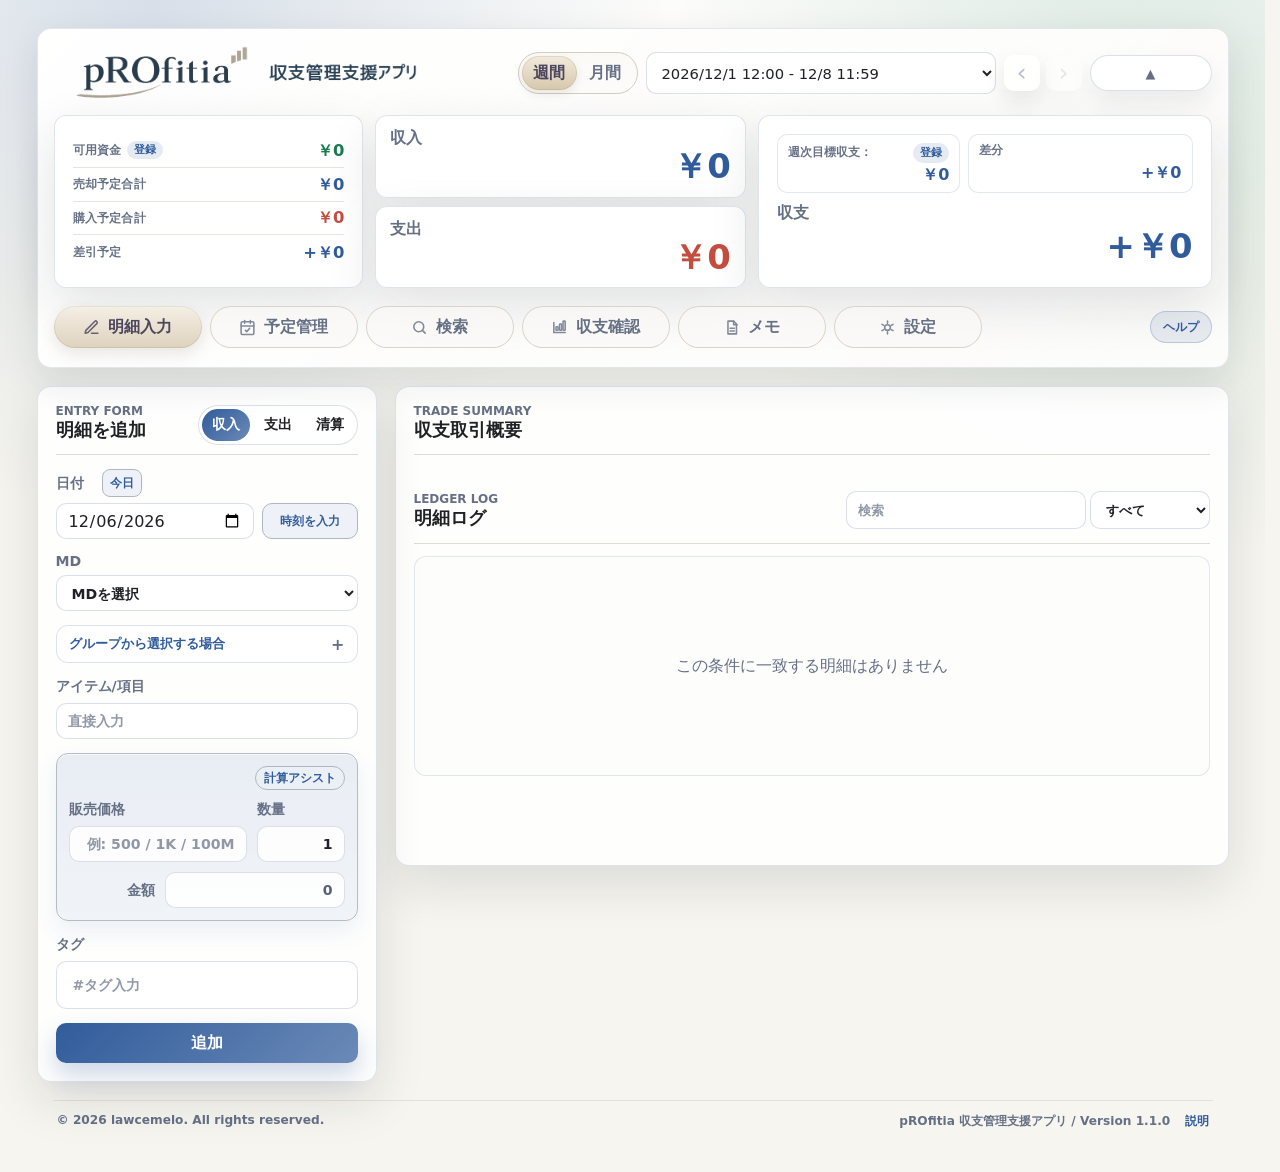
==== commit 793f1744: "Release version 1.1.0" ====
--- a/index.html
+++ b/index.html
@@ -17,7 +17,7 @@
     <meta name="twitter:description" content="RagnarokOnline向けの収支、予定、検索、清算、メモ管理を行うブラウザアプリです。" />
     <meta name="twitter:image" content="https://lawcemelo.github.io/pROfitia/assets/ogp.png" />
     <link rel="icon" href="favicon.svg" type="image/svg+xml" />
-    <link rel="stylesheet" href="styles.css?v=1.0.9" />
+    <link rel="stylesheet" href="styles.css?v=1.1.0" />
   </head>
   <body>
     <main class="app-shell">
@@ -413,7 +413,12 @@
           </section>
           <section class="year-chart-panel market-chart-panel" aria-label="収入、支出、収支グラフ">
             <div class="chart-heading">
-              <h3 id="trendChartTitle">過去12か月</h3>
+              <h3 id="trendChartTitle">月次12か月推移</h3>
+              <label class="trend-count-control">
+                <span>表示数</span>
+                <input id="trendPeriodCountInput" type="number" inputmode="numeric" min="1" max="60" step="1" value="12" />
+                <strong id="trendPeriodCountUnit">か月</strong>
+              </label>
               <div class="summary-view-toggle" role="group" aria-label="集計表示">
                 <button class="summary-view-button active" type="button" data-summary-view="overall">全体</button>
                 <button class="summary-view-button" type="button" data-summary-view="md">MD</button>
@@ -753,7 +758,7 @@
       <footer class="app-footer">
         <span>© 2026 lawcemelo. All rights reserved.</span>
         <span>
-          pROfitia 収支管理支援アプリ / Version 1.0.9
+          pROfitia 収支管理支援アプリ / Version 1.1.0
           <a href="guide.html" target="_blank" rel="noopener noreferrer">説明</a>
         </span>
       </footer>
@@ -1282,6 +1287,6 @@
     </div>
 
     <datalist id="itemHistoryOptions"></datalist>
-    <script src="app.js?v=1.0.9"></script>
+    <script src="app.js?v=1.1.0"></script>
   </body>
 </html>
--- a/styles.css
+++ b/styles.css
@@ -4023,6 +4023,36 @@
   gap: 12px;
 }
 
+.trend-count-control {
+  display: inline-flex;
+  align-items: center;
+  gap: 6px;
+  margin-left: auto;
+  color: var(--muted);
+  font-size: 0.78rem;
+  font-weight: 900;
+  white-space: nowrap;
+}
+
+.trend-count-control input {
+  width: 64px;
+  min-height: 30px;
+  border: 1px solid var(--line);
+  border-radius: 8px;
+  background: var(--panel-strong);
+  color: var(--ink);
+  font: inherit;
+  font-variant-numeric: tabular-nums;
+  padding: 4px 8px;
+  text-align: right;
+}
+
+.trend-count-control input:focus {
+  border-color: var(--blue);
+  outline: none;
+  box-shadow: 0 0 0 3px color-mix(in srgb, var(--blue) 13%, transparent);
+}
+
 .chart-axis-controls {
   display: flex;
   flex-wrap: wrap;
@@ -4555,6 +4585,7 @@
 }
 
 .breakdown-row > span:first-child,
+.breakdown-row-head > span:first-child,
 .breakdown-row-head .breakdown-sort-button:first-child {
   min-width: 0;
   overflow: hidden;
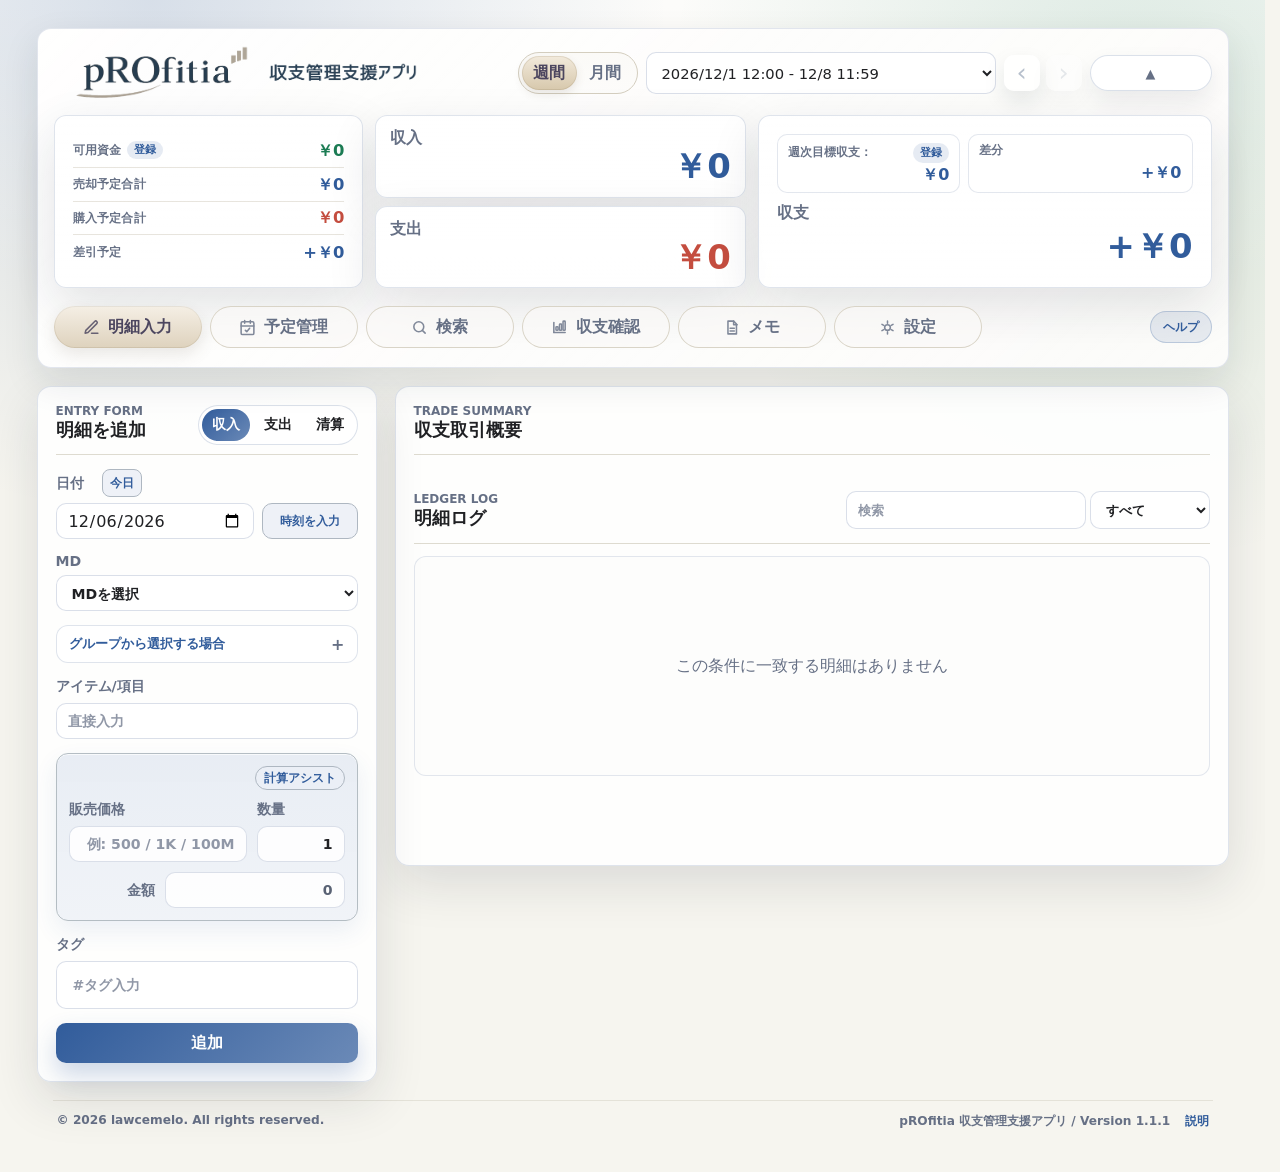
==== commit 9bba2f03: "Release version 1.1.1" ====
--- a/index.html
+++ b/index.html
@@ -17,7 +17,7 @@
     <meta name="twitter:description" content="RagnarokOnline向けの収支、予定、検索、清算、メモ管理を行うブラウザアプリです。" />
     <meta name="twitter:image" content="https://lawcemelo.github.io/pROfitia/assets/ogp.png" />
     <link rel="icon" href="favicon.svg" type="image/svg+xml" />
-    <link rel="stylesheet" href="styles.css?v=1.1.0" />
+    <link rel="stylesheet" href="styles.css?v=1.1.1" />
   </head>
   <body>
     <main class="app-shell">
@@ -758,7 +758,7 @@
       <footer class="app-footer">
         <span>© 2026 lawcemelo. All rights reserved.</span>
         <span>
-          pROfitia 収支管理支援アプリ / Version 1.1.0
+          pROfitia 収支管理支援アプリ / Version 1.1.1
           <a href="guide.html" target="_blank" rel="noopener noreferrer">説明</a>
         </span>
       </footer>
@@ -1287,6 +1287,6 @@
     </div>
 
     <datalist id="itemHistoryOptions"></datalist>
-    <script src="app.js?v=1.1.0"></script>
+    <script src="app.js?v=1.1.1"></script>
   </body>
 </html>
--- a/styles.css
+++ b/styles.css
@@ -4212,6 +4212,25 @@
   gap: 6px;
 }
 
+.md-summary-total {
+  display: flex;
+  align-items: center;
+  justify-content: space-between;
+  gap: 12px;
+  margin: -2px 0 8px;
+  border: 1px solid color-mix(in srgb, var(--blue) 18%, var(--line));
+  border-radius: 8px;
+  background: color-mix(in srgb, var(--blue) 7%, var(--panel-strong));
+  padding: 8px 10px;
+  font-size: 0.86rem;
+  font-weight: 900;
+}
+
+.md-summary-total strong {
+  font-variant-numeric: tabular-nums;
+  white-space: nowrap;
+}
+
 .md-summary-breakdown-toggle {
   width: 100%;
   background: transparent;
@@ -4278,15 +4297,46 @@
   animation: chartLineDraw 0.9s ease-out forwards;
 }
 
+.md-trend-line.muted,
+.md-trend-dot.muted,
+.md-trend-legend-item.muted {
+  opacity: 0.28;
+}
+
 .md-trend-legend-title {
   fill: rgba(54, 65, 82, 0.76);
   font-size: 12px;
   font-weight: 900;
 }
 
+.md-trend-legend-item {
+  cursor: pointer;
+  outline: none;
+}
+
 .md-trend-legend-item rect {
   fill: rgba(255, 255, 255, 0.78);
   stroke-width: 1.6;
+}
+
+.md-trend-legend-item:focus rect:first-child,
+.md-trend-legend-item:hover rect:first-child {
+  filter: drop-shadow(0 0 4px rgba(49, 92, 155, 0.22));
+}
+
+.md-trend-check-box {
+  fill: rgba(255, 255, 255, 0.92);
+}
+
+.md-trend-check-mark {
+  fill: none;
+  stroke-linecap: round;
+  stroke-linejoin: round;
+  stroke-width: 2;
+}
+
+.md-trend-legend-item.muted .md-trend-check-mark {
+  display: none;
 }
 
 .md-trend-legend-item text {
@@ -4616,6 +4666,10 @@
     linear-gradient(90deg, color-mix(in srgb, var(--red) 8%, #e8e5da) 0 50%, color-mix(in srgb, var(--blue) 8%, #e8e5da) 50% 100%);
 }
 
+.md-summary-breakdown-track {
+  background: color-mix(in srgb, var(--blue) 10%, #e8e5da);
+}
+
 .breakdown-zero-line {
   position: absolute;
   top: -2px;
@@ -4638,6 +4692,12 @@
 
 .breakdown-fill.negative {
   background: var(--red);
+}
+
+.md-summary-breakdown-fill {
+  left: 0;
+  background:
+    linear-gradient(90deg, color-mix(in srgb, var(--blue) 68%, white), var(--blue));
 }
 
 .compact-empty {
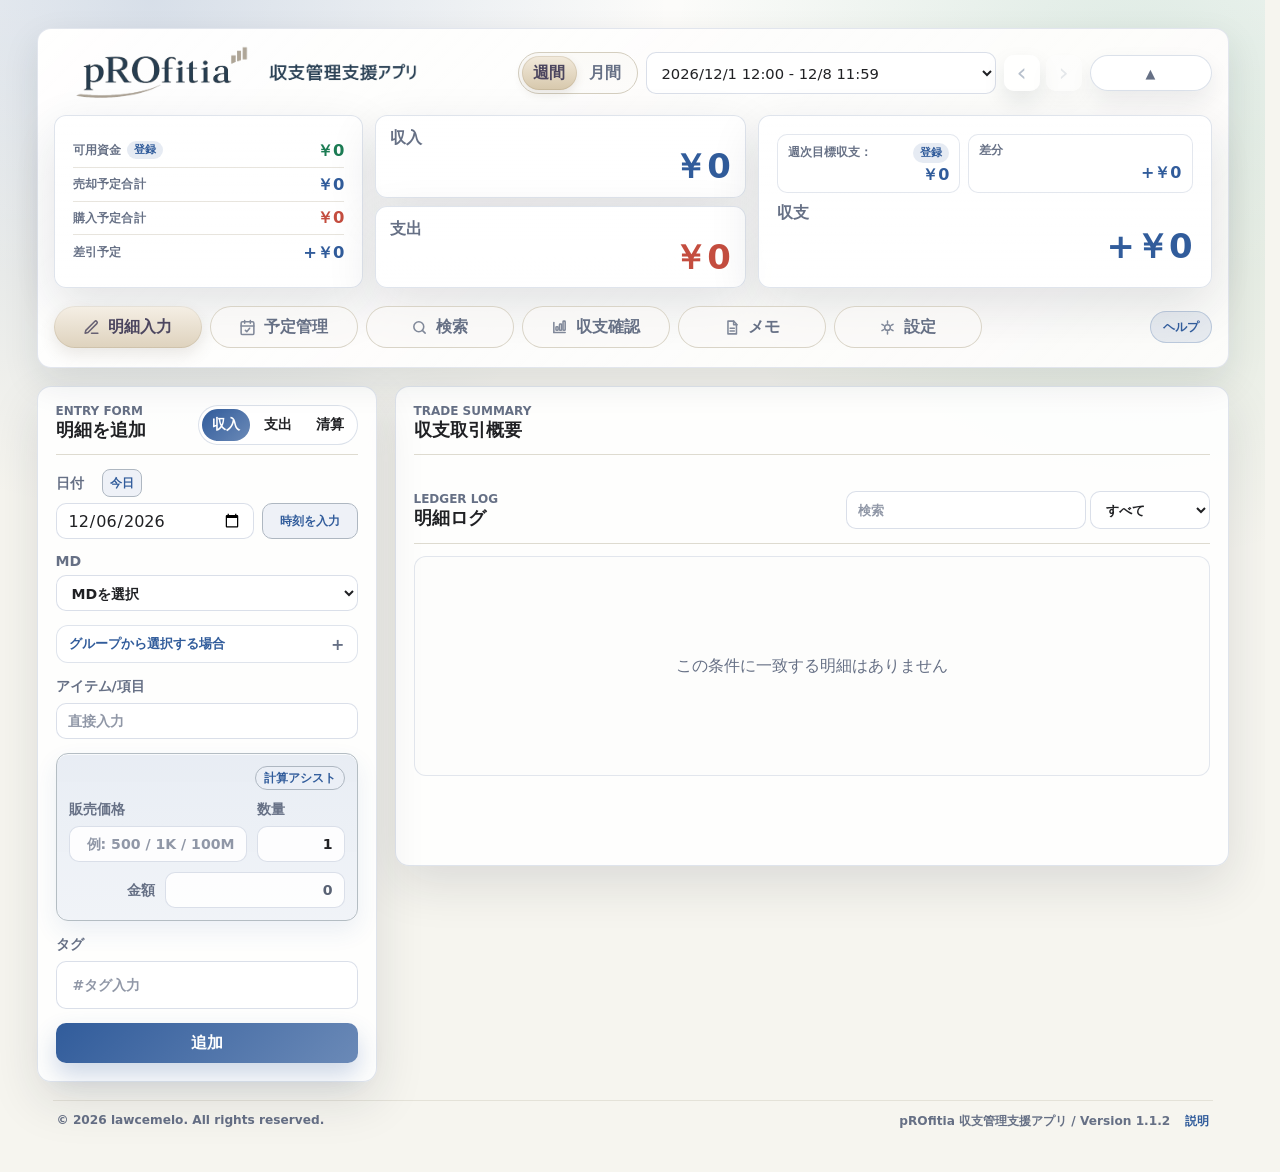
==== commit 84d2c500: "Release version 1.1.2" ====
--- a/index.html
+++ b/index.html
@@ -17,7 +17,7 @@
     <meta name="twitter:description" content="RagnarokOnline向けの収支、予定、検索、清算、メモ管理を行うブラウザアプリです。" />
     <meta name="twitter:image" content="https://lawcemelo.github.io/pROfitia/assets/ogp.png" />
     <link rel="icon" href="favicon.svg" type="image/svg+xml" />
-    <link rel="stylesheet" href="styles.css?v=1.1.1" />
+    <link rel="stylesheet" href="styles.css?v=1.1.2" />
   </head>
   <body>
     <main class="app-shell">
@@ -103,11 +103,11 @@
 
         <nav class="tabs" aria-label="画面切り替え">
           <button class="tab-button active" type="button" data-tab="entry">明細入力</button>
+          <button class="tab-button md-tab-button hidden" id="mdTabButton" type="button" data-tab="md">MD管理</button>
           <button class="tab-button" type="button" data-tab="planned">予定管理</button>
           <button class="tab-button" type="button" data-tab="search">検索</button>
           <button class="tab-button" type="button" data-tab="summary">収支確認</button>
           <button class="tab-button" type="button" data-tab="memo">メモ</button>
-          <button class="tab-button md-tab-button hidden" id="mdTabButton" type="button" data-tab="md">MD管理</button>
           <button class="tab-button" type="button" data-tab="settings">設定</button>
           <button class="help-page-button" id="openHelpButton" type="button">ヘルプ</button>
         </nav>
@@ -758,7 +758,7 @@
       <footer class="app-footer">
         <span>© 2026 lawcemelo. All rights reserved.</span>
         <span>
-          pROfitia 収支管理支援アプリ / Version 1.1.1
+          pROfitia 収支管理支援アプリ / Version 1.1.2
           <a href="guide.html" target="_blank" rel="noopener noreferrer">説明</a>
         </span>
       </footer>
@@ -1287,6 +1287,6 @@
     </div>
 
     <datalist id="itemHistoryOptions"></datalist>
-    <script src="app.js?v=1.1.1"></script>
+    <script src="app.js?v=1.1.2"></script>
   </body>
 </html>
--- a/styles.css
+++ b/styles.css
@@ -4213,15 +4213,15 @@
 }
 
 .md-summary-total {
-  display: flex;
-  align-items: center;
-  justify-content: space-between;
-  gap: 12px;
-  margin: -2px 0 8px;
-  border: 1px solid color-mix(in srgb, var(--blue) 18%, var(--line));
-  border-radius: 8px;
-  background: color-mix(in srgb, var(--blue) 7%, var(--panel-strong));
-  padding: 8px 10px;
+  display: grid;
+  grid-template-columns: auto max-content;
+  align-items: center;
+  justify-self: end;
+  gap: 18px;
+  min-width: 220px;
+  margin: 8px 0 0;
+  border-bottom: 2px solid color-mix(in srgb, var(--blue) 36%, var(--line));
+  padding: 7px 6px 8px 14px;
   font-size: 0.86rem;
   font-weight: 900;
 }
@@ -4573,6 +4573,14 @@
   font-size: 0.86rem;
   font-weight: 800;
   padding: 5px 6px;
+}
+
+.breakdown-row.md-net-summary-row {
+  grid-template-columns: minmax(190px, 1fr) 48px 58px 124px 42px;
+}
+
+.breakdown-row.md-hourly-summary-row {
+  grid-template-columns: minmax(170px, 1fr) 64px 64px 126px 42px;
 }
 
 .summary-breakdown-block {
@@ -6088,6 +6096,42 @@
     inset 0 1px 0 var(--panel-faint);
 }
 
+.md-week-cell.md-axis-selected {
+  border-color: color-mix(in srgb, var(--blue) 58%, var(--line));
+  box-shadow:
+    inset 0 0 0 2px color-mix(in srgb, var(--blue) 24%, transparent),
+    0 0 0 2px color-mix(in srgb, var(--blue) 10%, transparent);
+}
+
+.md-week-slot-cell.md-axis-selected {
+  background:
+    linear-gradient(180deg, color-mix(in srgb, var(--blue) 14%, transparent), color-mix(in srgb, var(--blue) 8%, transparent)),
+    var(--panel);
+}
+
+.md-week-cell.md-axis-origin {
+  z-index: 12;
+  background: color-mix(in srgb, var(--blue) 18%, var(--panel-strong));
+  color: var(--blue);
+  box-shadow:
+    0 0 0 3px color-mix(in srgb, var(--blue) 16%, transparent),
+    inset 0 0 0 2px color-mix(in srgb, var(--blue) 34%, transparent);
+}
+
+.md-week-cell.md-axis-origin.md-sticky-cell::after {
+  background: linear-gradient(90deg, color-mix(in srgb, var(--blue) 18%, var(--panel-strong)), transparent);
+}
+
+.md-week-slot-cell.md-axis-intersection {
+  border-color: color-mix(in srgb, var(--green) 62%, var(--blue));
+  background:
+    linear-gradient(180deg, color-mix(in srgb, var(--green) 20%, transparent), color-mix(in srgb, var(--blue) 12%, transparent)),
+    var(--panel);
+  box-shadow:
+    inset 0 0 0 2px color-mix(in srgb, var(--green) 28%, transparent),
+    0 0 0 3px color-mix(in srgb, var(--green) 12%, transparent);
+}
+
 .md-week-character {
   display: grid;
   grid-template-columns: 30px max-content;
@@ -6188,6 +6232,24 @@
       color-mix(in srgb, var(--muted) 11%, var(--panel)) 8px 16px
     );
   color: color-mix(in srgb, var(--muted) 82%, var(--line));
+}
+
+.md-week-slot-cell.md-axis-selected.incomplete,
+.md-week-slot-cell.md-axis-selected.completed,
+.md-week-slot-cell.md-axis-selected.level-locked {
+  border-color: color-mix(in srgb, var(--blue) 58%, var(--line));
+  background:
+    linear-gradient(180deg, color-mix(in srgb, var(--blue) 17%, transparent), color-mix(in srgb, var(--blue) 10%, transparent)),
+    var(--panel);
+}
+
+.md-week-slot-cell.md-axis-intersection.incomplete,
+.md-week-slot-cell.md-axis-intersection.completed,
+.md-week-slot-cell.md-axis-intersection.level-locked {
+  border-color: color-mix(in srgb, var(--green) 62%, var(--blue));
+  background:
+    linear-gradient(180deg, color-mix(in srgb, var(--green) 20%, transparent), color-mix(in srgb, var(--blue) 12%, transparent)),
+    var(--panel);
 }
 
 .md-week-slot-cell.level-locked .md-run-slot {
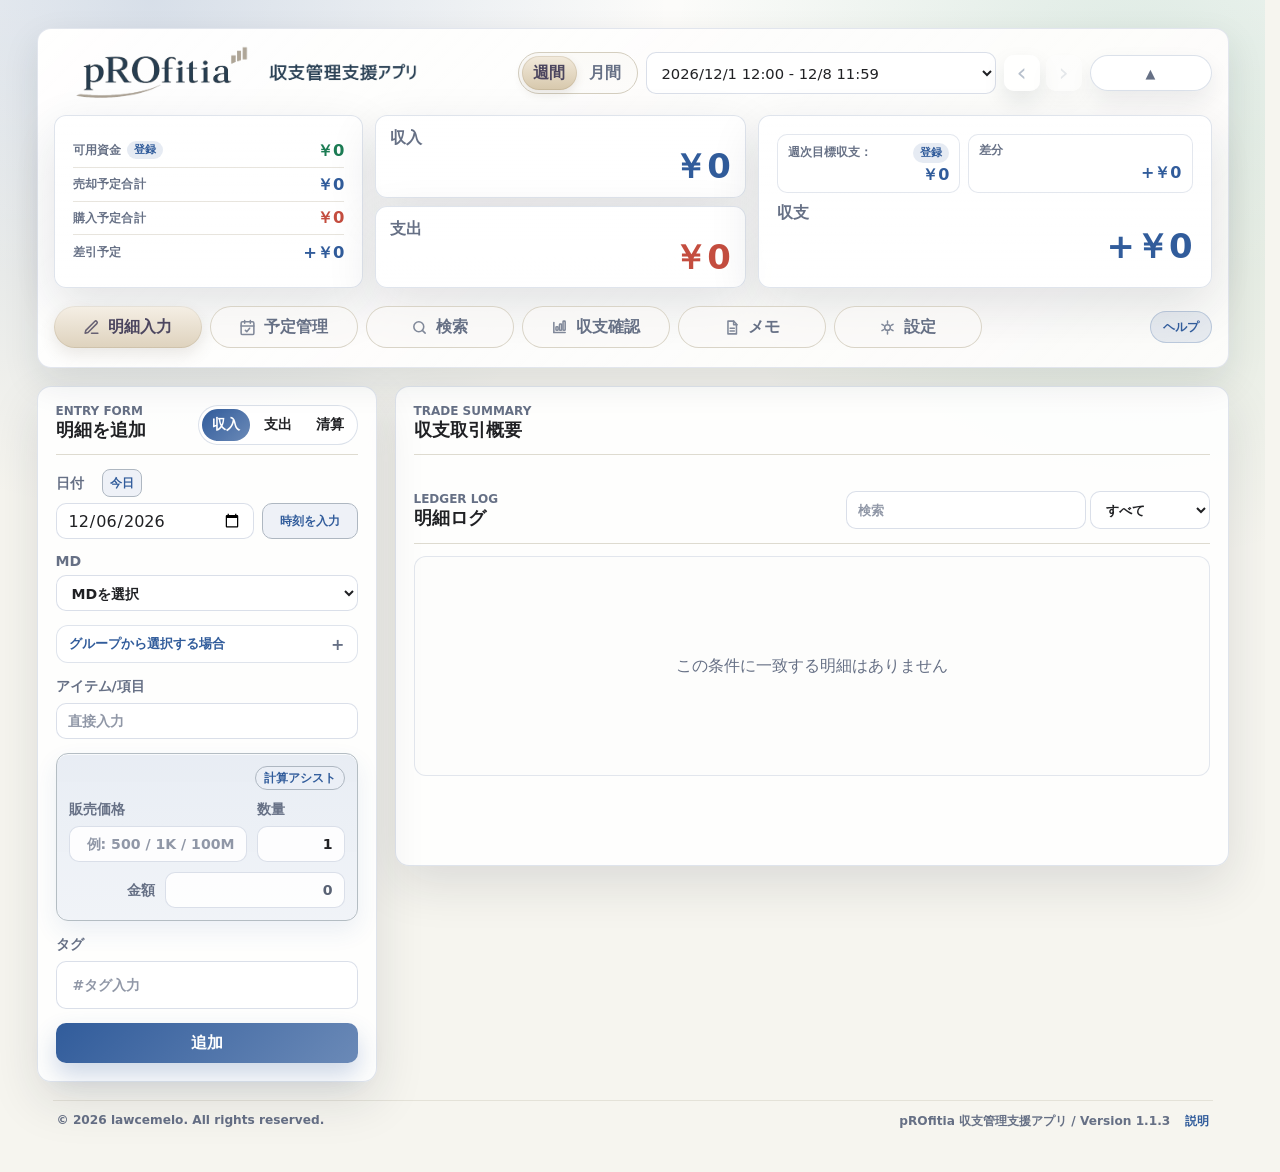
==== commit 4ebb50f4: "Release version 1.1.3" ====
--- a/index.html
+++ b/index.html
@@ -17,7 +17,7 @@
     <meta name="twitter:description" content="RagnarokOnline向けの収支、予定、検索、清算、メモ管理を行うブラウザアプリです。" />
     <meta name="twitter:image" content="https://lawcemelo.github.io/pROfitia/assets/ogp.png" />
     <link rel="icon" href="favicon.svg" type="image/svg+xml" />
-    <link rel="stylesheet" href="styles.css?v=1.1.2" />
+    <link rel="stylesheet" href="styles.css?v=1.1.3" />
   </head>
   <body>
     <main class="app-shell">
@@ -545,10 +545,10 @@
       <section class="tab-panel" id="mapsPanel">
         <div class="settings-layout">
           <nav class="settings-anchor-nav" aria-label="設定内メニュー">
+            <button type="button" data-settings-target="itemsPanel">アイテム</button>
             <details class="settings-anchor-group">
               <summary>グループ管理</summary>
               <button type="button" data-settings-target="mapsPanel">グループ</button>
-              <button type="button" data-settings-target="itemsPanel">アイテム</button>
               <button type="button" data-settings-target="linksPanel">グループ構成</button>
             </details>
             <details class="settings-anchor-group">
@@ -587,6 +587,7 @@
           <div class="settings-grid item-entry-grid">
           <input id="itemNameInput" type="text" inputmode="text" maxlength="32" placeholder="新しいアイテム名" list="itemHistoryOptions" />
           <input id="itemAmountInput" type="text" inputmode="text" placeholder="販売価格 例: 1K / 100M" />
+          <input id="itemOfficialIdInput" type="text" inputmode="numeric" maxlength="12" placeholder="公式ID" />
           <button class="secondary-button wide-add" id="addItemButton" type="button">アイテム追加</button>
           </div>
           <div class="management-list" id="itemList"></div>
@@ -758,7 +759,7 @@
       <footer class="app-footer">
         <span>© 2026 lawcemelo. All rights reserved.</span>
         <span>
-          pROfitia 収支管理支援アプリ / Version 1.1.2
+          pROfitia 収支管理支援アプリ / Version 1.1.3
           <a href="guide.html" target="_blank" rel="noopener noreferrer">説明</a>
         </span>
       </footer>
@@ -805,6 +806,13 @@
             <span class="md-duration-input-wrap">
               <input id="mdEntryDurationInput" type="text" inputmode="decimal" placeholder="30" />
               <span>分</span>
+            </span>
+          </label>
+          <label class="md-entry-party-field">
+            攻略人数
+            <span class="md-duration-input-wrap">
+              <input id="mdEntryPartySizeInput" type="text" inputmode="numeric" value="1" />
+              <span>人</span>
             </span>
           </label>
         </div>
@@ -815,7 +823,7 @@
           <span>計算</span>
           <span>単価</span>
           <span>数量</span>
-          <span>金額</span>
+          <span>金額/人</span>
           <span></span>
         </div>
         <div class="md-entry-lines" id="mdEntryLines"></div>
@@ -1044,11 +1052,11 @@
           <input id="settlementUnitPriceInput" type="text" inputmode="text" placeholder="例: 500 / 1K / 100M" required />
         </label>
         <label>
-          <span>清算後の数量</span>
+          <span>数量</span>
           <input id="settlementQuantityInput" type="text" inputmode="text" readonly />
         </label>
         <label>
-          <span>清算後の金額</span>
+          <span>1人当たり金額</span>
           <input id="settlementAmountInput" type="text" inputmode="text" tabindex="-1" readonly />
         </label>
         <button class="primary-button" type="submit">反映</button>
@@ -1068,6 +1076,13 @@
         <label id="masterAmountLabel">
           販売価格
           <input id="masterAmountInput" type="text" inputmode="text" placeholder="例: 1K / 100M" />
+        </label>
+        <label id="masterOfficialIdLabel" class="hidden">
+          公式ID
+          <span class="official-price-field">
+            <input id="masterOfficialIdInput" type="text" inputmode="numeric" maxlength="12" placeholder="例: 1000325" />
+            <button class="secondary-button" id="openMasterOfficialPageButton" type="button">公式を開く</button>
+          </span>
         </label>
         <label id="masterJobLabel" class="hidden">
           job
@@ -1287,6 +1302,6 @@
     </div>
 
     <datalist id="itemHistoryOptions"></datalist>
-    <script src="app.js?v=1.1.2"></script>
+    <script src="app.js?v=1.1.3"></script>
   </body>
 </html>
--- a/styles.css
+++ b/styles.css
@@ -1506,6 +1506,38 @@
   align-content: start;
 }
 
+.settings-panel-toggle {
+  width: 32px;
+  min-width: 32px;
+  min-height: 32px;
+  padding: 0;
+  border-radius: 50%;
+  font-size: 1.08rem;
+  line-height: 1;
+}
+
+.settings-panel.is-collapsed {
+  height: auto !important;
+  min-height: 0 !important;
+}
+
+.settings-panel.is-collapsed > :not(.settings-header) {
+  display: none !important;
+}
+
+#mapsPanel.active > .settings-layout > .settings-content > .settings-panel.is-collapsed,
+#mapsPanel.active #itemsPanel.active .settings-panel.is-collapsed,
+.settings-interface-group-body > .settings-panel.is-collapsed,
+.settings-interface-group-body > .tab-panel > .settings-panel.is-collapsed,
+#settingsGroupManagement .settings-interface-group-body > .settings-panel.is-collapsed,
+#charactersPanel.active .settings-panel.is-collapsed,
+#mdItemLinkPanel.active .settings-panel.is-collapsed,
+#mdTagLinkPanel.active .settings-panel.is-collapsed,
+#mdMasterPanel.active .settings-panel.is-collapsed {
+  height: auto !important;
+  min-height: 0 !important;
+}
+
 .settings-description {
   margin: 2px 0 0;
   color: var(--muted);
@@ -2409,10 +2441,6 @@
   grid-template-columns: minmax(0, 0.95fr) minmax(0, 1.05fr);
 }
 
-#settingsGroupManagement .settings-interface-group-body > #itemsPanel {
-  grid-column: 2 !important;
-}
-
 #settingsGroupManagement .settings-interface-group-body > #linksPanel {
   grid-column: 1 / -1 !important;
 }
@@ -2421,8 +2449,7 @@
   grid-column: 1 !important;
 }
 
-#settingsGroupManagement .settings-interface-group-body > .settings-panel,
-#settingsGroupManagement .settings-interface-group-body > #itemsPanel > .settings-panel {
+#settingsGroupManagement .settings-interface-group-body > .settings-panel {
   height: 560px !important;
   min-height: 560px !important;
   grid-template-rows: auto auto minmax(0, 1fr);
@@ -2444,7 +2471,7 @@
 }
 
 #mapsPanel.active #itemsPanel.active {
-  grid-column: 3;
+  grid-column: 2 / 4;
   margin: 0;
 }
 
@@ -2552,7 +2579,14 @@
 }
 
 .item-entry-grid {
-  grid-template-columns: minmax(260px, 1fr) minmax(110px, 160px);
+  grid-template-columns: minmax(220px, 1fr) minmax(110px, 150px) minmax(86px, 110px) minmax(104px, auto);
+}
+
+.official-price-field {
+  display: grid;
+  grid-template-columns: minmax(0, 1fr) auto;
+  gap: 8px;
+  align-items: center;
 }
 
 .planned-entry-grid {
@@ -3328,6 +3362,7 @@
   grid-column: 1 / -1;
 }
 
+.item-entry-grid .wide-add,
 .planned-entry-grid .wide-add {
   grid-column: auto;
   width: 100%;
@@ -4891,14 +4926,15 @@
   grid-column: 1 / -1;
 }
 
-.md-entry-duration-field {
+.md-entry-duration-field,
+.md-entry-party-field {
   display: grid;
   gap: 6px;
 }
 
 .md-entry-meta-row {
   display: grid;
-  grid-template-columns: minmax(360px, 1fr) minmax(112px, 128px);
+  grid-template-columns: minmax(320px, 1fr) minmax(112px, 128px) minmax(96px, 112px);
   gap: 12px;
   align-items: end;
 }
@@ -5508,7 +5544,7 @@
 .item-master-head,
 .item-master-row {
   display: grid;
-  grid-template-columns: minmax(180px, 1fr) minmax(130px, 180px) 56px;
+  grid-template-columns: minmax(150px, 1fr) minmax(110px, 150px) minmax(76px, 96px) 64px 56px;
   gap: 10px;
   align-items: center;
 }
@@ -5529,6 +5565,33 @@
 .item-master-head span:nth-child(3),
 .item-master-row span:nth-child(3) {
   text-align: center;
+}
+
+.item-master-head span:nth-child(4),
+.item-master-row span:nth-child(4) {
+  text-align: center;
+}
+
+.item-master-head span:nth-child(5),
+.item-master-row span:nth-child(5) {
+  text-align: center;
+}
+
+.item-master-action {
+  min-height: 30px;
+  padding: 5px 9px;
+  font-size: 0.78rem;
+}
+
+.item-master-official-ready {
+  border-color: color-mix(in srgb, var(--blue) 58%, white);
+  background: color-mix(in srgb, var(--blue) 16%, var(--panel-strong));
+  color: var(--blue);
+}
+
+.item-master-official-ready:hover {
+  border-color: var(--blue);
+  background: color-mix(in srgb, var(--blue) 26%, var(--panel-strong));
 }
 
 .item-master-row {
@@ -6208,9 +6271,16 @@
 .md-week-slot-cell {
   display: grid;
   gap: 7px;
-  align-items: start;
+  align-items: center;
+  align-content: center;
   min-width: 120px;
   white-space: normal;
+}
+
+.md-week-slot-cell.level-locked {
+  align-items: center;
+  align-content: center;
+  justify-items: center;
 }
 
 .md-week-slot-cell.incomplete {
@@ -6273,24 +6343,30 @@
   color: var(--muted);
   font-size: 0.72rem;
   font-weight: 900;
-  text-align: right;
+  text-align: center;
+  white-space: nowrap;
 }
 
 .md-run-slots {
   display: flex;
   flex-wrap: wrap;
   gap: 6px;
+  align-items: center;
+  align-self: center;
   justify-content: center;
+  justify-self: center;
 }
 
 .md-run-slot {
   --slot-accent: var(--blue);
   display: grid;
   place-items: center;
+  align-content: center;
   grid-template-rows: 24px 10px;
   gap: 1px;
   width: 32px;
-  min-height: 36px;
+  height: 43px;
+  min-height: 43px;
   border: 0;
   border-radius: 8px;
   background: transparent;
@@ -6350,6 +6426,14 @@
   font-size: 0.56rem;
   font-weight: 900;
   line-height: 1;
+}
+
+.md-run-slot:not(.checked) {
+  grid-template-rows: 24px;
+}
+
+.md-run-slot:not(.checked) small {
+  display: none;
 }
 
 .md-run-slot.checked {
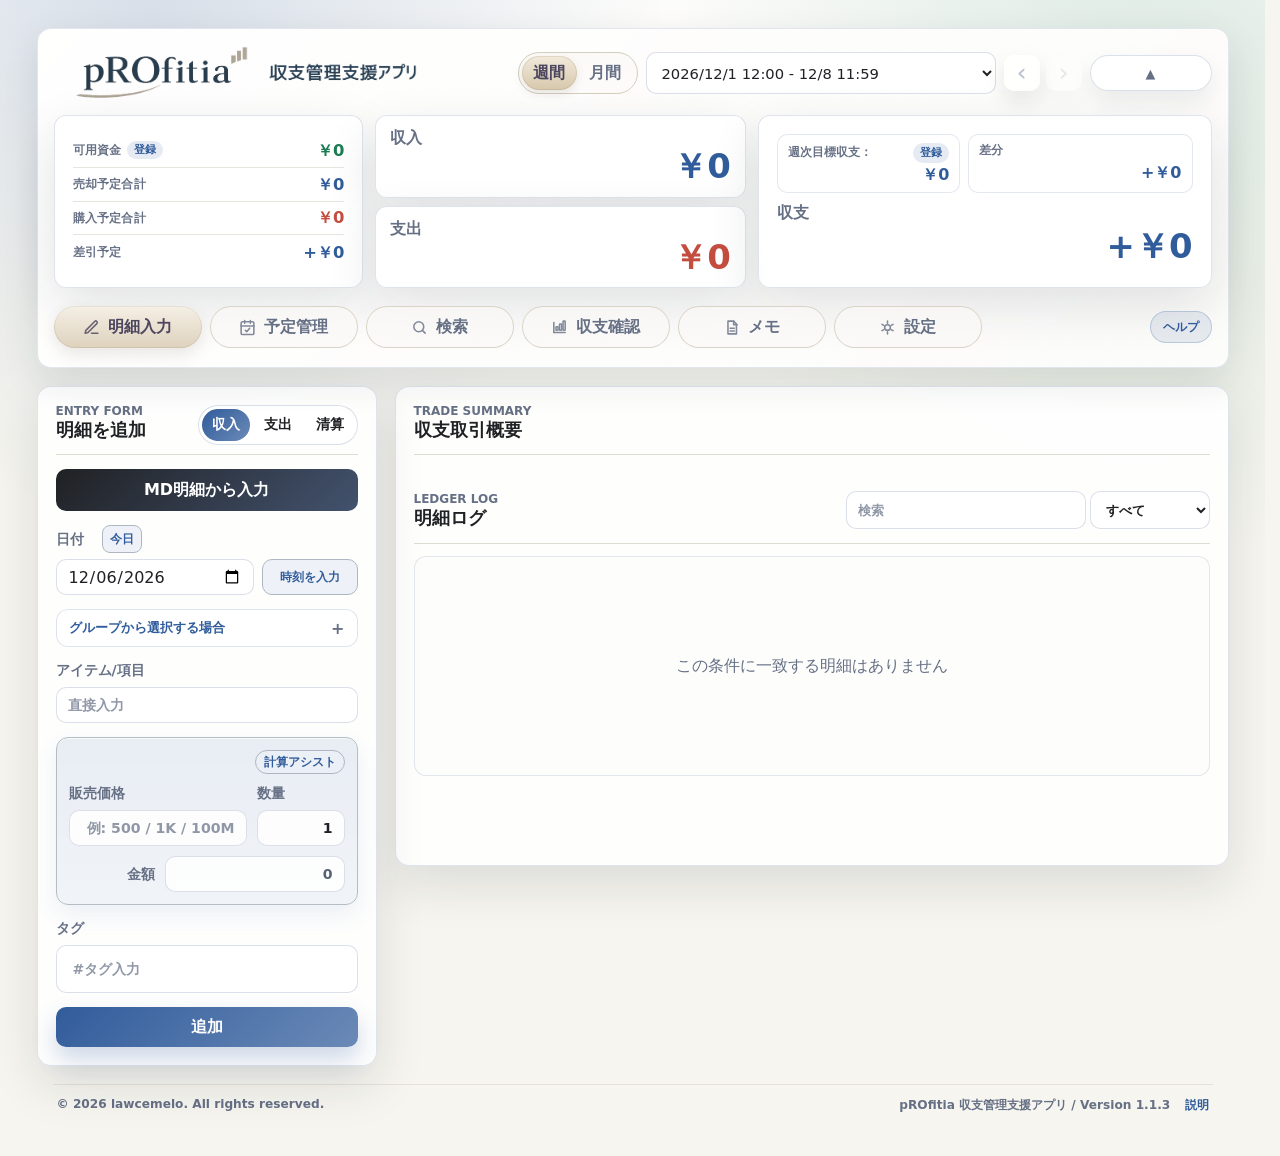
==== commit 62a755f1: "Release version 1.1.3" ====
--- a/index.html
+++ b/index.html
@@ -137,6 +137,7 @@
               </div>
             </div>
 
+            <button class="secondary-button entry-md-detail-button" id="openMdEntryFromEntryButton" type="button">MD明細から入力</button>
             <div class="entry-date-row">
               <div class="entry-date-field">
                 <div class="entry-date-label-row">
@@ -148,10 +149,7 @@
               <button class="date-time-toggle-button" id="timeToggleButton" type="button" aria-expanded="false">&#26178;&#21051;&#12434;&#20837;&#21147;</button>
               <input class="entry-time-input hidden" id="timeInput" type="time" />
             </div>
-            <label class="entry-md-field">
-              MD
-              <select id="entryMdInput"></select>
-            </label>
+            <select class="hidden" id="entryMdInput" aria-hidden="true" tabindex="-1"></select>
             <details class="entry-group-details" id="entryGroupDetails">
               <summary>グループから選択する場合</summary>
               <label>
@@ -841,6 +839,16 @@
             <button class="delete-button md-entry-line-delete" type="button" aria-label="明細行を削除">×</button>
           </div>
         </template>
+        <div class="md-entry-total-panel" aria-label="MD明細合計">
+          <div>
+            <span>合計</span>
+            <strong id="mdEntryTotalAmount">¥0</strong>
+          </div>
+          <div>
+            <span>時給</span>
+            <strong id="mdEntryHourlyAmount">--</strong>
+          </div>
+        </div>
         <div class="entry-fields hidden">
           <label>
             アイテム/項目
--- a/styles.css
+++ b/styles.css
@@ -1093,6 +1093,12 @@
   align-items: end;
 }
 
+.entry-md-detail-button {
+  width: 100%;
+  min-height: 40px;
+  justify-content: center;
+}
+
 .entry-md-field {
   display: grid;
   gap: 6px;
@@ -4919,6 +4925,7 @@
 #mdEntryForm .settings-header,
 #mdEntryForm .md-entry-meta-row,
 #mdEntryForm .md-entry-lines,
+#mdEntryForm .md-entry-total-panel,
 #mdEntryForm .md-entry-add-line,
 #mdEntryForm .entry-fields,
 #mdEntryForm .edit-price-block,
@@ -4959,6 +4966,37 @@
 .md-entry-lines {
   display: grid;
   gap: 8px;
+}
+
+.md-entry-total-panel {
+  display: flex;
+  justify-content: flex-end;
+  gap: 12px;
+  margin-top: -2px;
+}
+
+.md-entry-total-panel > div {
+  display: grid;
+  grid-template-columns: auto minmax(128px, auto);
+  align-items: center;
+  gap: 10px;
+  min-height: 38px;
+  border: 1px solid color-mix(in srgb, var(--blue) 18%, var(--line));
+  border-radius: 10px;
+  background: color-mix(in srgb, var(--blue) 5%, var(--panel-soft));
+  padding: 7px 12px;
+}
+
+.md-entry-total-panel span {
+  color: var(--muted);
+  font-size: 0.78rem;
+  font-weight: 900;
+}
+
+.md-entry-total-panel strong {
+  text-align: right;
+  font-size: 0.94rem;
+  font-variant-numeric: tabular-nums;
 }
 
 .md-entry-line {
@@ -6515,6 +6553,15 @@
 }
 
 @media (max-width: 760px) {
+  .md-entry-total-panel {
+    justify-content: stretch;
+    flex-direction: column;
+  }
+
+  .md-entry-total-panel > div {
+    grid-template-columns: auto minmax(0, 1fr);
+  }
+
   .md-comparison-chart {
     grid-template-columns: 1fr;
   }
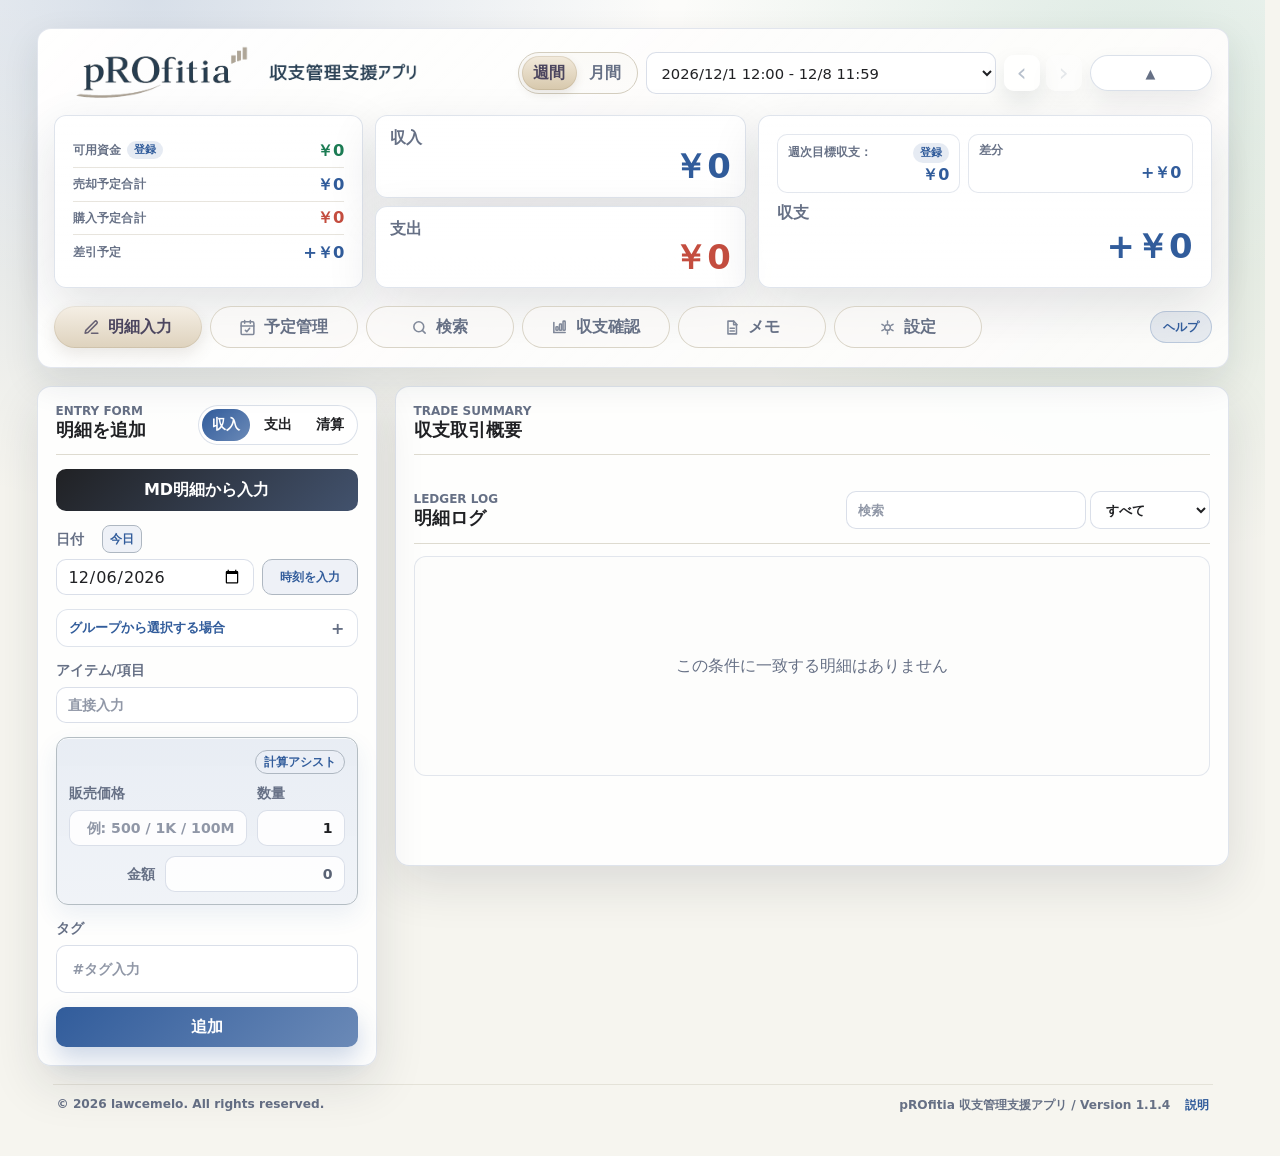
==== commit aef20a5f: "Release version 1.1.4" ====
--- a/index.html
+++ b/index.html
@@ -17,7 +17,7 @@
     <meta name="twitter:description" content="RagnarokOnline向けの収支、予定、検索、清算、メモ管理を行うブラウザアプリです。" />
     <meta name="twitter:image" content="https://lawcemelo.github.io/pROfitia/assets/ogp.png" />
     <link rel="icon" href="favicon.svg" type="image/svg+xml" />
-    <link rel="stylesheet" href="styles.css?v=1.1.3" />
+    <link rel="stylesheet" href="styles.css?v=1.1.4" />
   </head>
   <body>
     <main class="app-shell">
@@ -674,6 +674,9 @@
           </div>
           <div class="settings-grid md-item-link-entry-grid">
             <select id="mdItemLinkMdInput" aria-label="MD"></select>
+            <select id="mdItemLinkGroupInput" aria-label="区分"></select>
+            <input id="mdItemLinkGroupNameInput" type="text" inputmode="text" maxlength="24" placeholder="新しい区分名" />
+            <button class="secondary-button" id="addMdItemGroupButton" type="button" disabled>区分追加</button>
             <label class="md-item-link-item-field">
               <span class="visually-hidden">アイテム</span>
               <input id="mdItemLinkItemInput" type="text" inputmode="text" maxlength="32" placeholder="アイテムマスタから選択" autocomplete="off" />
@@ -757,7 +760,7 @@
       <footer class="app-footer">
         <span>© 2026 lawcemelo. All rights reserved.</span>
         <span>
-          pROfitia 収支管理支援アプリ / Version 1.1.3
+          pROfitia 収支管理支援アプリ / Version 1.1.4
           <a href="guide.html" target="_blank" rel="noopener noreferrer">説明</a>
         </span>
       </footer>
@@ -798,6 +801,10 @@
           <label class="entry-md-field">
             MD
             <select id="mdEntryMdInput" required></select>
+          </label>
+          <label class="entry-md-field">
+            区分
+            <select id="mdEntryGroupInput"></select>
           </label>
           <label class="md-entry-duration-field">
             攻略時間
@@ -1310,6 +1317,6 @@
     </div>
 
     <datalist id="itemHistoryOptions"></datalist>
-    <script src="app.js?v=1.1.3"></script>
+    <script src="app.js?v=1.1.4"></script>
   </body>
 </html>
--- a/styles.css
+++ b/styles.css
@@ -1099,6 +1099,10 @@
   justify-content: center;
 }
 
+.entry-form.entry-type-settlement .entry-md-detail-button {
+  display: none;
+}
+
 .entry-md-field {
   display: grid;
   gap: 6px;
@@ -2648,7 +2652,11 @@
 }
 
 .md-item-link-entry-grid {
-  grid-template-columns: minmax(170px, 1fr) minmax(180px, 1fr) minmax(140px, auto);
+  grid-template-columns: minmax(150px, 0.95fr) minmax(120px, 0.75fr) minmax(130px, 0.8fr) minmax(92px, auto) minmax(180px, 1fr) minmax(112px, auto);
+}
+
+.settings-interface-group-body .md-item-link-entry-grid {
+  grid-template-columns: minmax(150px, 0.95fr) minmax(120px, 0.75fr) minmax(130px, 0.8fr) minmax(92px, auto) minmax(180px, 1fr) minmax(112px, auto);
 }
 
 .md-item-link-item-field {
@@ -4130,11 +4138,6 @@
   white-space: nowrap;
 }
 
-.chart-axis-controls.md-axis-mode #barAxisMaxButton,
-.chart-axis-controls.md-axis-mode #barAxisMaxButton + span {
-  display: none;
-}
-
 .chart-axis-controls.md-axis-mode {
   width: 100%;
   justify-content: flex-end;
@@ -4344,6 +4347,19 @@
   opacity: 0.28;
 }
 
+.md-total-net-bar {
+  fill: color-mix(in srgb, var(--blue) 52%, rgba(255, 255, 255, 0.56));
+  stroke: none;
+  rx: 2;
+  opacity: 0.74;
+}
+
+.md-total-zero-line {
+  stroke: rgba(61, 74, 92, 0.28);
+  stroke-width: 1;
+  stroke-dasharray: 4 4;
+}
+
 .md-trend-legend-title {
   fill: rgba(54, 65, 82, 0.76);
   font-size: 12px;
@@ -4476,6 +4492,10 @@
   animation: chartDotFade 0.35s ease-out 0.72s both;
 }
 
+.md-trend-dot.muted {
+  opacity: 0.28 !important;
+}
+
 @keyframes chartLineDraw {
   from {
     stroke-dashoffset: 1;
@@ -4941,9 +4961,13 @@
 
 .md-entry-meta-row {
   display: grid;
-  grid-template-columns: minmax(320px, 1fr) minmax(112px, 128px) minmax(96px, 112px);
+  grid-template-columns: minmax(240px, 1fr) minmax(120px, 0.65fr) minmax(112px, 128px) minmax(96px, 112px);
   gap: 12px;
   align-items: end;
+}
+
+.md-entry-meta-row.without-md-group {
+  grid-template-columns: minmax(320px, 1fr) minmax(112px, 128px) minmax(96px, 112px);
 }
 
 .md-duration-input-wrap {
@@ -5592,6 +5616,57 @@
   font-size: 0.78rem;
   font-weight: 900;
   padding: 0 10px;
+}
+
+.item-master-kana-tabs {
+  display: flex;
+  flex-wrap: wrap;
+  gap: 6px;
+  margin-bottom: 6px;
+}
+
+.item-master-kana-tab {
+  min-height: 32px;
+  border: 1px solid color-mix(in srgb, var(--blue) 20%, var(--line));
+  border-radius: 999px;
+  background: var(--panel-strong);
+  color: var(--muted);
+  cursor: pointer;
+  font-size: 0.78rem;
+  font-weight: 900;
+  padding: 5px 10px;
+}
+
+.item-master-kana-tab.active {
+  border-color: color-mix(in srgb, var(--gold) 72%, var(--line));
+  background: color-mix(in srgb, var(--gold) 22%, var(--panel-strong));
+  color: var(--ink);
+  box-shadow: inset 0 0 0 1px color-mix(in srgb, var(--gold) 32%, transparent);
+}
+
+.item-master-search {
+  display: grid;
+  grid-template-columns: minmax(0, 1fr) auto;
+  gap: 8px;
+  margin-bottom: 8px;
+}
+
+.item-master-search-input {
+  min-height: 36px;
+}
+
+.item-master-search-clear {
+  min-height: 36px;
+  padding: 6px 12px;
+}
+
+.item-master-empty {
+  border: 1px dashed rgba(151, 164, 184, 0.72);
+  border-radius: 10px;
+  color: var(--muted);
+  font-weight: 800;
+  padding: 14px;
+  text-align: center;
 }
 
 .item-master-head span:nth-child(2),
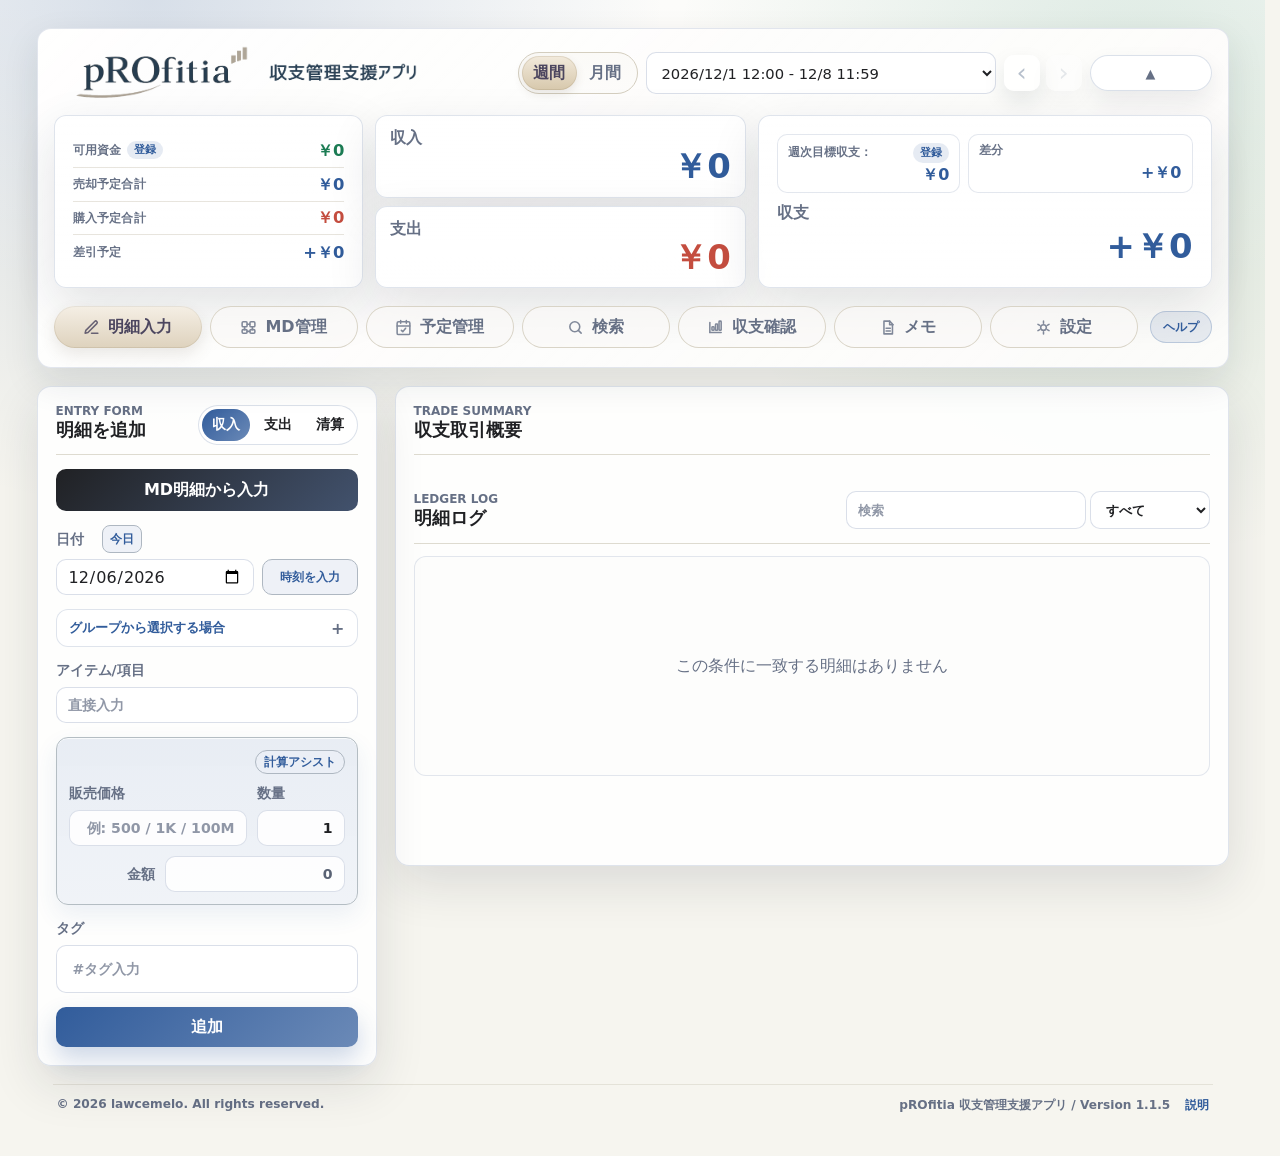
==== commit 3d5bb7a7: "Release version 1.1.5" ====
--- a/index.html
+++ b/index.html
@@ -17,7 +17,7 @@
     <meta name="twitter:description" content="RagnarokOnline向けの収支、予定、検索、清算、メモ管理を行うブラウザアプリです。" />
     <meta name="twitter:image" content="https://lawcemelo.github.io/pROfitia/assets/ogp.png" />
     <link rel="icon" href="favicon.svg" type="image/svg+xml" />
-    <link rel="stylesheet" href="styles.css?v=1.1.4" />
+    <link rel="stylesheet" href="styles.css?v=1.1.5" />
   </head>
   <body>
     <main class="app-shell">
@@ -103,7 +103,7 @@
 
         <nav class="tabs" aria-label="画面切り替え">
           <button class="tab-button active" type="button" data-tab="entry">明細入力</button>
-          <button class="tab-button md-tab-button hidden" id="mdTabButton" type="button" data-tab="md">MD管理</button>
+          <button class="tab-button md-tab-button" id="mdTabButton" type="button" data-tab="md">MD管理</button>
           <button class="tab-button" type="button" data-tab="planned">予定管理</button>
           <button class="tab-button" type="button" data-tab="search">検索</button>
           <button class="tab-button" type="button" data-tab="summary">収支確認</button>
@@ -412,6 +412,10 @@
           <section class="year-chart-panel market-chart-panel" aria-label="収入、支出、収支グラフ">
             <div class="chart-heading">
               <h3 id="trendChartTitle">月次12か月推移</h3>
+              <div class="md-trend-metric-toggle hidden" id="mdTrendMetricToggle" role="group" aria-label="MD比較軸">
+                <button class="md-trend-metric-button active" type="button" data-md-trend-metric="amount">総額</button>
+                <button class="md-trend-metric-button" type="button" data-md-trend-metric="hourly">時給</button>
+              </div>
               <label class="trend-count-control">
                 <span>表示数</span>
                 <input id="trendPeriodCountInput" type="number" inputmode="numeric" min="1" max="60" step="1" value="12" />
@@ -515,7 +519,7 @@
             </div>
           </div>
           <div class="md-control-row">
-            <p class="md-action-guide">MD完了時は左クリックでチェック、右クリックで明細付きチェック。</p>
+            <p class="md-action-guide">MD完了時は左クリックでチェック、Shiftを押しながら左クリックで明細付きチェック。</p>
             <section class="md-monitor-panel" aria-label="監視アプリ接続">
               <label class="md-monitor-hidden-control">
                 現在キャラ
@@ -760,7 +764,7 @@
       <footer class="app-footer">
         <span>© 2026 lawcemelo. All rights reserved.</span>
         <span>
-          pROfitia 収支管理支援アプリ / Version 1.1.4
+          pROfitia 収支管理支援アプリ / Version 1.1.5
           <a href="guide.html" target="_blank" rel="noopener noreferrer">説明</a>
         </span>
       </footer>
@@ -1317,6 +1321,6 @@
     </div>
 
     <datalist id="itemHistoryOptions"></datalist>
-    <script src="app.js?v=1.1.4"></script>
+    <script src="app.js?v=1.1.5"></script>
   </body>
 </html>
--- a/styles.css
+++ b/styles.css
@@ -4102,6 +4102,35 @@
   box-shadow: 0 0 0 3px color-mix(in srgb, var(--blue) 13%, transparent);
 }
 
+.md-trend-metric-toggle {
+  display: inline-flex;
+  align-items: center;
+  gap: 4px;
+  border: 1px solid color-mix(in srgb, var(--line) 90%, transparent);
+  border-radius: 999px;
+  background: color-mix(in srgb, var(--panel) 86%, transparent);
+  padding: 3px;
+}
+
+.md-trend-metric-button {
+  min-height: 28px;
+  border: 0;
+  border-radius: 999px;
+  background: transparent;
+  color: var(--muted);
+  cursor: pointer;
+  font-size: 0.78rem;
+  font-weight: 900;
+  padding: 4px 12px;
+}
+
+.md-trend-metric-button:hover,
+.md-trend-metric-button.active {
+  background: color-mix(in srgb, var(--blue) 13%, var(--panel));
+  color: var(--blue);
+  box-shadow: inset 0 0 0 1px color-mix(in srgb, var(--blue) 24%, transparent);
+}
+
 .chart-axis-controls {
   display: flex;
   flex-wrap: wrap;
@@ -4136,6 +4165,11 @@
   min-height: 28px;
   padding: 4px 9px;
   white-space: nowrap;
+}
+
+.chart-axis-controls .mini-register-button:disabled {
+  cursor: default;
+  opacity: 0.62;
 }
 
 .chart-axis-controls.md-axis-mode {
